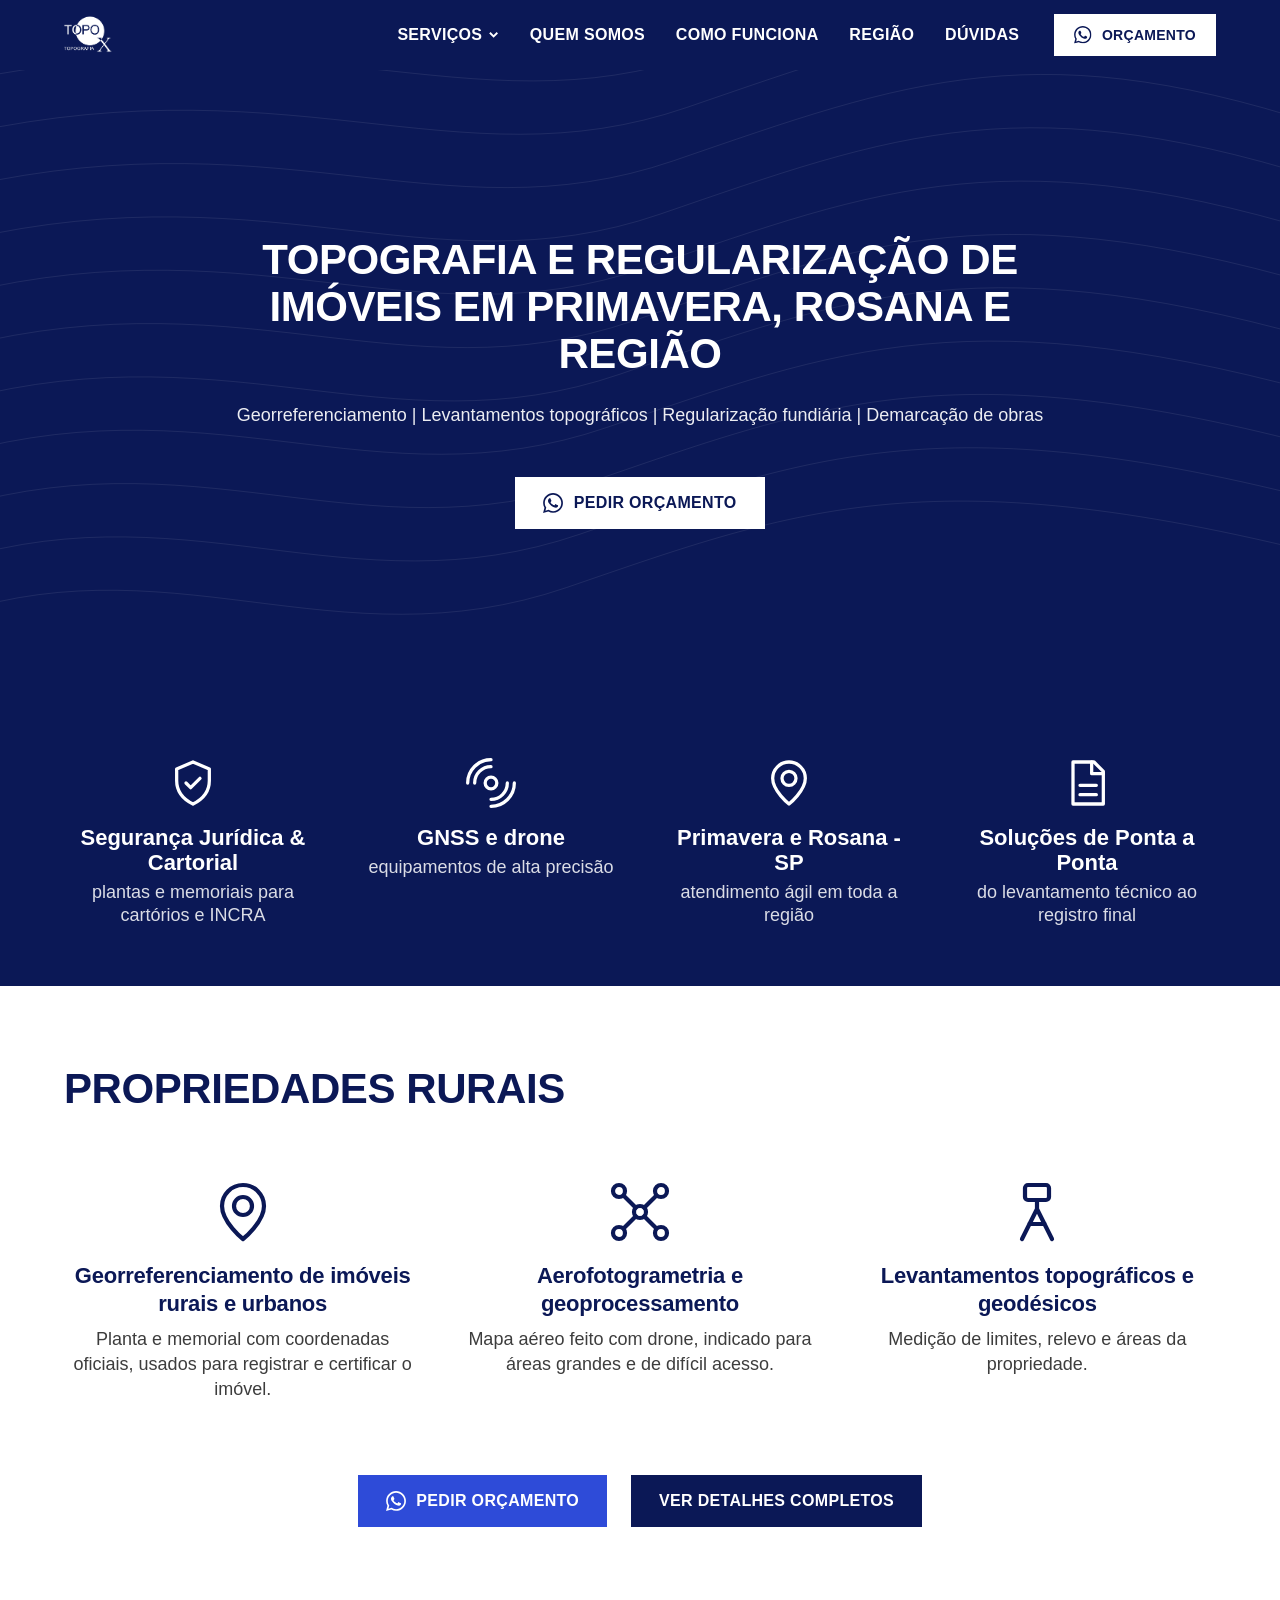
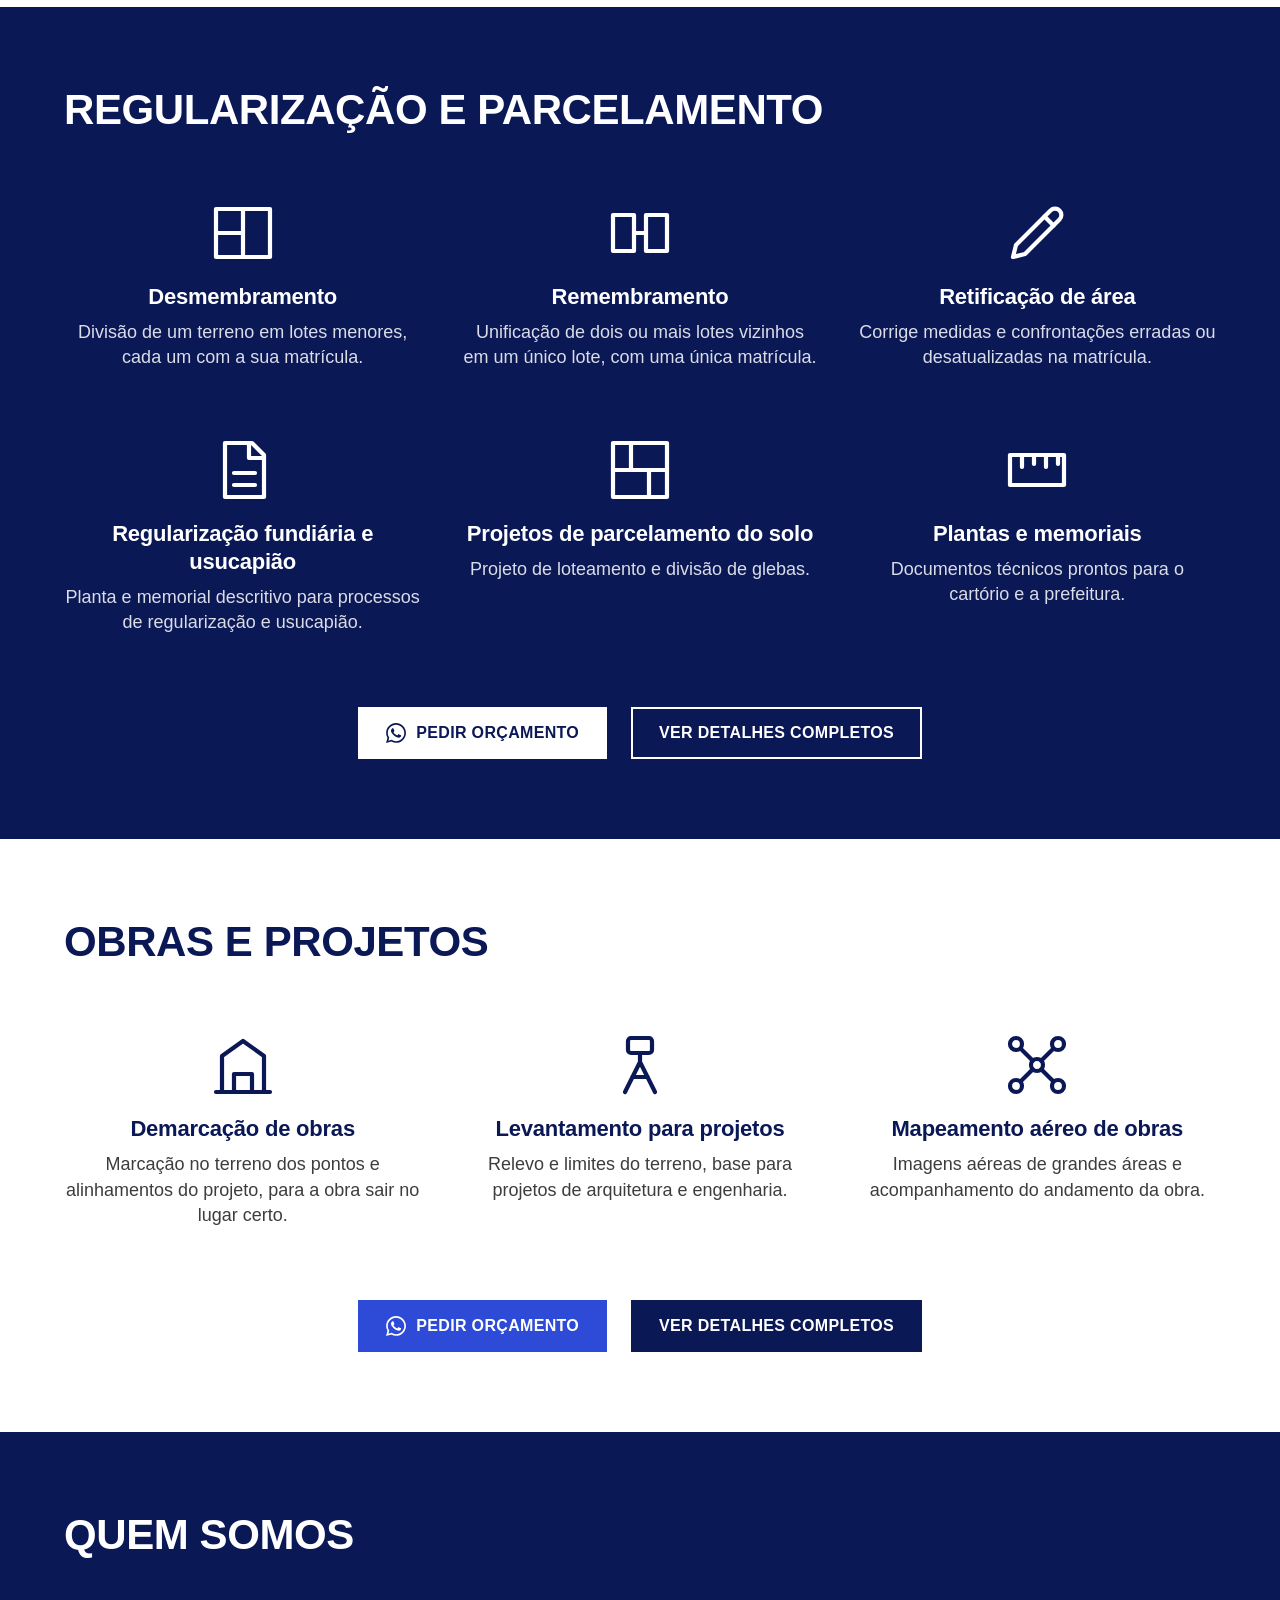
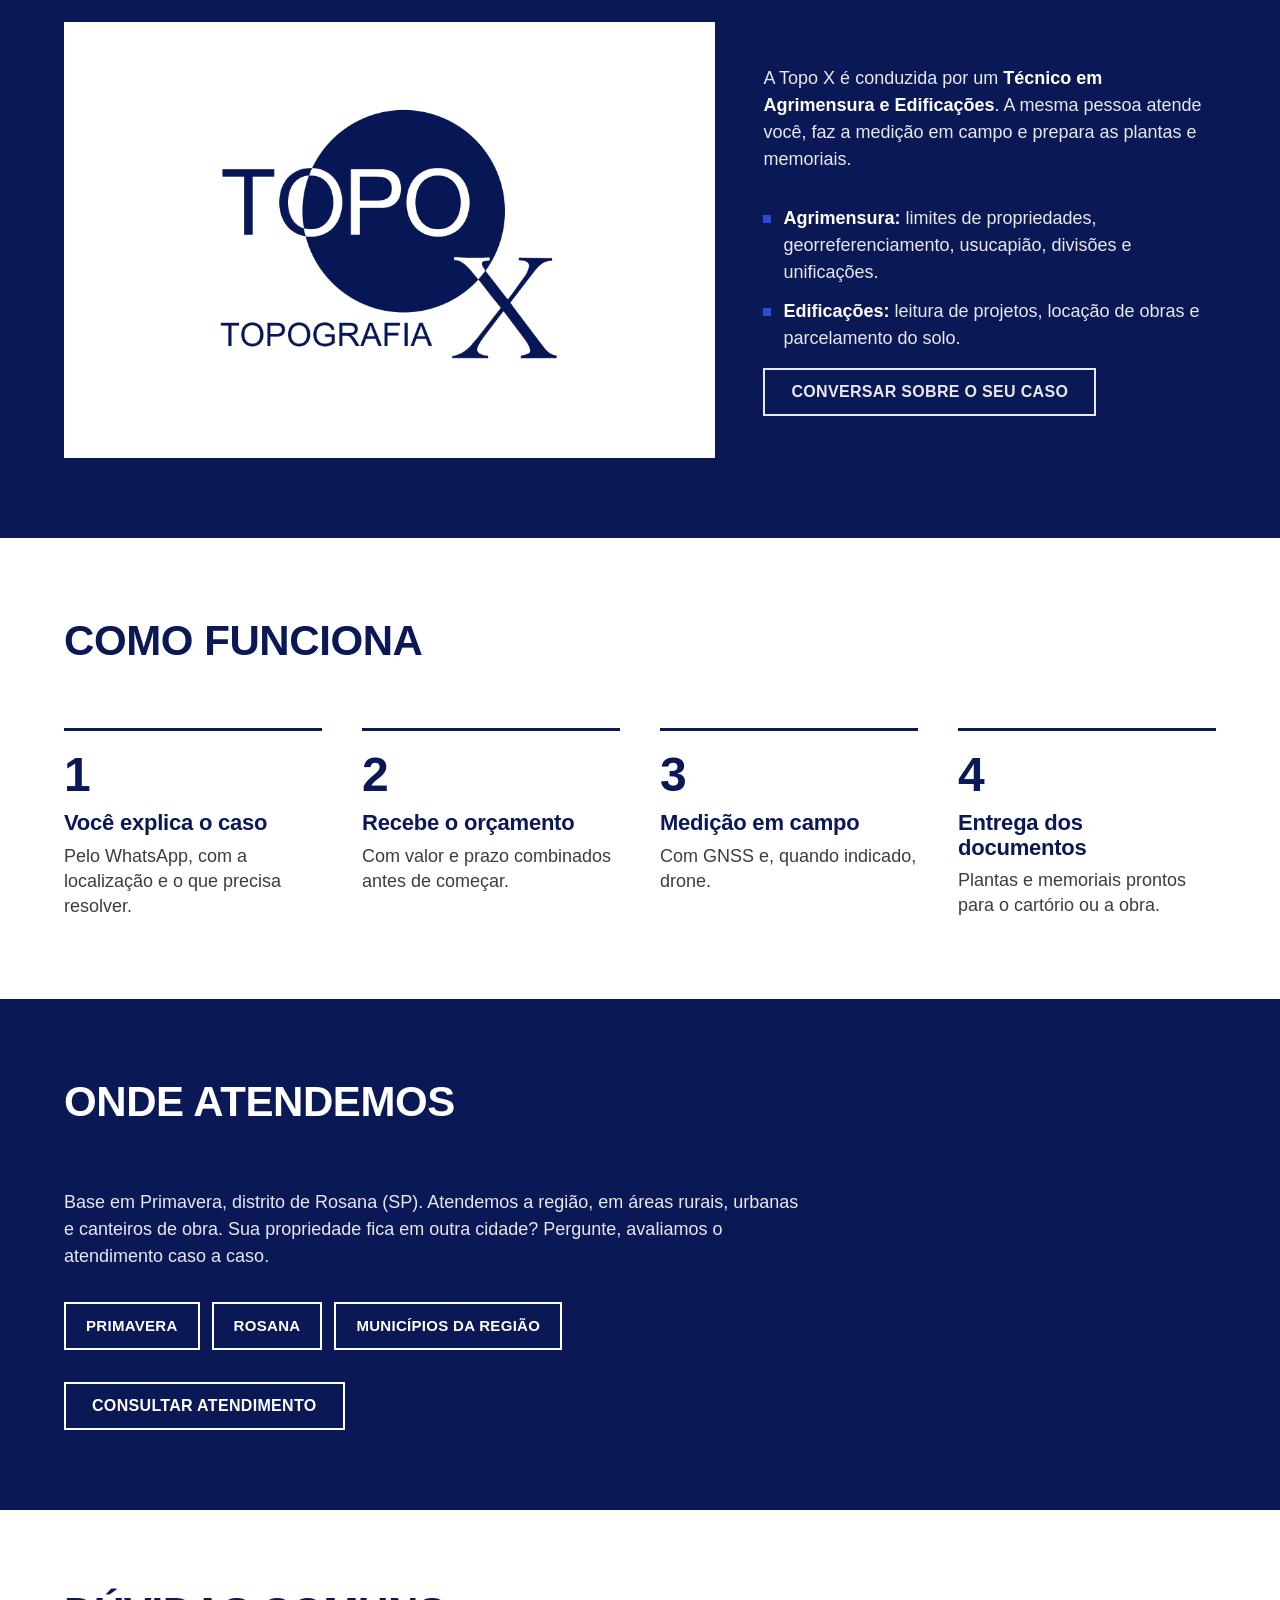
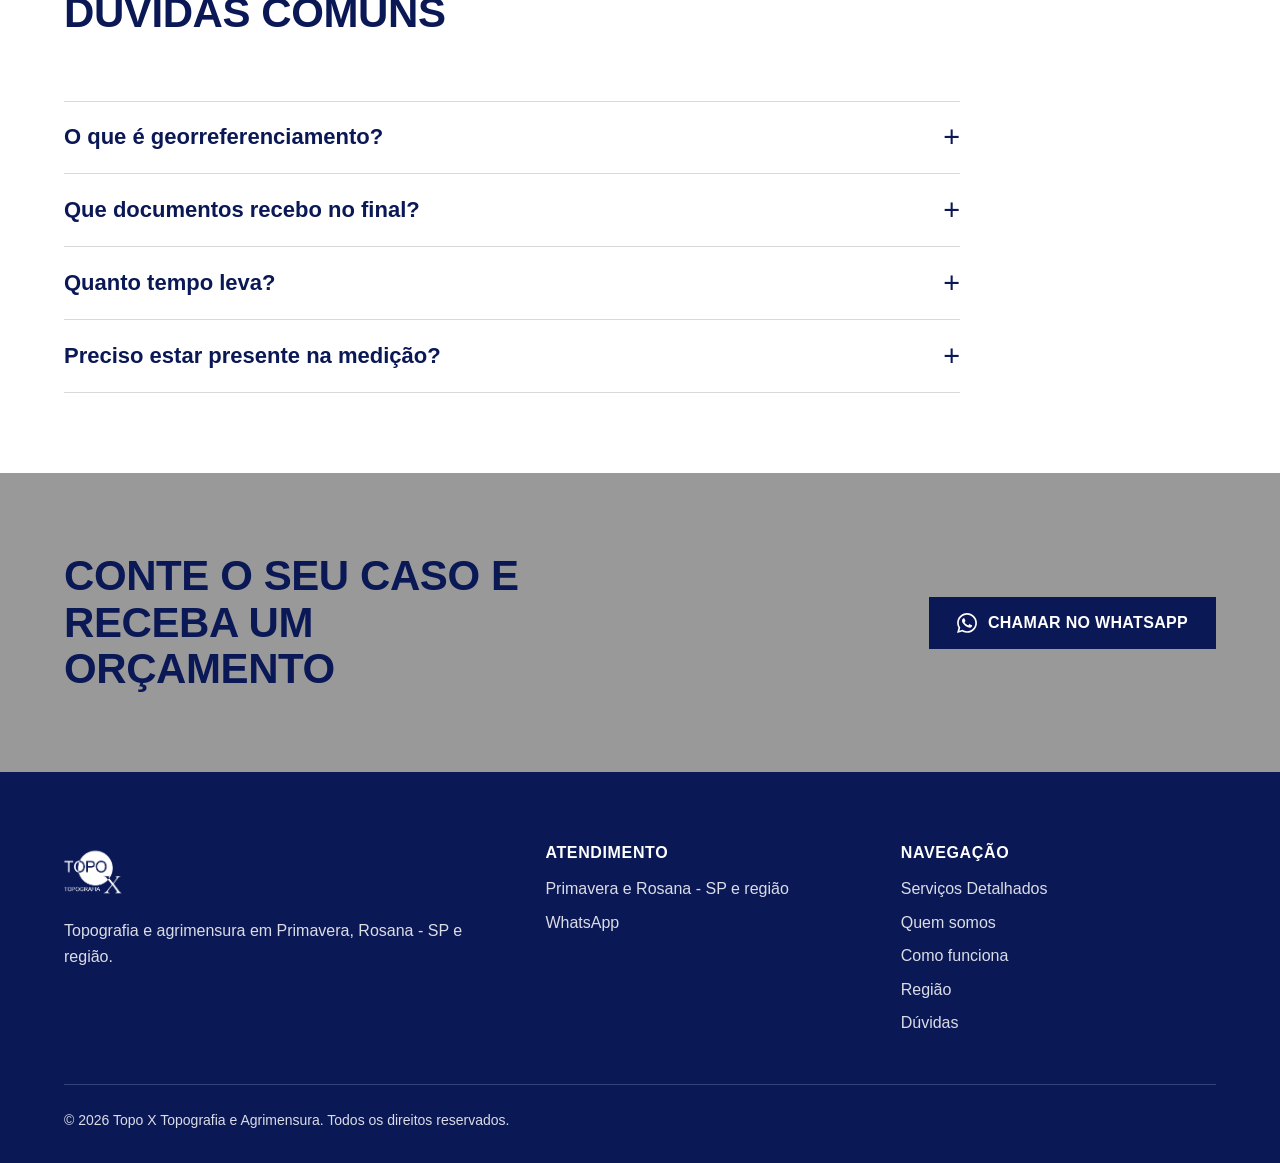
==== index.html @ 90ef22aa "feat: atualiza logo para versao em alta qualidade transparente sem fundo" ====
<!DOCTYPE html>
<html lang="pt-BR">
<head>
  <meta charset="UTF-8">
  <meta name="viewport" content="width=device-width, initial-scale=1">
  <title>Topo X | Topografia e regularização de imóveis em Primavera e Rosana - SP</title>
  <meta name="description" content="Georreferenciamento, levantamentos topográficos, desmembramentos, usucapião, aerofotogrametria e demarcação de obras em Primavera, Rosana e região.">
  <link rel="icon" type="image/png" href="assets/img/logo-topox.png">

  <!-- Satoshi (Fontshare, uso comercial livre) -->
  <link rel="preconnect" href="https://api.fontshare.com">
  <link rel="preconnect" href="https://cdn.fontshare.com" crossorigin>
  <link rel="stylesheet" href="https://api.fontshare.com/v2/css?f[]=satoshi@300,400,500,700,900&display=swap">
  <link rel="stylesheet" href="css/style.css">
</head>
<body>
  <a class="sr-only" href="#conteudo">Pular para o conteúdo</a>

  <!-- Ícones reutilizáveis -->
  <svg width="0" height="0" style="position:absolute" aria-hidden="true">
    <symbol id="ico-whats" viewBox="0 0 24 24">
      <path d="M.057 24l1.687-6.163c-1.041-1.804-1.588-3.849-1.587-5.946.003-6.556 5.338-11.891 11.893-11.891 3.181.001 6.167 1.24 8.413 3.488 2.245 2.248 3.481 5.236 3.48 8.414-.003 6.557-5.338 11.892-11.893 11.892-1.99-.001-3.951-.5-5.688-1.448l-6.305 1.654zm6.597-3.807c1.676.995 3.276 1.591 5.392 1.592 5.448 0 9.886-4.434 9.889-9.885.002-5.462-4.415-9.89-9.881-9.892-5.452 0-9.887 4.434-9.889 9.884-.001 2.225.651 3.891 1.746 5.634l-.999 3.648 3.742-.981zm11.387-5.464c-.074-.124-.272-.198-.57-.347-.297-.149-1.758-.868-2.031-.967-.272-.099-.47-.149-.669.149-.198.297-.768.967-.941 1.165-.173.198-.347.223-.644.074-.297-.149-1.255-.462-2.39-1.475-.883-.788-1.48-1.761-1.653-2.059-.173-.297-.018-.458.13-.606.134-.133.297-.347.446-.521.151-.172.2-.296.3-.495.099-.198.05-.372-.025-.521-.075-.148-.669-1.611-.916-2.206-.242-.579-.487-.501-.669-.51l-.57-.01c-.198 0-.52.074-.792.372s-1.04 1.016-1.04 2.479 1.065 2.876 1.213 3.074c.149.198 2.095 3.2 5.076 4.487.709.306 1.263.489 1.694.626.712.226 1.36.194 1.872.118.571-.085 1.758-.719 2.006-1.413.248-.695.248-1.29.173-1.414z"/>
    </symbol>
    <symbol id="i-seta" viewBox="0 0 12 12"><path d="M2 4l4 4 4-4" fill="none" stroke="currentColor" stroke-width="2"/></symbol>
    <symbol id="i-georef" viewBox="0 0 24 24"><path d="M12 21s-7-5.6-7-11a7 7 0 0 1 14 0c0 5.4-7 11-7 11z"/><circle cx="12" cy="10" r="3"/></symbol>
    <symbol id="i-topo" viewBox="0 0 24 24"><rect x="8" y="3" width="8" height="5" rx="1"/><path d="M12 8v3M7 21l5-10 5 10M9.4 16h5.2"/></symbol>
    <symbol id="i-drone" viewBox="0 0 24 24"><circle cx="12" cy="12" r="2"/><path d="M10.6 10.6L6.5 6.5M13.4 10.6l4.1-4.1M10.6 13.4l-4.1 4.1M13.4 13.4l4.1 4.1"/><circle cx="5" cy="5" r="2"/><circle cx="19" cy="5" r="2"/><circle cx="5" cy="19" r="2"/><circle cx="19" cy="19" r="2"/></symbol>
    <symbol id="i-obra" viewBox="0 0 24 24"><path d="M3 21h18M5 21V9l7-5 7 5v12M9 21v-6h6v6"/></symbol>
    <symbol id="i-desmembra" viewBox="0 0 24 24"><rect x="3" y="4" width="18" height="16"/><path d="M12 4v16M3 12h9"/></symbol>
    <symbol id="i-remembra" viewBox="0 0 24 24"><rect x="3" y="6" width="7" height="12"/><rect x="14" y="6" width="7" height="12"/><path d="M10 12h4"/></symbol>
    <symbol id="i-retifica" viewBox="0 0 24 24"><path d="M4 20l4-1L19.500 7.500a2.100 2.100 0 0 0-3-3L5 16l-1 4z"/><path d="M14.500 6.500l3 3"/></symbol>
    <symbol id="i-doc" viewBox="0 0 24 24"><path d="M6 3h9l4 4v14H6z"/><path d="M14 3v5h5M9 13h7M9 17h7"/></symbol>
    <symbol id="i-parcela" viewBox="0 0 24 24"><rect x="3" y="3" width="18" height="18"/><path d="M3 12h18M9 3v9M15 12v9"/></symbol>
    <symbol id="i-planta" viewBox="0 0 24 24"><path d="M3 7h18v10H3z"/><path d="M7 7v4M11 7v3M15 7v4M19 7v3"/></symbol>
    <symbol id="i-gnss" viewBox="0 0 24 24"><circle cx="12" cy="12" r="2.500"/><path d="M5 12a7 7 0 0 1 7-7M2 12A10 10 0 0 1 12 2M19 12a7 7 0 0 1-7 7M22 12a10 10 0 0 1-10 10"/></symbol>
    <symbol id="i-cert" viewBox="0 0 24 24"><path d="M12 3l7 3v5c0 5-3 8-7 10-4-2-7-5-7-10V6z"/><path d="M9 12l2 2 4-4"/></symbol>
    <symbol id="i-pessoa" viewBox="0 0 24 24"><circle cx="12" cy="8" r="4"/><path d="M4 21a8 8 0 0 1 16 0"/></symbol>
  </svg>

  <header class="header">
    <div class="container header__inner">
      <a class="header__logo" href="#inicio" aria-label="Topo X Topografia, início">
        <img src="assets/img/logo-topox-branco.png" alt="Topo X Topografia" width="62" height="48">
      </a>
      <button class="nav__toggle" type="button" aria-expanded="false" aria-controls="nav-principal" aria-label="Abrir menu">
        <span></span><span></span><span></span>
      </button>
      <nav class="nav" id="nav-principal" aria-label="Menu principal">
        <ul class="nav__lista">
          <li class="nav__item nav__item--tem-filho">
            <a class="nav__link" href="servicos.html" aria-haspopup="true" aria-expanded="false">Serviços
              <svg class="nav__seta" aria-hidden="true"><use href="#i-seta"/></svg>
            </a>
            <ul class="nav__sub">
              <li><a href="servicos.html">Ver todos os serviços detalhados</a></li>
              <li><a href="servicos.html#detalhe-georreferenciamento">Propriedades rurais (INCRA)</a></li>
              <li><a href="servicos.html#detalhe-desmembramento">Regularização e parcelamento</a></li>
              <li><a href="servicos.html#detalhe-obras">Obras e projetos</a></li>
            </ul>
          </li>
          <li class="nav__item"><a class="nav__link" href="#quem-somos">Quem somos</a></li>
          <li class="nav__item"><a class="nav__link" href="#como-funciona">Como funciona</a></li>
          <li class="nav__item"><a class="nav__link" href="#regiao">Região</a></li>
          <li class="nav__item"><a class="nav__link" href="#duvidas">Dúvidas</a></li>
          <li class="nav__item nav__cta">
            <a class="btn btn--cheio btn--pequeno" href="https://wa.me/5518981477228" data-wa="Ola! Gostaria de fazer um orçamento.">
              <svg aria-hidden="true"><use href="#ico-whats"/></svg> Orçamento
            </a>
          </li>
        </ul>
      </nav>
    </div>
  </header>

  <main id="conteudo">

    <!-- HERO -->
    <section class="hero" id="inicio">
      <div class="hero__midia" aria-hidden="true"></div>
      <div class="hero__conteudo">
        <h1 class="hero__titulo">Topografia e regularização de imóveis em Primavera, Rosana e região</h1>
        <p class="hero__sub">Georreferenciamento | Levantamentos topográficos | Regularização fundiária | Demarcação de obras</p>
        <a class="btn btn--cheio" href="https://wa.me/5518981477228" data-wa="Ola! Gostaria de fazer um orçamento.">
          <svg aria-hidden="true"><use href="#ico-whats"/></svg> Pedir orçamento
        </a>
      </div>
    </section>

    <!-- DESTAQUES -->
    <section class="secao--preto secao--stats" aria-label="Destaques">
      <div class="container"><div class="grade">
        <div class="stats">
          <div class="stat">
            <div class="stat__icone"><svg class="ico" aria-hidden="true"><use href="#i-cert"/></svg></div>
            <p class="stat__numero">Segurança Jurídica & Cartorial</p>
            <p class="stat__label">plantas e memoriais para cartórios e INCRA</p>
          </div>
          <div class="stat">
            <div class="stat__icone"><svg class="ico" aria-hidden="true"><use href="#i-gnss"/></svg></div>
            <p class="stat__numero">GNSS e drone</p>
            <p class="stat__label">equipamentos de alta precisão</p>
          </div>
          <div class="stat">
            <div class="stat__icone"><svg class="ico" aria-hidden="true"><use href="#i-georef"/></svg></div>
            <p class="stat__numero">Primavera e Rosana - SP</p>
            <p class="stat__label">atendimento ágil em toda a região</p>
          </div>
          <div class="stat">
            <div class="stat__icone"><svg class="ico" aria-hidden="true"><use href="#i-doc"/></svg></div>
            <p class="stat__numero">Soluções de Ponta a Ponta</p>
            <p class="stat__label">do levantamento técnico ao registro final</p>
          </div>
        </div>
      </div></div>
    </section>

    <!-- SERVIÇOS: PROPRIEDADES RURAIS (branco) -->
    <section class="secao--branco faixa" id="propriedades-rurais">
      <span id="servicos"></span>
      <div class="container"><div class="grade">
        <h2 class="titulo-secao">Propriedades rurais</h2>
        <div class="servicos servicos--3">
          <article class="servico">
            <div class="servico__icone"><svg class="ico" aria-hidden="true"><use href="#i-georef"/></svg></div>
            <h3 class="servico__titulo">Georreferenciamento de imóveis rurais e urbanos</h3>
            <p class="servico__texto">Planta e memorial com coordenadas oficiais, usados para registrar e certificar o imóvel.</p>
          </article>
          <article class="servico">
            <div class="servico__icone"><svg class="ico" aria-hidden="true"><use href="#i-drone"/></svg></div>
            <h3 class="servico__titulo">Aerofotogrametria e geoprocessamento</h3>
            <p class="servico__texto">Mapa aéreo feito com drone, indicado para áreas grandes e de difícil acesso.</p>
          </article>
          <article class="servico">
            <div class="servico__icone"><svg class="ico" aria-hidden="true"><use href="#i-topo"/></svg></div>
            <h3 class="servico__titulo">Levantamentos topográficos e geodésicos</h3>
            <p class="servico__texto">Medição de limites, relevo e áreas da propriedade.</p>
          </article>
        </div>
        <div class="servicos__rodape">
          <a class="btn btn--cheio" href="https://wa.me/5518981477228" data-wa="Olá! Tenho uma propriedade rural e gostaria de um orçamento.">
            <svg aria-hidden="true"><use href="#ico-whats"/></svg> Pedir orçamento
          </a>
          <a class="btn btn--preto" href="servicos.html#detalhe-georreferenciamento">
            Ver detalhes completos
          </a>
        </div>
      </div></div>
    </section>

    <!-- SERVIÇOS: REGULARIZAÇÃO (preto) -->
    <section class="secao--preto faixa" id="regularizacao">
      <div class="container"><div class="grade">
        <h2 class="titulo-secao">Regularização e parcelamento</h2>
        <div class="servicos servicos--3">
          <article class="servico">
            <div class="servico__icone"><svg class="ico" aria-hidden="true"><use href="#i-desmembra"/></svg></div>
            <h3 class="servico__titulo">Desmembramento</h3>
            <p class="servico__texto">Divisão de um terreno em lotes menores, cada um com a sua matrícula.</p>
          </article>
          <article class="servico">
            <div class="servico__icone"><svg class="ico" aria-hidden="true"><use href="#i-remembra"/></svg></div>
            <h3 class="servico__titulo">Remembramento</h3>
            <p class="servico__texto">Unificação de dois ou mais lotes vizinhos em um único lote, com uma única matrícula.</p>
          </article>
          <article class="servico">
            <div class="servico__icone"><svg class="ico" aria-hidden="true"><use href="#i-retifica"/></svg></div>
            <h3 class="servico__titulo">Retificação de área</h3>
            <p class="servico__texto">Corrige medidas e confrontações erradas ou desatualizadas na matrícula.</p>
          </article>
          <article class="servico">
            <div class="servico__icone"><svg class="ico" aria-hidden="true"><use href="#i-doc"/></svg></div>
            <h3 class="servico__titulo">Regularização fundiária e usucapião</h3>
            <p class="servico__texto">Planta e memorial descritivo para processos de regularização e usucapião.</p>
          </article>
          <article class="servico">
            <div class="servico__icone"><svg class="ico" aria-hidden="true"><use href="#i-parcela"/></svg></div>
            <h3 class="servico__titulo">Projetos de parcelamento do solo</h3>
            <p class="servico__texto">Projeto de loteamento e divisão de glebas.</p>
          </article>
          <article class="servico">
            <div class="servico__icone"><svg class="ico" aria-hidden="true"><use href="#i-planta"/></svg></div>
            <h3 class="servico__titulo">Plantas e memoriais</h3>
            <p class="servico__texto">Documentos técnicos prontos para o cartório e a prefeitura.</p>
          </article>
        </div>
        <div class="servicos__rodape">
          <a class="btn btn--cheio" href="https://wa.me/5518981477228" data-wa="Olá! Preciso regularizar ou dividir um terreno e gostaria de um orçamento.">
            <svg aria-hidden="true"><use href="#ico-whats"/></svg> Pedir orçamento
          </a>
          <a class="btn btn--claro" href="servicos.html#detalhe-desmembramento">
            Ver detalhes completos
          </a>
        </div>
      </div></div>
    </section>

    <!-- SERVIÇOS: OBRAS (branco) -->
    <section class="secao--branco faixa" id="obras">
      <div class="container"><div class="grade">
        <h2 class="titulo-secao">Obras e projetos</h2>
        <div class="servicos servicos--3">
          <article class="servico">
            <div class="servico__icone"><svg class="ico" aria-hidden="true"><use href="#i-obra"/></svg></div>
            <h3 class="servico__titulo">Demarcação de obras</h3>
            <p class="servico__texto">Marcação no terreno dos pontos e alinhamentos do projeto, para a obra sair no lugar certo.</p>
          </article>
          <article class="servico">
            <div class="servico__icone"><svg class="ico" aria-hidden="true"><use href="#i-topo"/></svg></div>
            <h3 class="servico__titulo">Levantamento para projetos</h3>
            <p class="servico__texto">Relevo e limites do terreno, base para projetos de arquitetura e engenharia.</p>
          </article>
          <article class="servico">
            <div class="servico__icone"><svg class="ico" aria-hidden="true"><use href="#i-drone"/></svg></div>
            <h3 class="servico__titulo">Mapeamento aéreo de obras</h3>
            <p class="servico__texto">Imagens aéreas de grandes áreas e acompanhamento do andamento da obra.</p>
          </article>
        </div>
        <div class="servicos__rodape">
          <a class="btn btn--cheio" href="https://wa.me/5518981477228" data-wa="Olá! Tenho uma obra e gostaria de um orçamento de topografia.">
            <svg aria-hidden="true"><use href="#ico-whats"/></svg> Pedir orçamento
          </a>
          <a class="btn btn--preto" href="servicos.html#detalhe-obras">
            Ver detalhes completos
          </a>
        </div>
      </div></div>
    </section>

    <!-- QUEM SOMOS (preto, dividido) -->
    <section class="secao--preto faixa" id="quem-somos">
      <div class="container"><div class="grade">
        <h2 class="titulo-secao">Quem somos</h2>
        <div class="split">
          <div class="split__midia">
            <img src="assets/img/logo-topox.png" alt="Logotipo Topo X Topografia" width="400" height="400" loading="lazy">
          </div>
          <div class="split__texto">
            <p>A Topo X é conduzida por um <strong>Técnico em Agrimensura e Edificações</strong>. A mesma pessoa atende você, faz a medição em campo e prepara as plantas e memoriais.</p>
            <ul class="formacao">
              <li><strong>Agrimensura:</strong> limites de propriedades, georreferenciamento, usucapião, divisões e unificações.</li>
              <li><strong>Edificações:</strong> leitura de projetos, locação de obras e parcelamento do solo.</li>
            </ul>
            <a class="btn btn--claro" href="https://wa.me/5518981477228" data-wa="Olá! Gostaria de conversar sobre o meu projeto.">Conversar sobre o seu caso</a>
          </div>
        </div>
      </div></div>
    </section>

    <!-- COMO FUNCIONA (branco) -->
    <section class="secao--branco faixa" id="como-funciona">
      <div class="container"><div class="grade">
        <h2 class="titulo-secao">Como funciona</h2>
        <ol class="etapas">
          <li><h3>Você explica o caso</h3><p>Pelo WhatsApp, com a localização e o que precisa resolver.</p></li>
          <li><h3>Recebe o orçamento</h3><p>Com valor e prazo combinados antes de começar.</p></li>
          <li><h3>Medição em campo</h3><p>Com GNSS e, quando indicado, drone.</p></li>
          <li><h3>Entrega dos documentos</h3><p>Plantas e memoriais prontos para o cartório ou a obra.</p></li>
        </ol>
      </div></div>
    </section>

    <!-- REGIÃO (preto) -->
    <section class="secao--preto faixa" id="regiao">
      <div class="container"><div class="grade">
        <h2 class="titulo-secao">Onde atendemos</h2>
        <p class="regiao__texto">Base em Primavera, distrito de Rosana (SP). Atendemos a região, em áreas rurais, urbanas e canteiros de obra. Sua propriedade fica em outra cidade? Pergunte, avaliamos o atendimento caso a caso.</p>
        <ul class="regiao__lista">
          <li>Primavera</li>
          <li>Rosana</li>
          <li>Municípios da região</li>
        </ul>
        <a class="btn btn--claro" href="https://wa.me/5518981477228" data-wa="Olá! Gostaria de saber se vocês atendem a minha cidade.">Consultar atendimento</a>
      </div></div>
    </section>

    <!-- DÚVIDAS (branco) -->
    <section class="secao--branco faixa" id="duvidas">
      <div class="container"><div class="grade">
        <h2 class="titulo-secao">Dúvidas comuns</h2>
        <div class="faq">
          <details>
            <summary>O que é georreferenciamento?</summary>
            <p>É a medição dos limites do imóvel com coordenadas oficiais. O resultado é uma planta e um memorial descritivo usados para registrar e certificar a propriedade.</p>
          </details>
          <details>
            <summary>Que documentos recebo no final?</summary>
            <p>Depende do serviço. Em geral, planta, memorial descritivo e arquivos digitais, com a responsabilidade técnica do profissional. Combinamos tudo no orçamento.</p>
          </details>
          <details>
            <summary>Quanto tempo leva?</summary>
            <p>Varia com o tamanho da área, o relevo e o serviço. Informamos o prazo junto com o orçamento.</p>
          </details>
          <details>
            <summary>Preciso estar presente na medição?</summary>
            <p>Na maioria dos casos, basta alguém indicar os limites do imóvel e liberar o acesso. Explicamos o que for necessário ao combinar o serviço.</p>
          </details>
        </div>
      </div></div>
    </section>

    <!-- CHAMADA FINAL (faixa cinza) -->
    <section class="final" id="contato">
      <div class="container"><div class="grade final__in">
        <h2>Conte o seu caso e receba um orçamento</h2>
        <a class="btn btn--preto" href="https://wa.me/5518981477228" data-wa="Ola! Gostaria de fazer um orçamento.">
          <svg aria-hidden="true"><use href="#ico-whats"/></svg> Chamar no WhatsApp
        </a>
      </div></div>
    </section>
  </main>

  <footer class="rodape">
    <div class="container"><div class="grade">
      <div class="rodape__in">
        <div class="rodape__logo">
          <img src="assets/img/logo-topox-branco.png" alt="Topo X Topografia" width="75" height="58" loading="lazy">
          <p>Topografia e agrimensura em Primavera, Rosana - SP e região.</p>
        </div>
        <div>
          <h2>Atendimento</h2>
          <ul>
            <li>Primavera e Rosana - SP e região</li>
            <li><a href="https://wa.me/5518981477228" data-wa="Ola! Gostaria de fazer um orçamento.">WhatsApp</a></li>
          </ul>
        </div>
        <div>
          <h2>Navegação</h2>
          <ul>
            <li><a href="servicos.html">Serviços Detalhados</a></li>
            <li><a href="#quem-somos">Quem somos</a></li>
            <li><a href="#como-funciona">Como funciona</a></li>
            <li><a href="#regiao">Região</a></li>
            <li><a href="#duvidas">Dúvidas</a></li>
          </ul>
        </div>
      </div>
      <small>&copy; <span id="ano"></span> Topo X Topografia e Agrimensura. Todos os direitos reservados.</small>
    </div></div>
  </footer>

  <!-- Barra de contato fixa no celular -->
  <div class="barra-whats">
    <a class="btn btn--cheio" href="https://wa.me/5518981477228" data-wa="Ola! Gostaria de fazer um orçamento.">
      <svg aria-hidden="true"><use href="#ico-whats"/></svg> Pedir orçamento no WhatsApp
    </a>
  </div>

  <script src="js/main.js" defer></script>
</body>
</html>
---- css/style.css ----
/* ==========================================================
   Topo X - Topografia & Agrimensura
   Estrutura visual baseada em pettraengenharia.com:
   cabeçalho preto, hero em tela cheia, faixas alternadas
   preto/branco, tipografia Satoshi em caixa-alta nos títulos.
   ========================================================== */

/* ---------- Tokens ---------- */
:root {
  --preto: #0b1856;          /* azul da logo (substitui o preto) */
  --branco: #fff;
  --accent: #2e4bd8;         /* azul derivado da logo, legível em preto e branco */
  --accent-escuro: #1f35a8;
  --linha: #eaeaea;
  --cinza: #515151;
  --cinza-texto: #3d3d3d;
  --cinza-divisor: #999;     /* faixa acima do rodapé */
  --menu-ativo: #d9d9d9;

  --fonte: "Satoshi", -apple-system, BlinkMacSystemFont, "Segoe UI", Roboto, Arial, sans-serif;

  --container: 1600px;
  --grade: 1192px;
  --gutter: clamp(1.25rem, 5vw, 4rem);
  --header-h: 70px;

  --faixa: 80px;
  --titulo-gap: 64px;
  --gap-col: 40px;

  --fs-display: 42px;
  --fs-h3: 22px;
  --fs-base: 18px;
  --fs-btn: 16px;

  --t: .3s ease;
  --t-fast: .2s ease;
}
@media (max-width: 900px) {
  :root { --faixa: 60px; --titulo-gap: 40px; --fs-display: 32px; --fs-h3: 20px; --gap-col: 32px; }
}
@media (max-width: 480px) {
  :root { --fs-display: 27px; --fs-base: 16px; }
}

/* ---------- Reset ---------- */
*, *::before, *::after { box-sizing: border-box; }
html { -webkit-text-size-adjust: 100%; scroll-behavior: smooth; }
body {
  margin: 0; font-family: var(--fonte); font-weight: 400; font-size: 1.125rem; line-height: 1.6;
  color: var(--preto); background: var(--branco); -webkit-font-smoothing: antialiased;
  padding-bottom: 4.75rem;
}
@media (min-width: 961px) { body { padding-bottom: 0; } }
img, svg { max-width: 100%; display: block; }
a { color: inherit; text-decoration: none; }
button { font: inherit; }
h1, h2, h3 { margin: 0; font-weight: 900; line-height: 1.1; letter-spacing: -.01em; }
p { margin: 0 0 1rem; }
p:last-child { margin-bottom: 0; }
ul, ol { margin: 0; padding: 0; list-style: none; }
:focus-visible { outline: 2px solid var(--accent); outline-offset: 3px; }
.secao--preto :focus-visible, .header :focus-visible, .rodape :focus-visible { outline-color: #fff; }
.sr-only { position: absolute; width: 1px; height: 1px; margin: -1px; padding: 0; overflow: hidden; clip: rect(0 0 0 0); white-space: nowrap; border: 0; }
.sr-only:focus { position: fixed; left: 8px; top: 8px; width: auto; height: auto; margin: 0; padding: 10px 16px; clip: auto; background: #fff; color: #000; z-index: 200; }

/* ---------- Layout ---------- */
.container { width: 100%; max-width: var(--container); margin-inline: auto; padding-inline: var(--gutter); }
.grade { width: 100%; max-width: var(--grade); margin-inline: auto; }
.secao--preto { background: var(--preto); color: var(--branco); }
.secao--branco { background: var(--branco); color: var(--preto); }
.faixa { padding-block: var(--faixa); }
[id] { scroll-margin-top: var(--header-h); }

.titulo-secao { font-size: var(--fs-display); line-height: 1.1; text-transform: uppercase; margin-bottom: var(--titulo-gap); }
.titulo-secao__sub { display: block; margin-top: 14px; font-size: var(--fs-h3); line-height: 1.3; font-weight: 700; letter-spacing: .02em; text-transform: none; }

/* ---------- Botões ---------- */
.btn {
  display: inline-flex; align-items: center; justify-content: center; gap: .65rem;
  padding: 14px 26px; min-height: 48px; border: 2px solid currentColor; cursor: pointer; background: transparent;
  font-weight: 700; font-size: var(--fs-btn); line-height: 1; letter-spacing: .02em; text-transform: uppercase;
  transition: background var(--t), color var(--t), border-color var(--t);
}
.btn svg { width: 1.25em; height: 1.25em; fill: currentColor; flex: none; }
.btn:hover { background: var(--preto); color: var(--branco); }
.secao--preto .btn:hover, .btn--claro:hover { background: var(--branco); color: var(--preto); }
.btn--cheio { background: var(--accent); border-color: var(--accent); color: var(--branco); }
.btn--cheio:hover { background: var(--preto); border-color: var(--preto); color: var(--branco); }
.secao--preto .btn--cheio:hover, .hero .btn--cheio:hover { background: var(--branco); border-color: var(--branco); color: var(--preto); }
/* Botões de destaque sobre fundo azul: brancos, para contrastar com a cor da logo */
.header .btn--cheio, .hero .btn--cheio, .secao--preto .btn--cheio, .barra-whats .btn--cheio { background: var(--branco); border-color: var(--branco); color: var(--preto); }
.header .btn--cheio:hover, .hero .btn--cheio:hover, .secao--preto .btn--cheio:hover, .barra-whats .btn--cheio:hover { background: transparent; border-color: var(--branco); color: var(--branco); }
.btn--preto { background: var(--preto); border-color: var(--preto); color: var(--branco); }
.btn--preto:hover { background: var(--branco); color: var(--preto); }
.btn--pequeno { padding: 10px 18px; min-height: 42px; font-size: 14px; }

/* ---------- Cabeçalho ---------- */
.header { position: fixed; inset: 0 0 auto 0; z-index: 100; background: var(--preto); color: var(--branco); }
.header__inner { display: flex; align-items: center; justify-content: space-between; gap: 2rem; min-height: var(--header-h); }
.header__logo img { height: 48px; width: auto; display: block; }
.nav__lista { display: flex; align-items: center; gap: clamp(1rem, 2.4vw, 2.25rem); }
.nav__link {
  display: inline-flex; align-items: center; gap: .35rem; padding: .5rem 0;
  font-weight: 700; font-size: 16px; line-height: 1; text-transform: uppercase; letter-spacing: .02em;
  transition: color var(--t-fast); background: none; border: 0; color: inherit; cursor: pointer;
}
.nav__link:hover { color: var(--menu-ativo); }
.nav__seta { width: .7em; height: .7em; fill: currentColor; transition: transform var(--t-fast); }

.nav__item--tem-filho { position: relative; }
.nav__sub {
  position: absolute; top: 100%; left: 0; min-width: 260px; background: var(--branco);
  box-shadow: 1px 1px 4px rgba(11, 24, 86, .2); padding: .5rem 0;
  opacity: 0; visibility: hidden; transform: translateY(8px); transition: all var(--t);
}
.nav__item--tem-filho:hover > .nav__sub, .nav__item--tem-filho:focus-within > .nav__sub { opacity: 1; visibility: visible; transform: none; }
.nav__item--tem-filho:hover .nav__seta { transform: rotate(180deg); }
.nav__sub a { display: block; padding: 9px 28px; font-size: 14px; font-weight: 700; line-height: 1.2; color: var(--preto); transition: color var(--t-fast); }
.nav__sub a:hover { color: var(--cinza); }
.nav__cta { margin-left: .25rem; }

.nav__toggle { display: none; background: none; border: 0; color: inherit; padding: .5rem; cursor: pointer; }
.nav__toggle span { display: block; width: 24px; height: 2px; background: currentColor; transition: transform var(--t), opacity var(--t); }
.nav__toggle span + span { margin-top: 5px; }
.nav__toggle[aria-expanded="true"] span:nth-child(1) { transform: translateY(7px) rotate(45deg); }
.nav__toggle[aria-expanded="true"] span:nth-child(2) { opacity: 0; }
.nav__toggle[aria-expanded="true"] span:nth-child(3) { transform: translateY(-7px) rotate(-45deg); }

@media (max-width: 960px) {
  .nav__toggle { display: block; }
  .nav { position: fixed; inset: var(--header-h) 0 auto 0; background: var(--preto); max-height: 0; overflow: hidden; transition: max-height var(--t); }
  .nav[data-aberto="true"] { max-height: calc(100vh - var(--header-h)); overflow-y: auto; }
  .nav__lista { flex-direction: column; align-items: stretch; gap: 0; padding: 1rem var(--gutter) 2rem; }
  .nav__link { width: 100%; padding: .95rem 0; border-bottom: 1px solid rgba(255, 255, 255, .12); justify-content: space-between; }
  .nav__sub { position: static; opacity: 1; visibility: visible; transform: none; background: transparent; box-shadow: none; padding: 0 0 .5rem 1rem; display: none; }
  .nav__item--tem-filho[data-aberto="true"] .nav__sub { display: block; }
  .nav__item--tem-filho[data-aberto="true"] .nav__seta { transform: rotate(180deg); }
  .nav__sub a { color: var(--branco); padding: .75rem 0; font-size: 15px; }
  .nav__sub a:hover { color: var(--menu-ativo); }
  .nav__cta { margin: 1.25rem 0 0; }
  .nav__cta .btn { width: 100%; }
}

/* ---------- Hero ---------- */
.hero { position: relative; min-height: 695px; display: grid; place-items: center; text-align: center; color: var(--branco); overflow: hidden; background: var(--preto); padding-top: var(--header-h); }
@media (max-width: 900px) { .hero { min-height: 480px; } }
.hero__midia { position: absolute; inset: 0; background-color: var(--preto); }
.hero__midia::before {
  /* curvas de nível contínuas (sem emendas) */
  content: ""; position: absolute; inset: 0;
  background-image: url("data:image/svg+xml,%3Csvg xmlns='http://www.w3.org/2000/svg' viewBox='0 0 1920 1080' fill='none' stroke='white' stroke-opacity='.18' stroke-width='1.5'%3E%3Cpath d='M-100 950C250 820 500 1020 850 900S1400 700 2020 860'/%3E%3Cpath d='M-100 870C270 740 520 940 870 820S1420 620 2020 780'/%3E%3Cpath d='M-100 790C290 660 540 860 890 740S1440 540 2020 700'/%3E%3Cpath d='M-100 710C310 580 560 780 910 660S1460 460 2020 620'/%3E%3Cpath d='M-100 630C330 500 580 700 930 580S1480 380 2020 540'/%3E%3Cpath d='M-100 550C350 420 600 620 950 500S1500 300 2020 460'/%3E%3Cpath d='M-100 470C370 340 620 540 970 420S1520 220 2020 380'/%3E%3Cpath d='M-100 390C390 260 640 460 990 340S1540 140 2020 300'/%3E%3Cpath d='M-100 310C410 180 660 380 1010 260S1560 60 2020 220'/%3E%3Cpath d='M-100 230C430 100 680 300 1030 180S1580 -20 2020 140'/%3E%3Cpath d='M-100 150C450 20 700 220 1050 100S1600 -100 2020 60'/%3E%3C/svg%3E");
  background-size: cover;
  background-position: center;
  background-repeat: no-repeat;
}
.hero__midia::after { content: ""; position: absolute; inset: 0; background: rgba(11, 24, 86, .55); }
.hero__conteudo { position: relative; z-index: 1; padding: var(--gutter); max-width: 62rem; display: grid; justify-items: center; gap: 1.5rem; }
.hero__titulo { font-size: var(--fs-display); text-transform: uppercase; line-height: 1.12; }
.hero__sub { font-size: var(--fs-base); font-weight: 500; color: rgba(255, 255, 255, .92); }
.hero__conteudo .btn { margin-top: .5rem; }

/* ---------- Faixa de destaques ---------- */
.secao--stats { padding-block: 60px; }
.stats { display: grid; grid-template-columns: repeat(4, 1fr); gap: 2.5rem var(--gap-col); text-align: center; }
@media (max-width: 900px) { .stats { grid-template-columns: repeat(2, 1fr); } }
@media (max-width: 480px) { .stats { grid-template-columns: 1fr; } }
.stat__icone { height: 56px; margin: 0 auto 14px; display: grid; place-items: center; }
.stat__icone svg { width: 56px; height: 56px; }
.stat__numero { font-size: var(--fs-h3); line-height: 1.15; font-weight: 900; margin-bottom: .35rem; }
.stat__label { font-size: var(--fs-base); line-height: 1.25; font-weight: 400; color: rgba(255, 255, 255, .85); }

/* ---------- Ícones (traço) ---------- */
.ico { fill: none; stroke: currentColor; stroke-width: 1.4; stroke-linecap: round; stroke-linejoin: round; }

/* ---------- Grade de serviços ---------- */
.servicos { display: flex; flex-wrap: wrap; justify-content: center; column-gap: var(--gap-col); row-gap: 64px; }
.servico { flex: 0 0 calc((100% - 3 * var(--gap-col)) / 4); min-width: 0; text-align: center; }
.servicos--3 .servico { flex-basis: calc((100% - 2 * var(--gap-col)) / 3); }
@media (max-width: 900px) { .servico, .servicos--3 .servico { flex-basis: calc((100% - var(--gap-col)) / 2); } }
@media (max-width: 640px) { .servico, .servicos--3 .servico { flex-basis: 100%; } }
.servico__icone { height: 72px; margin: 0 auto 14px; display: grid; place-items: center; }
.servico__icone svg { width: 72px; height: 72px; }
.servico__titulo { font-size: var(--fs-h3); line-height: 1.25; font-weight: 900; margin-bottom: .6rem; }
.servico__texto { font-size: var(--fs-base); line-height: 1.4; }
.secao--branco .servico__texto { color: var(--cinza-texto); }
.secao--preto .servico__texto { color: rgba(255, 255, 255, .85); }
.servicos__rodape { display: flex; flex-wrap: wrap; justify-content: center; gap: 16px 24px; margin-top: 72px; }
@media (max-width: 480px) { .servicos__rodape .btn { width: 100%; } }

/* ---------- Seção dividida (Quem somos) ---------- */
.split { display: grid; gap: 48px; align-items: center; }
@media (min-width: 900px) { .split { grid-template-columns: 675fr 469fr; } }
.split__midia { background: #fff; display: grid; place-items: center; padding: clamp(1.5rem, 4vw, 3rem); min-height: 320px; }
.split__midia img { max-height: 340px; width: auto; }
.split__texto { font-size: var(--fs-base); line-height: 1.5; display: grid; gap: 1rem; justify-items: start; color: rgba(255, 255, 255, .9); }
.split__texto strong { color: #fff; }
.formacao { display: grid; gap: .75rem; }
.formacao li { padding-left: 1.25rem; position: relative; }
.formacao li::before { content: ""; position: absolute; left: 0; top: .6em; width: 8px; height: 8px; background: var(--accent); }

/* ---------- Como funciona ---------- */
.etapas { display: grid; grid-template-columns: repeat(4, 1fr); gap: 2.5rem var(--gap-col); counter-reset: etapa; }
@media (max-width: 900px) { .etapas { grid-template-columns: repeat(2, 1fr); } }
@media (max-width: 480px) { .etapas { grid-template-columns: 1fr; } }
.etapas li { counter-increment: etapa; border-top: 3px solid var(--preto); padding-top: 1.25rem; }
.etapas li::before { content: counter(etapa); display: block; font-size: 48px; line-height: 1; font-weight: 900; margin-bottom: .75rem; }
.etapas h3 { font-size: var(--fs-h3); margin-bottom: .5rem; }
.etapas p { color: var(--cinza-texto); font-size: var(--fs-base); line-height: 1.4; }

/* ---------- Região ---------- */
.regiao__texto { max-width: 46rem; font-size: var(--fs-base); line-height: 1.5; color: rgba(255, 255, 255, .9); margin-bottom: 2rem; }
.regiao__lista { display: flex; flex-wrap: wrap; gap: 12px; margin-bottom: 2rem; }
.regiao__lista li { border: 2px solid #fff; padding: 10px 20px; font-weight: 700; text-transform: uppercase; font-size: 15px; letter-spacing: .02em; }

/* ---------- FAQ ---------- */
.faq { max-width: 56rem; }
.faq details { border-top: 1px solid #d9d9d9; }
.faq details:last-child { border-bottom: 1px solid #d9d9d9; }
.faq summary { list-style: none; cursor: pointer; display: flex; justify-content: space-between; gap: 1rem; padding: 1.35rem 0; font-weight: 900; font-size: var(--fs-h3); line-height: 1.25; }
.faq summary::-webkit-details-marker { display: none; }
.faq summary::after { content: "+"; font-size: 1.8rem; line-height: 1; font-weight: 400; flex: none; }
.faq details[open] summary::after { content: "\2212"; }
.faq details p { padding-bottom: 1.5rem; color: var(--cinza-texto); font-size: var(--fs-base); line-height: 1.5; max-width: 46rem; }

/* ---------- Chamada final (faixa cinza) ---------- */
.final { background: var(--cinza-divisor); color: var(--preto); padding-block: var(--faixa); }
.final__in { display: flex; flex-wrap: wrap; align-items: center; justify-content: space-between; gap: 2rem; }
.final h2 { font-size: var(--fs-display); text-transform: uppercase; max-width: 22ch; }

/* ---------- Rodapé ---------- */
.rodape { background: var(--preto); color: rgba(255, 255, 255, .85); padding-block: 72px 32px; font-size: 16px; }
.rodape__in { display: grid; gap: 40px; }
@media (min-width: 900px) { .rodape__in { grid-template-columns: 1.4fr 1fr 1fr; } }
.rodape__logo img { height: 58px; width: auto; display: block; margin-bottom: 1rem; }
.rodape h2 { font-size: 16px; text-transform: uppercase; letter-spacing: .04em; color: #fff; margin-bottom: .9rem; }
.rodape ul { display: grid; gap: .5rem; }
.rodape a:hover { color: #fff; text-decoration: underline; }
.rodape small { display: block; margin-top: 3rem; padding-top: 1.5rem; border-top: 1px solid rgba(255, 255, 255, .18); font-size: 14px; }

/* ---------- Barra de contato fixa no celular ---------- */
.barra-whats { position: fixed; inset: auto 0 0 0; z-index: 90; padding: .6rem var(--gutter) calc(.6rem + env(safe-area-inset-bottom)); background: var(--preto); border-top: 1px solid rgba(255, 255, 255, .15); }
.barra-whats .btn { width: 100%; }
@media (min-width: 961px) { .barra-whats { display: none; } }

/* ---------- Página interna de serviços detalhados ---------- */
.hero--interna { min-height: 440px; padding-top: calc(var(--header-h) + 20px); }
.pills { display: flex; flex-wrap: wrap; justify-content: center; gap: 10px; margin-top: 1.5rem; }
.pill {
  padding: 8px 18px; border: 1px solid rgba(255, 255, 255, .3); color: #fff;
  font-size: 14px; font-weight: 700; text-transform: uppercase; letter-spacing: .02em;
  transition: all var(--t-fast);
}
.pill:hover { background: #fff; color: var(--preto); border-color: #fff; }

.servicos-detalhados { display: grid; gap: 48px; }
.card-detalhe {
  border: 1px solid var(--linha); background: var(--branco); padding: clamp(1.5rem, 4vw, 3rem);
  display: grid; gap: 28px;
}
.secao--preto .card-detalhe {
  border-color: rgba(255, 255, 255, .15); background: rgba(255, 255, 255, .03);
}

.card-detalhe__topo { display: flex; align-items: flex-start; gap: 20px; flex-wrap: wrap; }
.card-detalhe__icone {
  width: 54px; height: 54px; flex: none; display: grid; place-items: center;
  border: 1px solid currentColor;
}
.card-detalhe__icone svg { width: 32px; height: 32px; }
.card-detalhe__titulos { flex: 1; min-width: 260px; }
.card-detalhe__cat {
  display: inline-block; font-size: 12px; font-weight: 900; text-transform: uppercase;
  letter-spacing: .08em; color: var(--accent); margin-bottom: 6px;
}
.secao--preto .card-detalhe__cat { color: #8ba2ff; }
.card-detalhe__titulo { font-size: clamp(22px, 3vw, 28px); line-height: 1.2; text-transform: uppercase; }

.card-detalhe__descricao { font-size: var(--fs-base); line-height: 1.6; }
.secao--branco .card-detalhe__descricao { color: var(--cinza-texto); }
.secao--preto .card-detalhe__descricao { color: rgba(255, 255, 255, .9); }

.meta-grid { display: grid; grid-template-columns: repeat(3, 1fr); gap: 24px; border-top: 1px solid var(--linha); padding-top: 24px; }
.secao--preto .meta-grid { border-top-color: rgba(255, 255, 255, .15); }
@media (max-width: 900px) { .meta-grid { grid-template-columns: 1fr; gap: 18px; } }

.meta-box h4 { font-size: 14px; text-transform: uppercase; letter-spacing: .04em; margin-bottom: 8px; font-weight: 900; color: inherit; }
.meta-box ul { display: grid; gap: 6px; font-size: 15px; line-height: 1.4; }
.secao--branco .meta-box ul { color: var(--cinza-texto); }
.secao--preto .meta-box ul { color: rgba(255, 255, 255, .85); }
.meta-box li { position: relative; padding-left: 14px; }
.meta-box li::before { content: "•"; position: absolute; left: 0; font-weight: bold; color: var(--accent); }
.secao--preto .meta-box li::before { color: #fff; }

.card-detalhe__acoes { display: flex; flex-wrap: wrap; align-items: center; gap: 16px; }

/* ---------- Animações de Scroll nos Ícones ---------- */
@media (prefers-reduced-motion: no-preference) {
  /* Animação com CSS nativo (Scroll-driven animations) */
  @supports ((animation-timeline: view()) and (animation-range: entry)) {
    @keyframes scroll-revelar-icone {
      from {
        opacity: 0;
        transform: translateY(28px) scale(0.82);
      }
      to {
        opacity: 1;
        transform: translateY(0) scale(1);
      }
    }

    .stat__icone,
    .servico__icone,
    .card-detalhe__icone {
      animation: scroll-revelar-icone linear backwards;
      animation-timeline: view();
      animation-range: entry 10% contain 40%;
    }
  }

  /* Fallback progressivo com IntersectionObserver (para navegadores sem suporte nativo a view-timeline) */
  .animar-scroll-fallback {
    opacity: 0;
    transform: translateY(24px) scale(0.85);
    transition: opacity 0.6s cubic-bezier(0.16, 1, 0.3, 1), transform 0.6s cubic-bezier(0.16, 1, 0.3, 1);
    will-change: opacity, transform;
  }
  .animar-scroll-fallback.visivel {
    opacity: 1;
    transform: translateY(0) scale(1);
  }
}

@media (prefers-reduced-motion: reduce) {
  html { scroll-behavior: auto; }
  * { transition: none !important; }
}
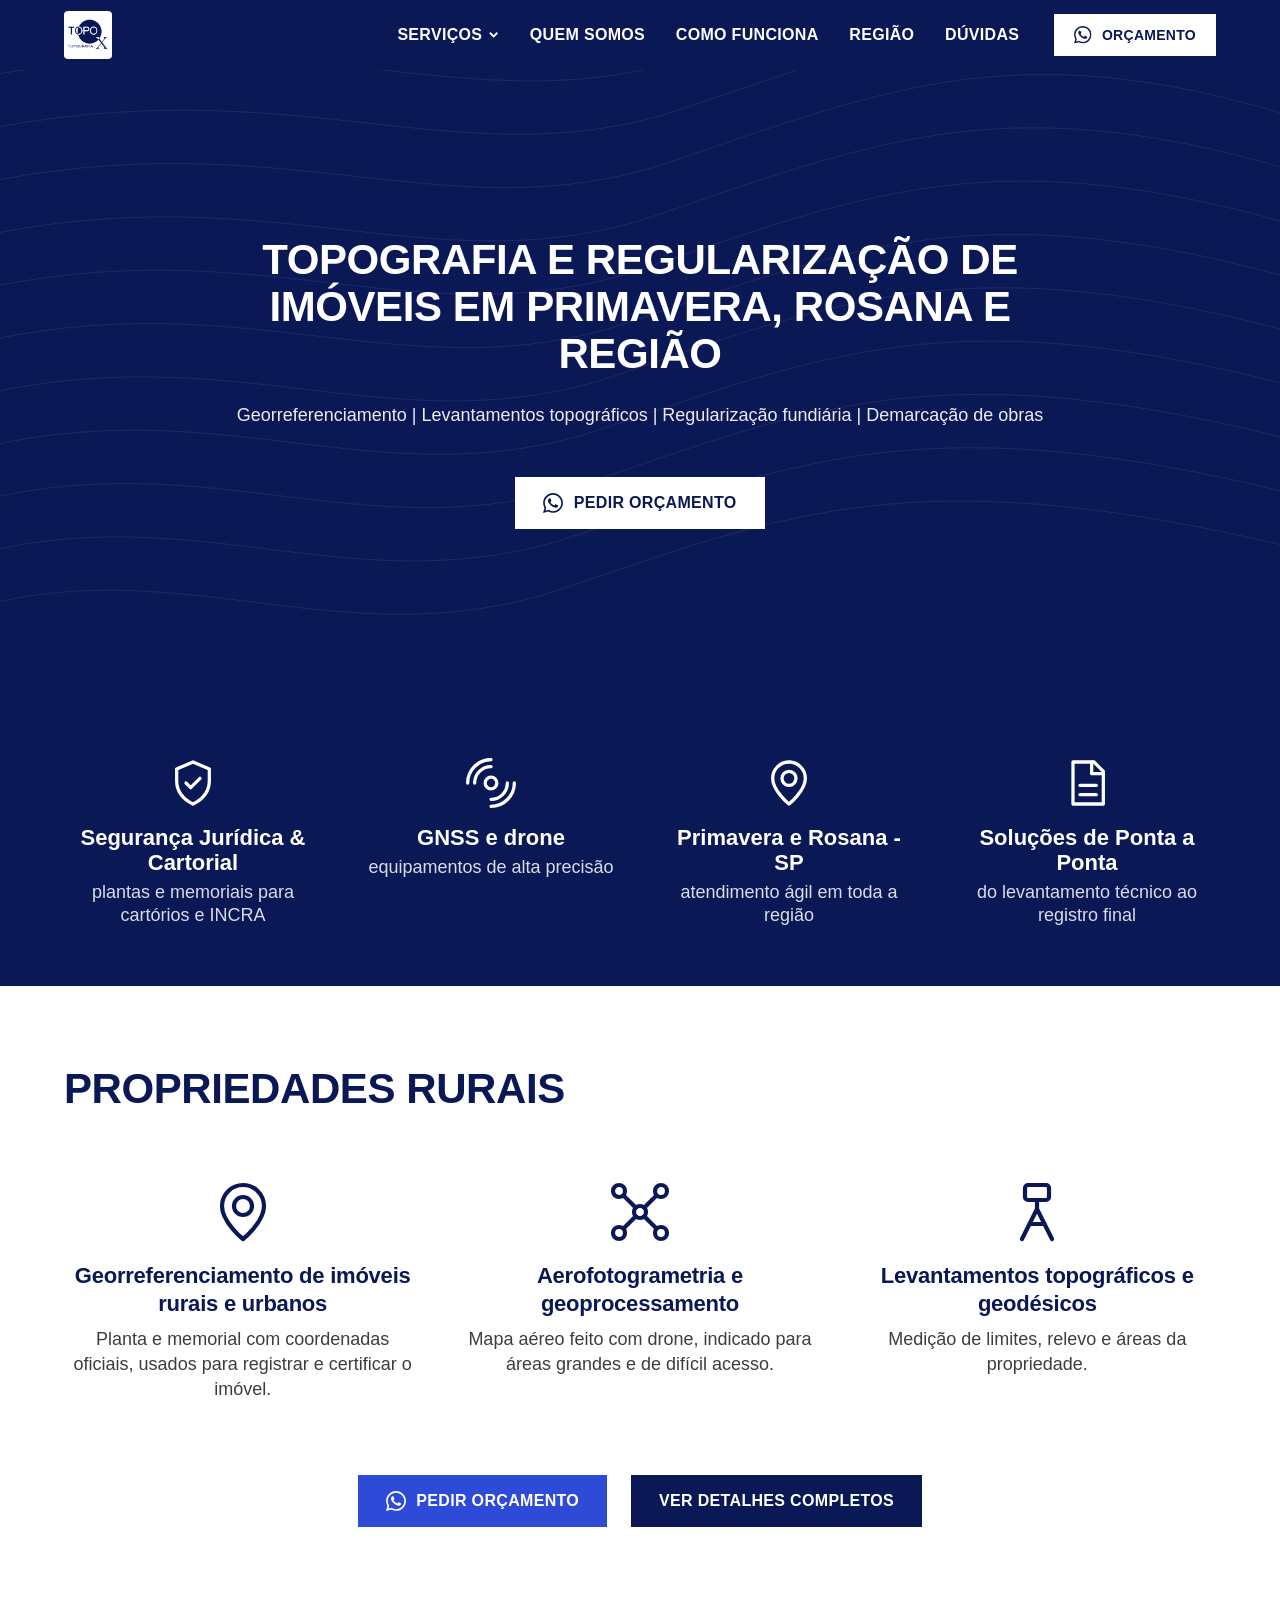
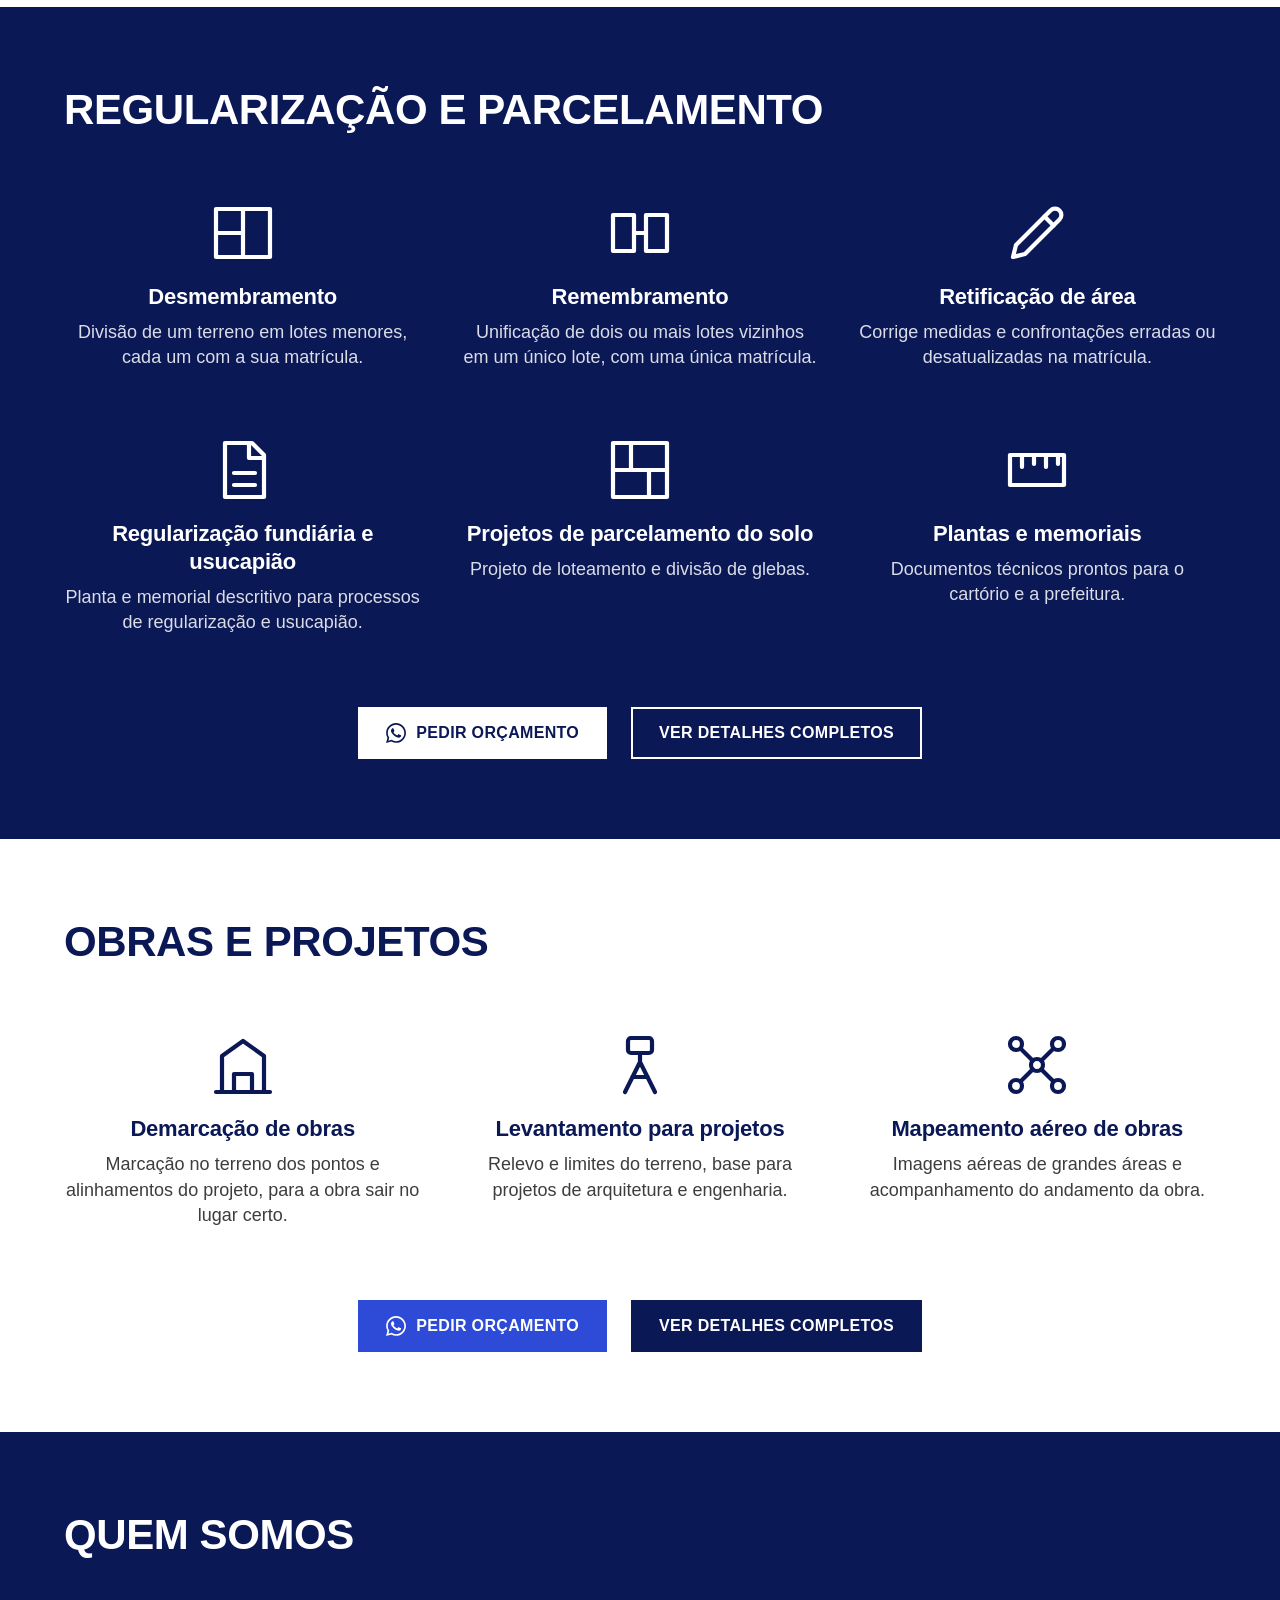
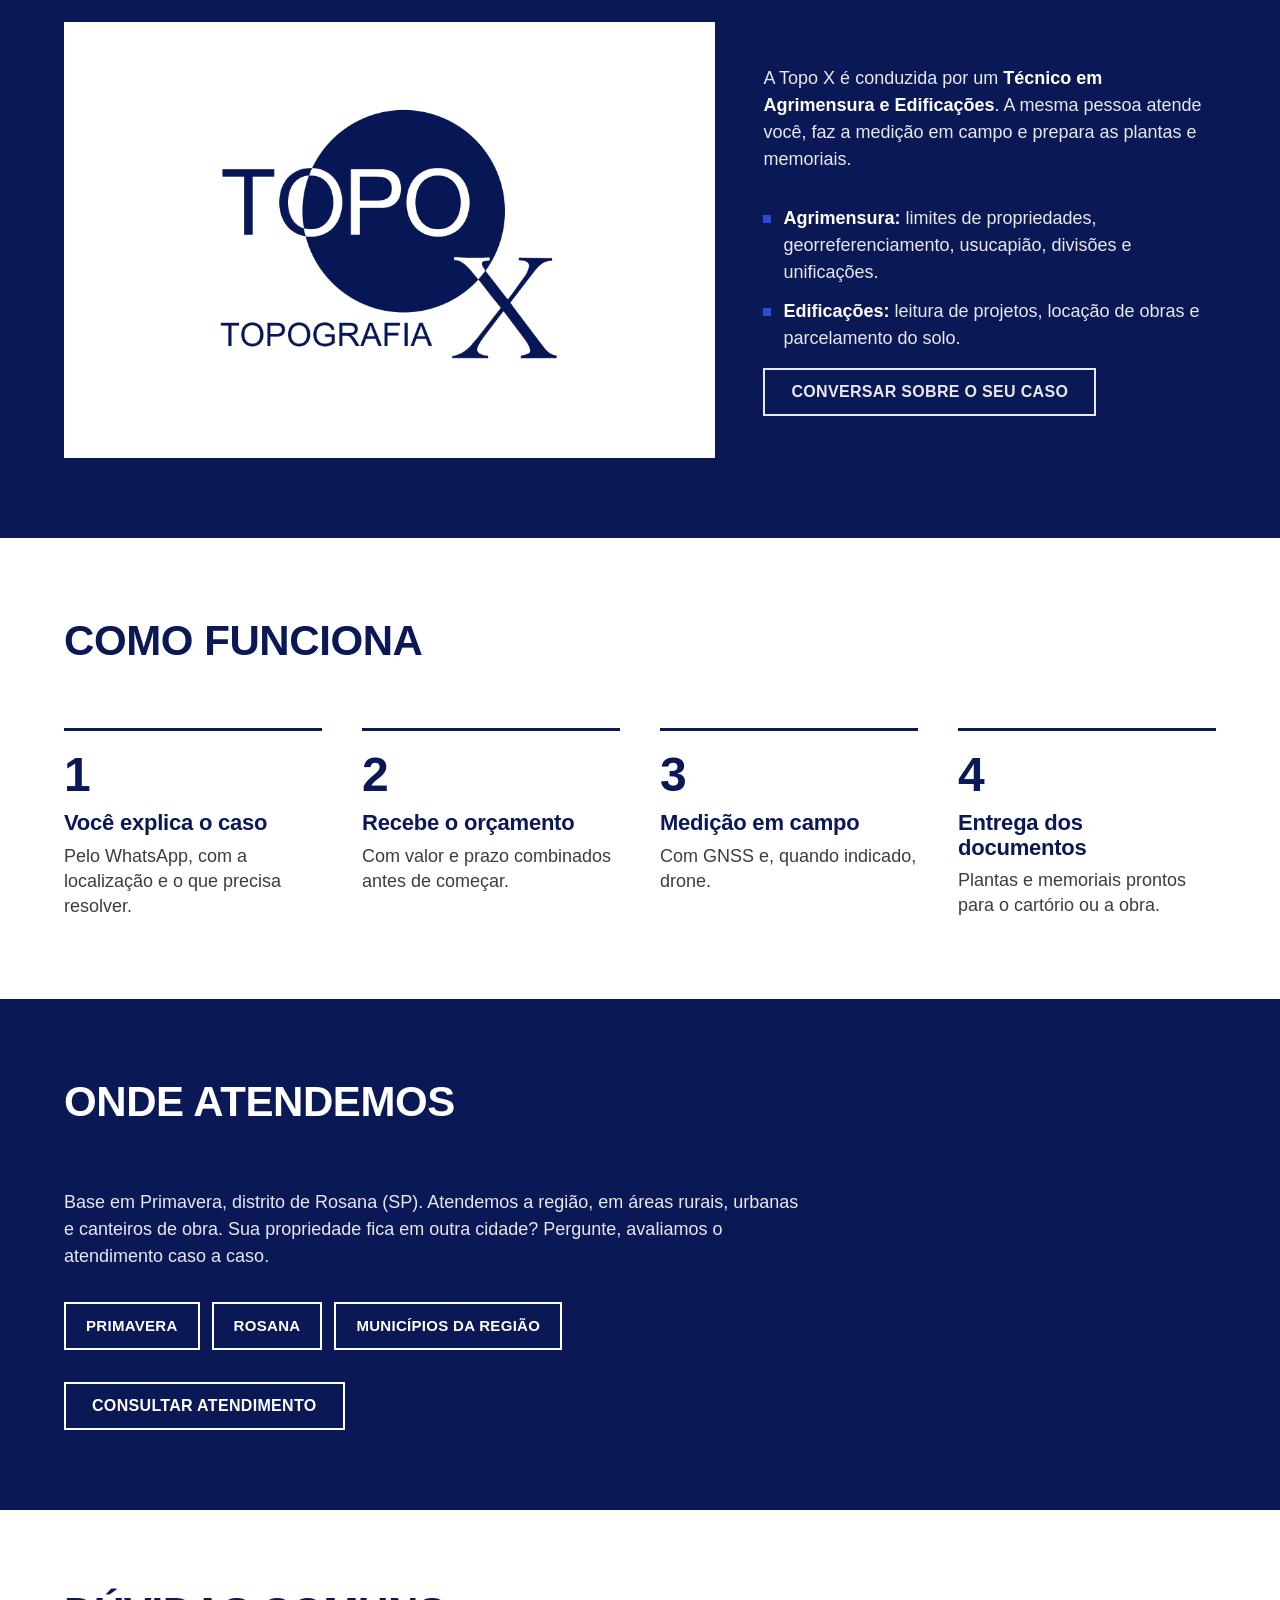
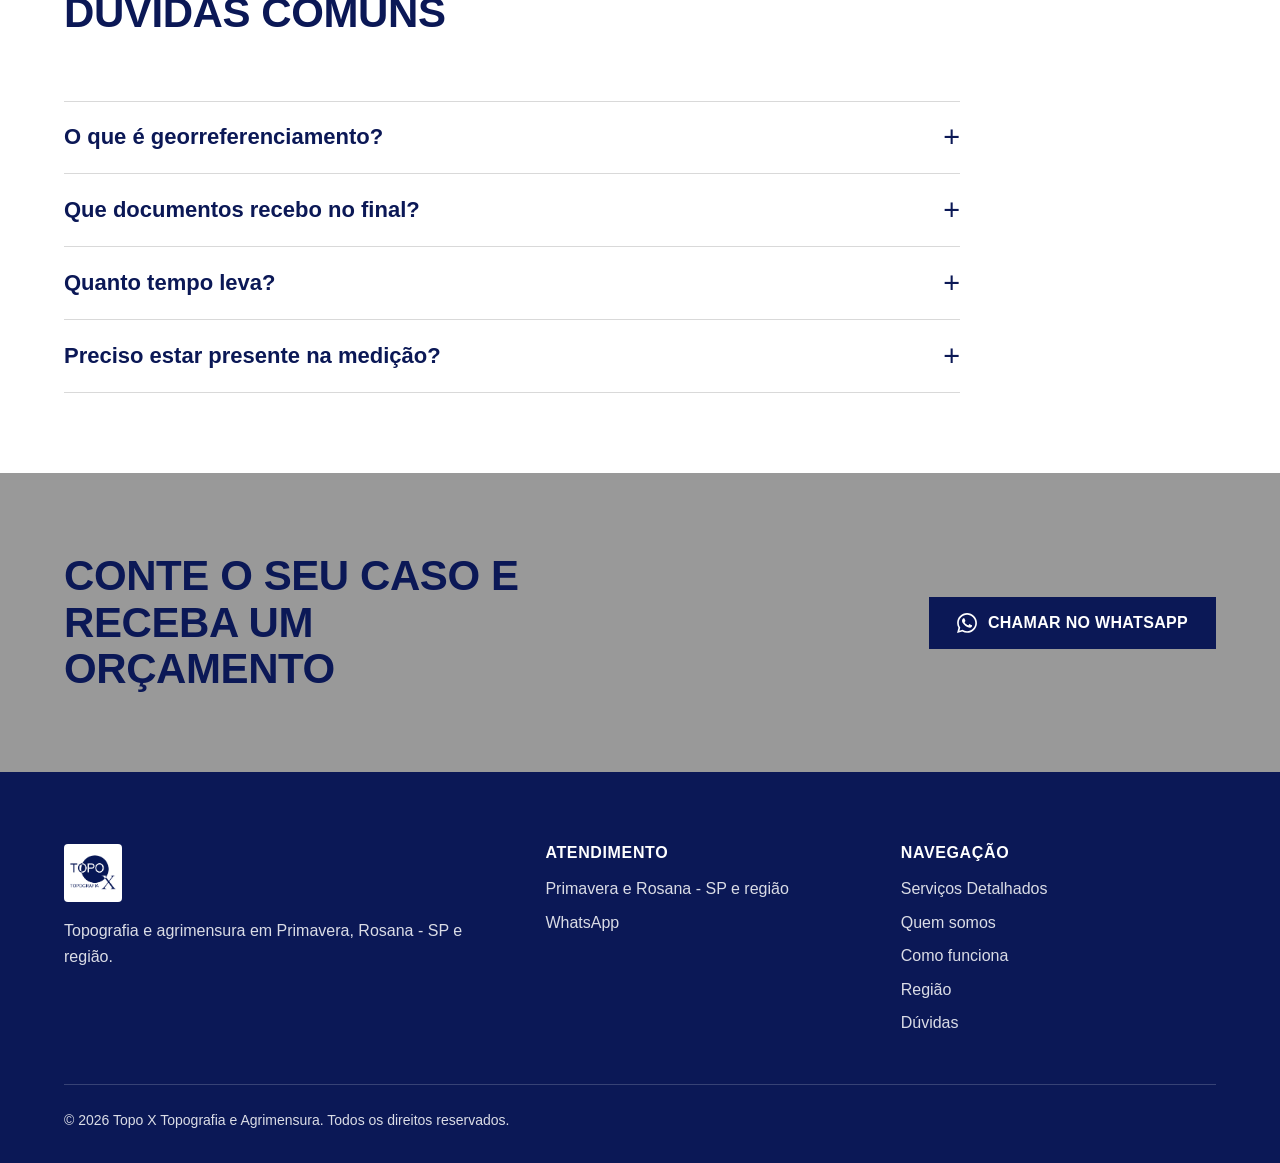
==== commit 5210909e: "fix: restaura logo original com todas as cores da fonte intactas no header, footer e favicon" ====
--- a/index.html
+++ b/index.html
@@ -40,7 +40,7 @@
   <header class="header">
     <div class="container header__inner">
       <a class="header__logo" href="#inicio" aria-label="Topo X Topografia, início">
-        <img src="assets/img/logo-topox-branco.png" alt="Topo X Topografia" width="62" height="48">
+        <img src="assets/img/logo-topox.png" alt="Topo X Topografia" width="62" height="48">
       </a>
       <button class="nav__toggle" type="button" aria-expanded="false" aria-controls="nav-principal" aria-label="Abrir menu">
         <span></span><span></span><span></span>
@@ -313,7 +313,7 @@
     <div class="container"><div class="grade">
       <div class="rodape__in">
         <div class="rodape__logo">
-          <img src="assets/img/logo-topox-branco.png" alt="Topo X Topografia" width="75" height="58" loading="lazy">
+          <img src="assets/img/logo-topox.png" alt="Topo X Topografia" width="75" height="58" loading="lazy">
           <p>Topografia e agrimensura em Primavera, Rosana - SP e região.</p>
         </div>
         <div>
--- a/css/style.css
+++ b/css/style.css
@@ -98,7 +98,7 @@
 /* ---------- Cabeçalho ---------- */
 .header { position: fixed; inset: 0 0 auto 0; z-index: 100; background: var(--preto); color: var(--branco); }
 .header__inner { display: flex; align-items: center; justify-content: space-between; gap: 2rem; min-height: var(--header-h); }
-.header__logo img { height: 48px; width: auto; display: block; }
+.header__logo img { height: 48px; width: auto; background: #fff; padding: 4px; border-radius: 4px; display: block; }
 .nav__lista { display: flex; align-items: center; gap: clamp(1rem, 2.4vw, 2.25rem); }
 .nav__link {
   display: inline-flex; align-items: center; gap: .35rem; padding: .5rem 0;
@@ -232,7 +232,7 @@
 .rodape { background: var(--preto); color: rgba(255, 255, 255, .85); padding-block: 72px 32px; font-size: 16px; }
 .rodape__in { display: grid; gap: 40px; }
 @media (min-width: 900px) { .rodape__in { grid-template-columns: 1.4fr 1fr 1fr; } }
-.rodape__logo img { height: 58px; width: auto; display: block; margin-bottom: 1rem; }
+.rodape__logo img { height: 58px; width: auto; background: #fff; padding: 6px; border-radius: 4px; display: block; margin-bottom: 1rem; }
 .rodape h2 { font-size: 16px; text-transform: uppercase; letter-spacing: .04em; color: #fff; margin-bottom: .9rem; }
 .rodape ul { display: grid; gap: .5rem; }
 .rodape a:hover { color: #fff; text-decoration: underline; }
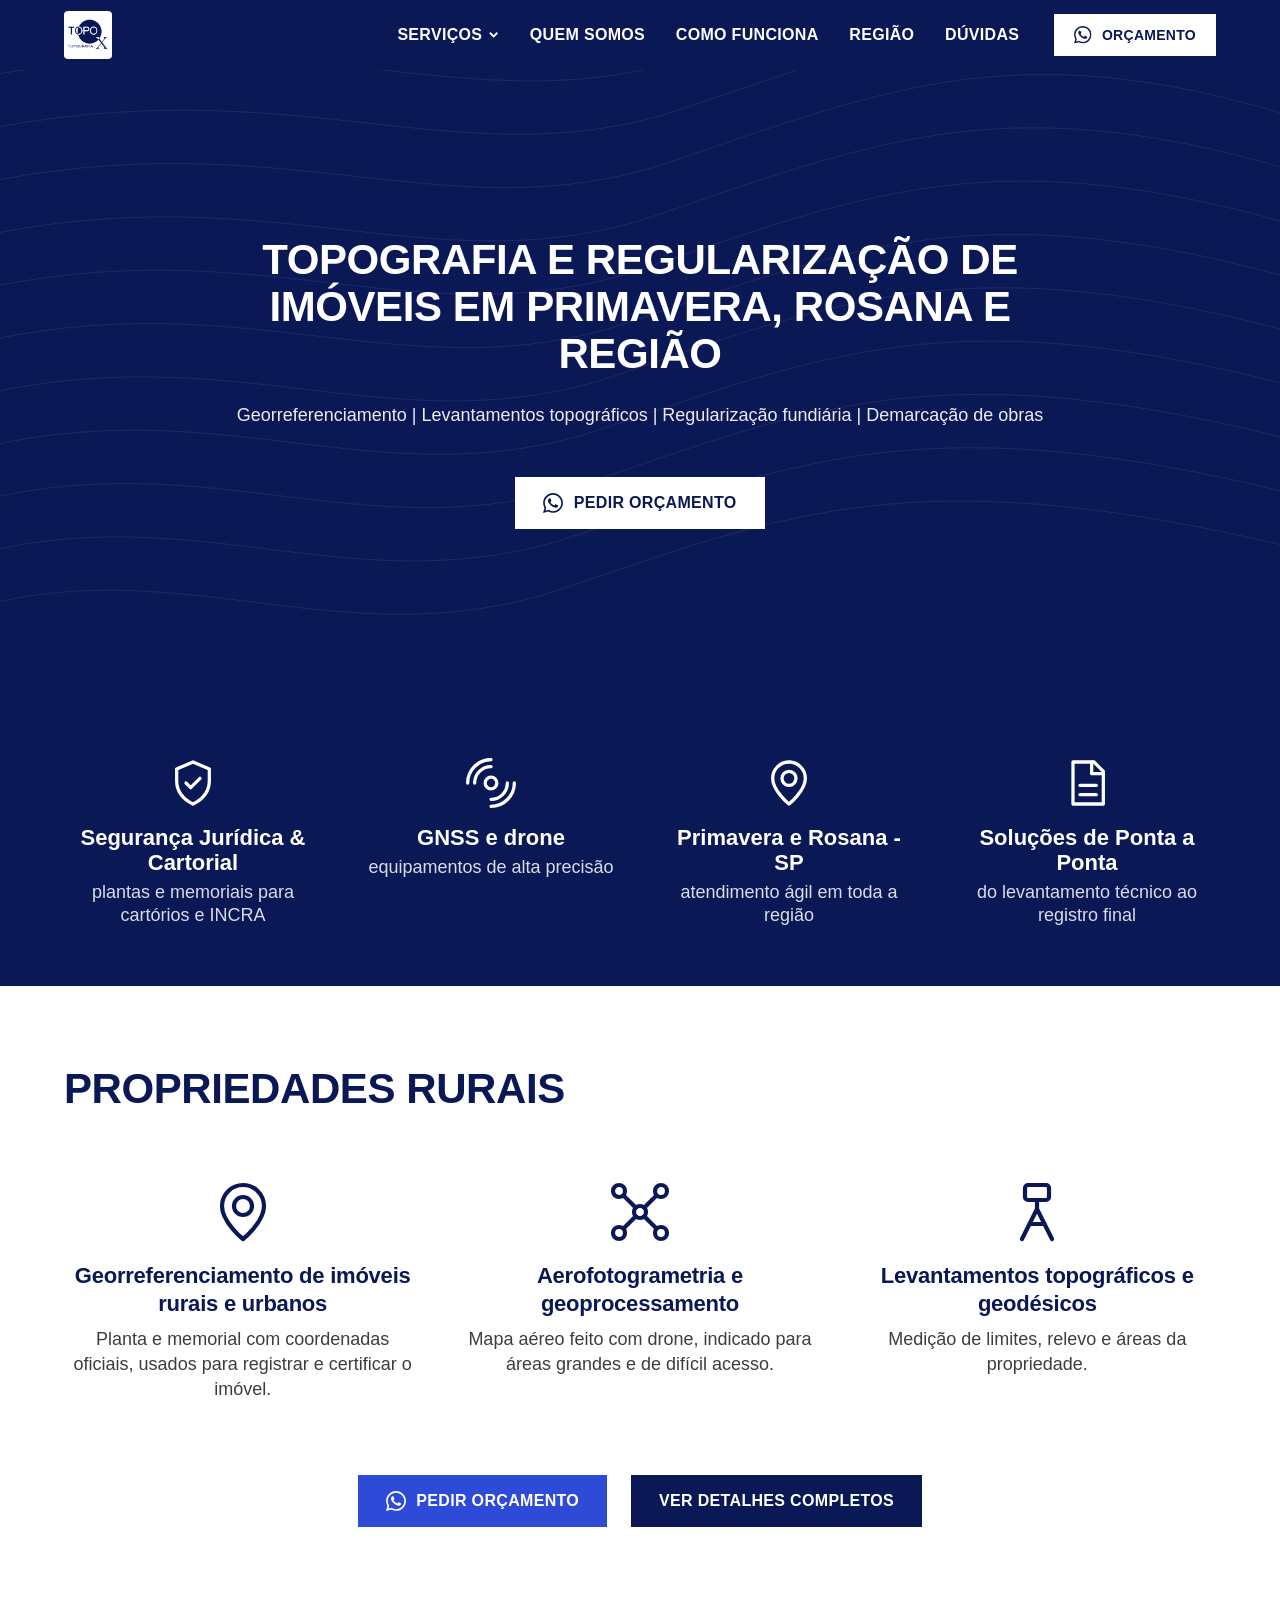
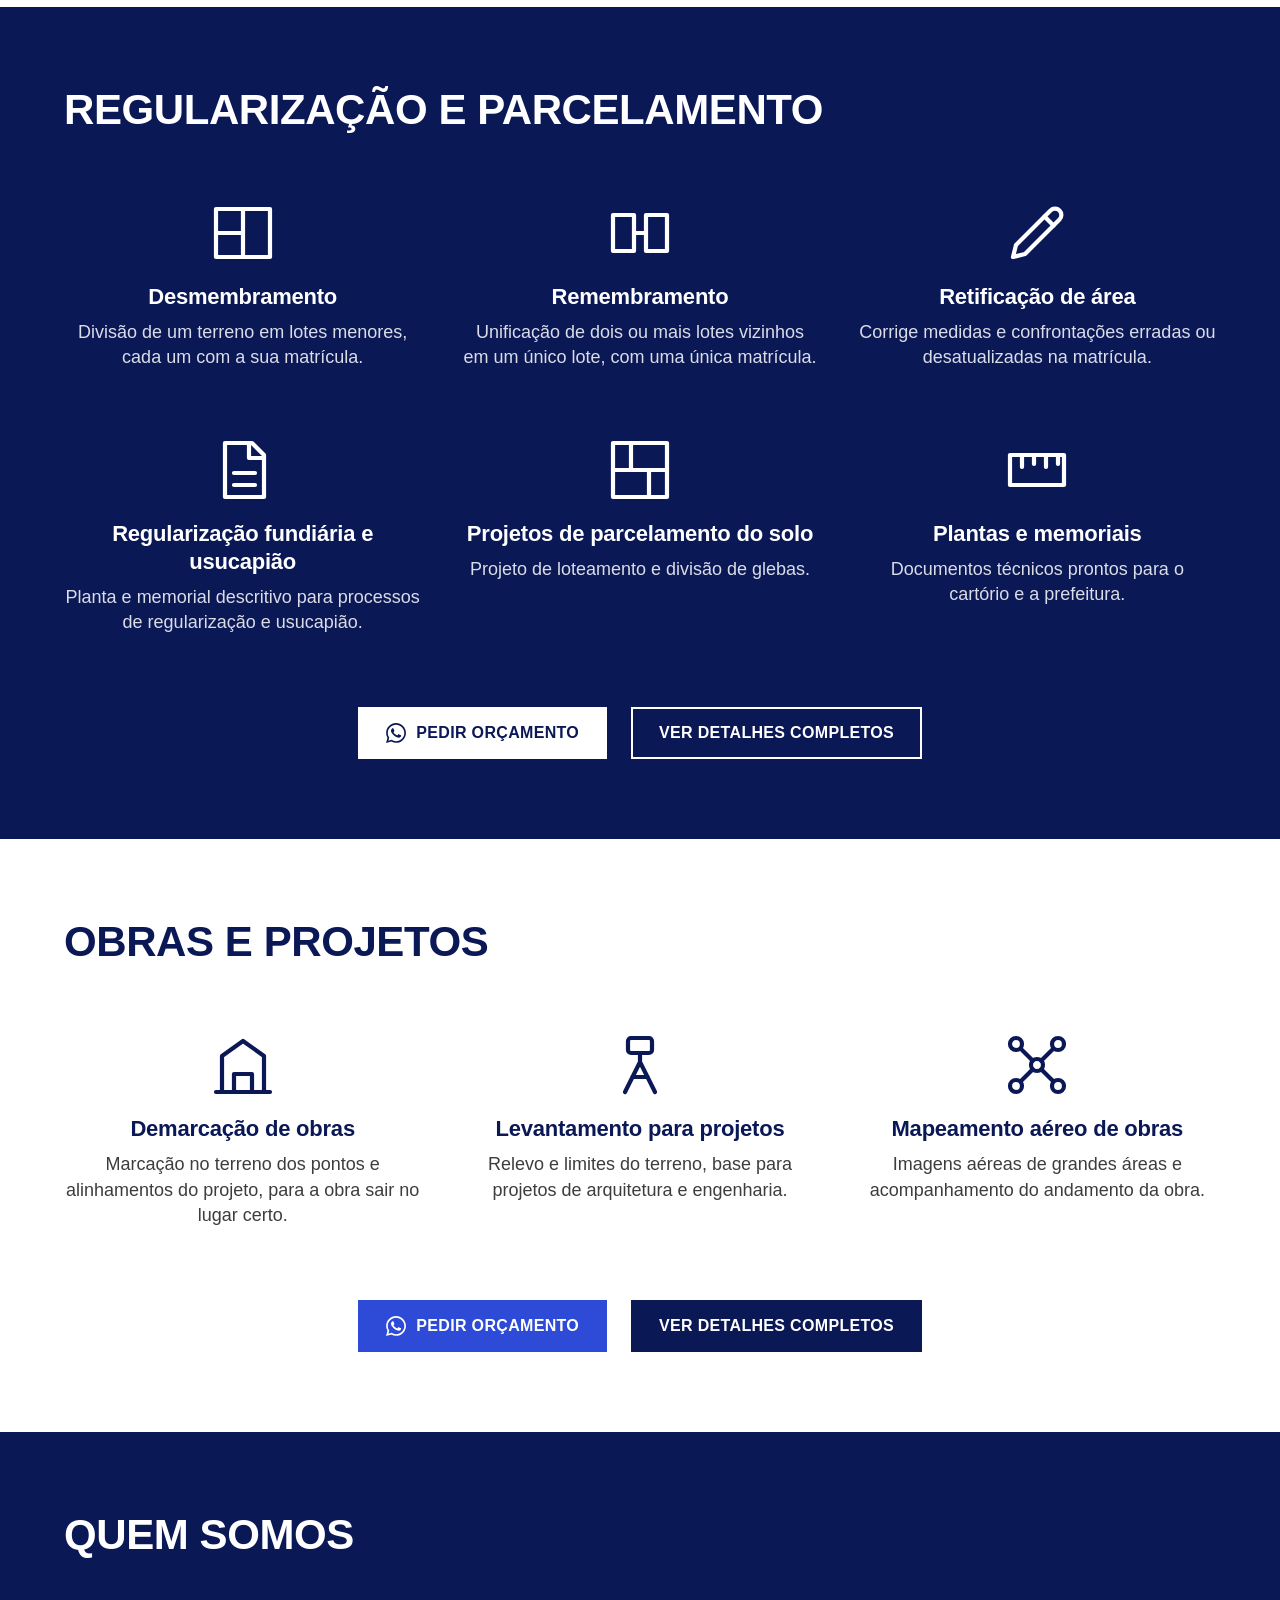
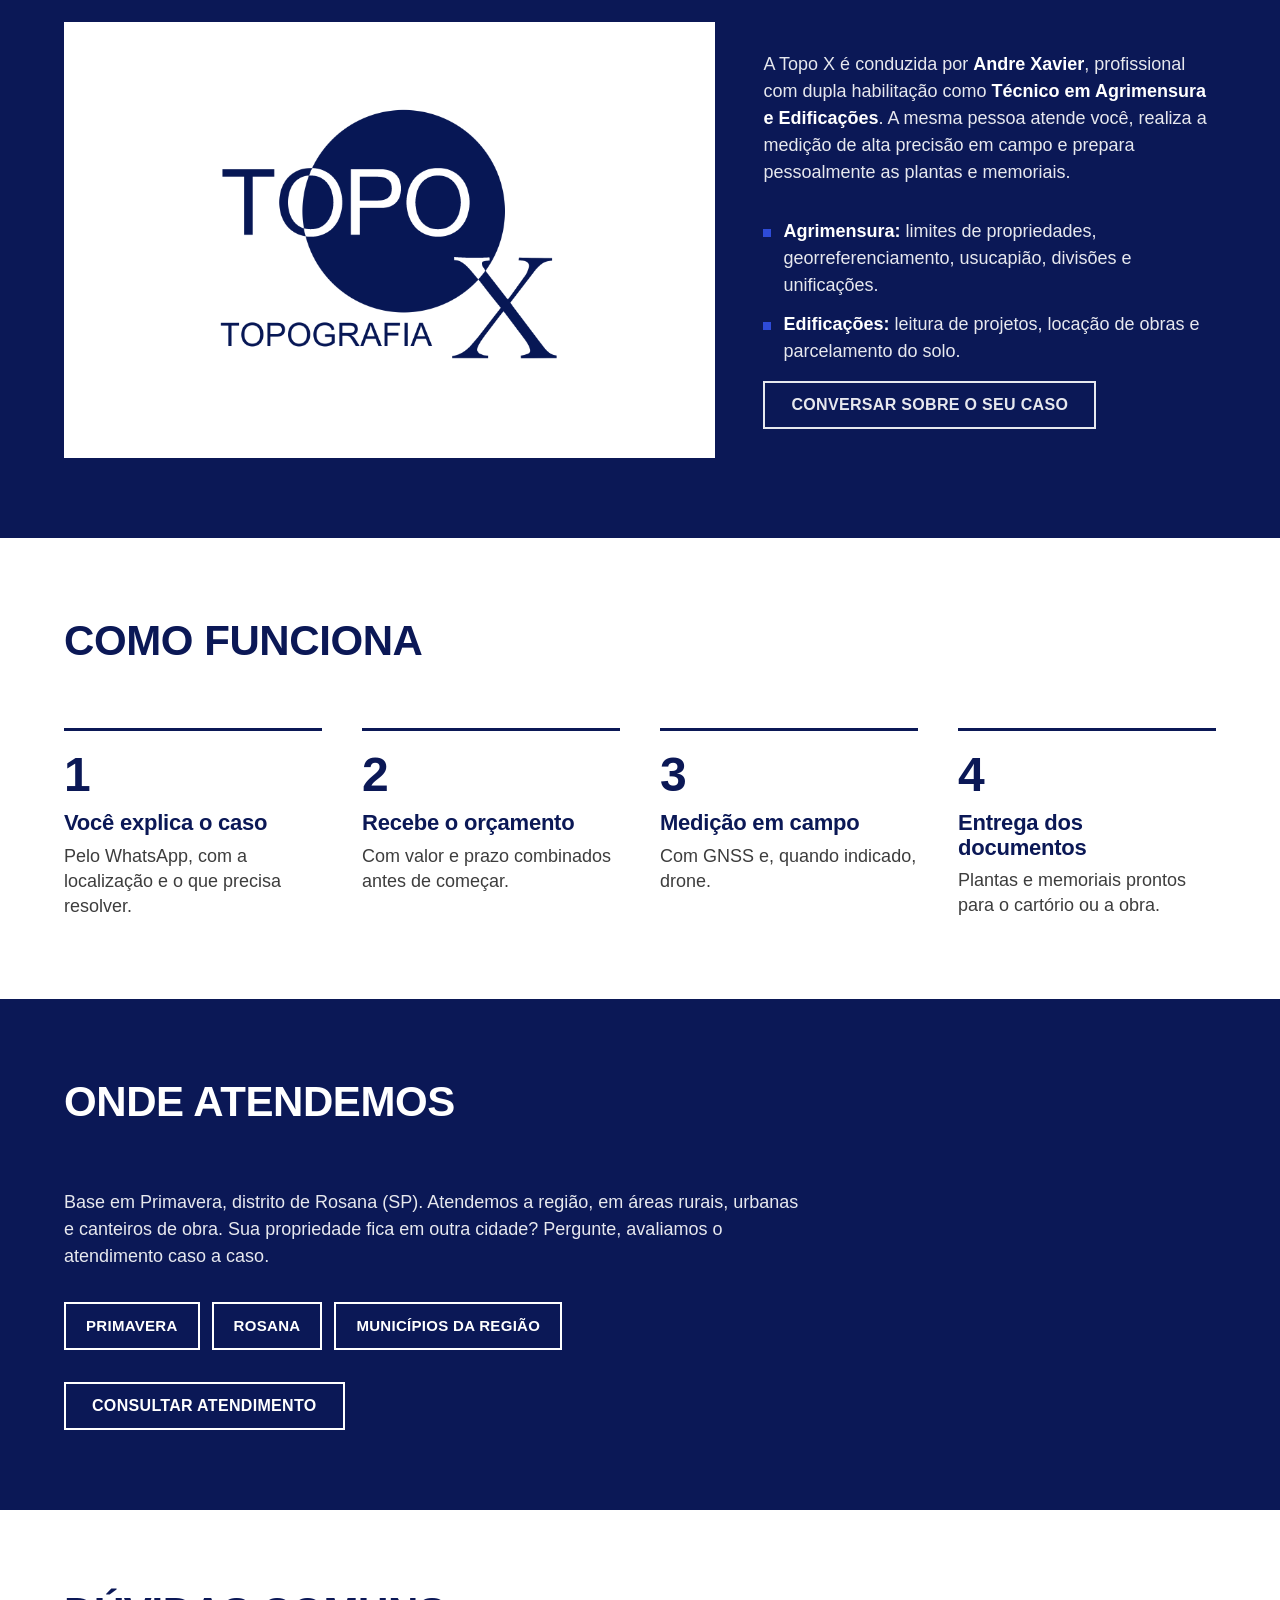
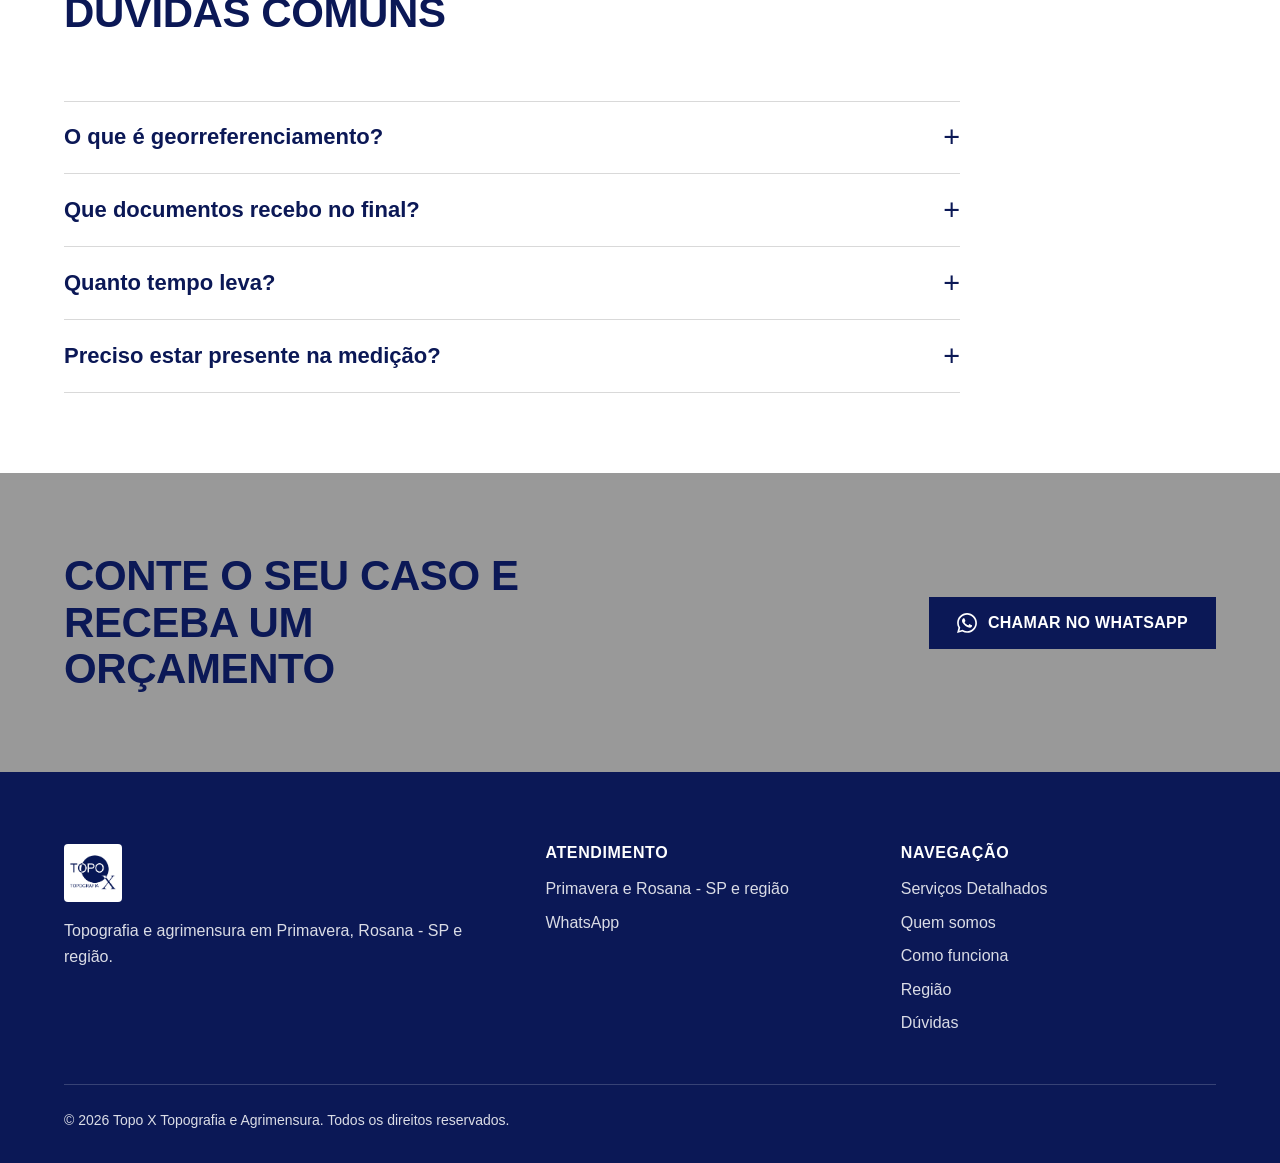
==== commit f83dc3e9: "feat: adiciona o nome do profissional Andre Xavier na secao Quem Somos" ====
--- a/index.html
+++ b/index.html
@@ -235,7 +235,7 @@
             <img src="assets/img/logo-topox.png" alt="Logotipo Topo X Topografia" width="400" height="400" loading="lazy">
           </div>
           <div class="split__texto">
-            <p>A Topo X é conduzida por um <strong>Técnico em Agrimensura e Edificações</strong>. A mesma pessoa atende você, faz a medição em campo e prepara as plantas e memoriais.</p>
+            <p>A Topo X é conduzida por <strong>Andre Xavier</strong>, profissional com dupla habilitação como <strong>Técnico em Agrimensura e Edificações</strong>. A mesma pessoa atende você, realiza a medição de alta precisão em campo e prepara pessoalmente as plantas e memoriais.</p>
             <ul class="formacao">
               <li><strong>Agrimensura:</strong> limites de propriedades, georreferenciamento, usucapião, divisões e unificações.</li>
               <li><strong>Edificações:</strong> leitura de projetos, locação de obras e parcelamento do solo.</li>
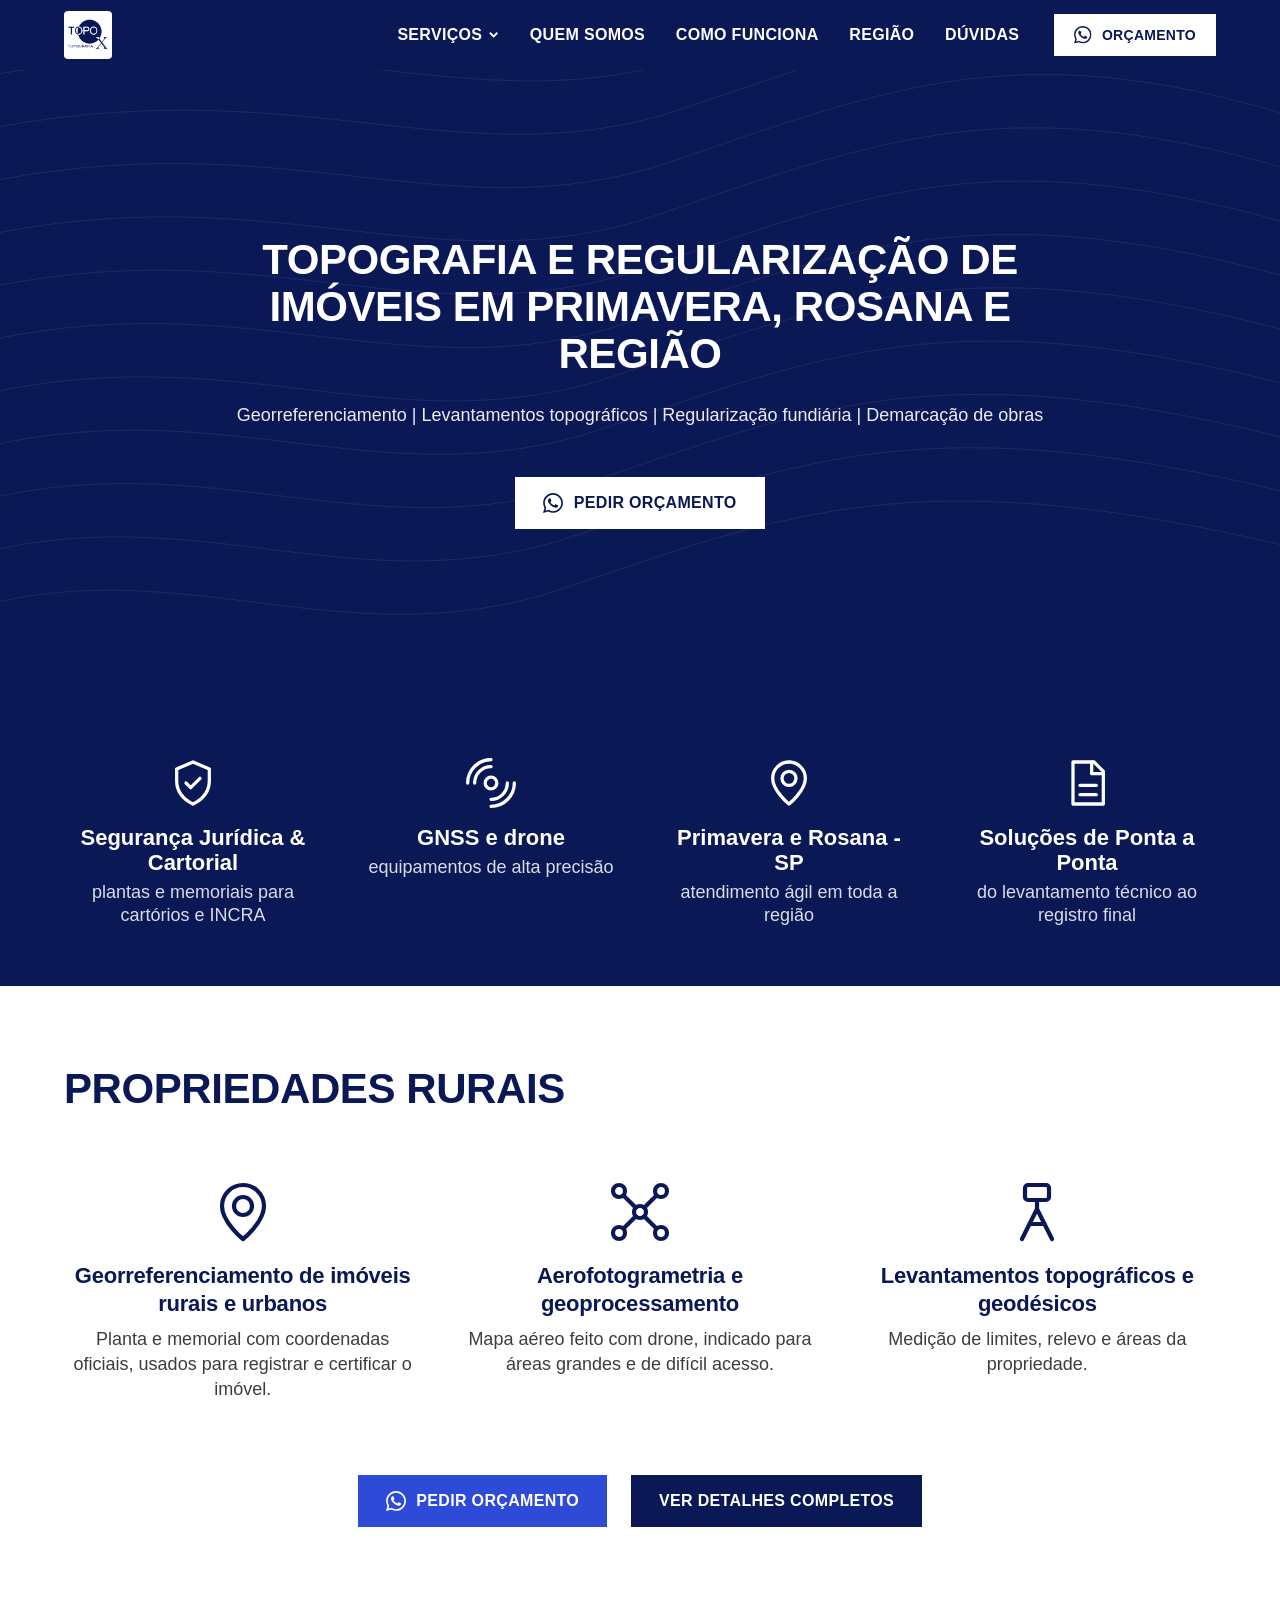
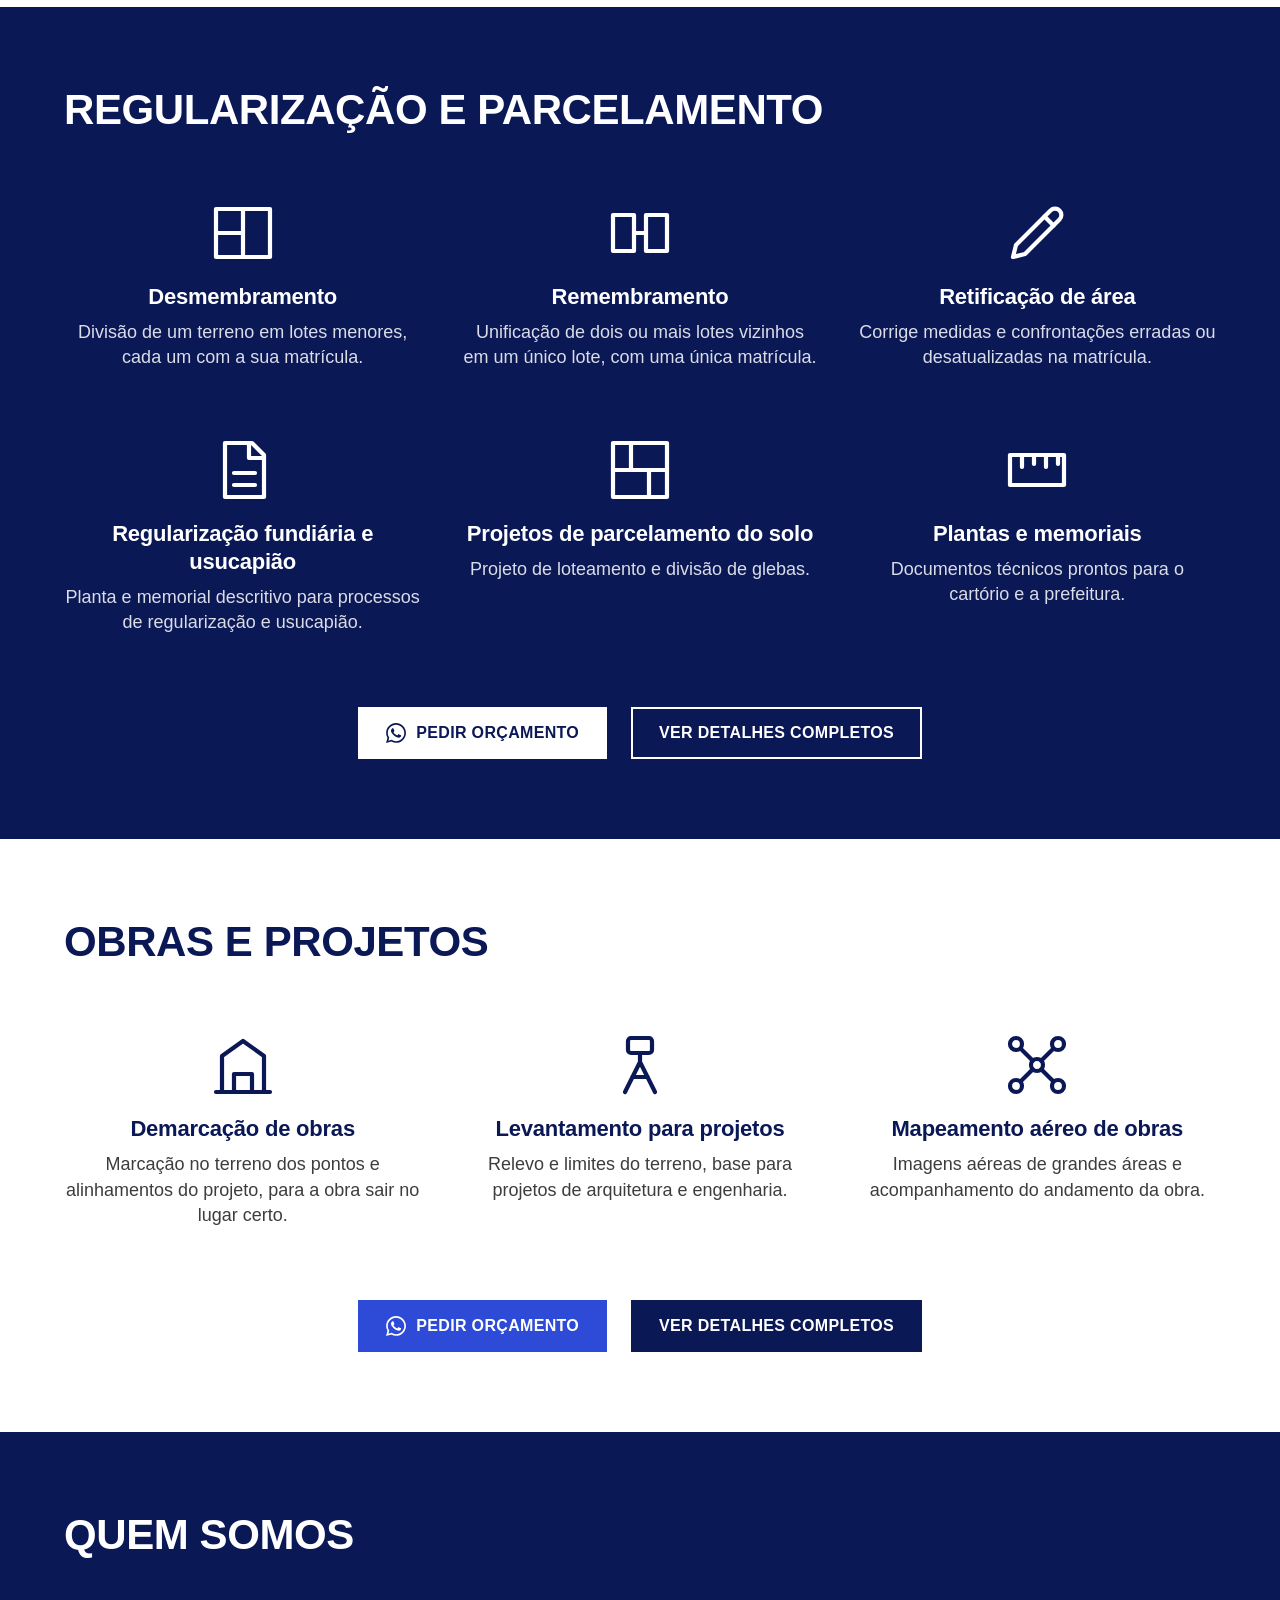
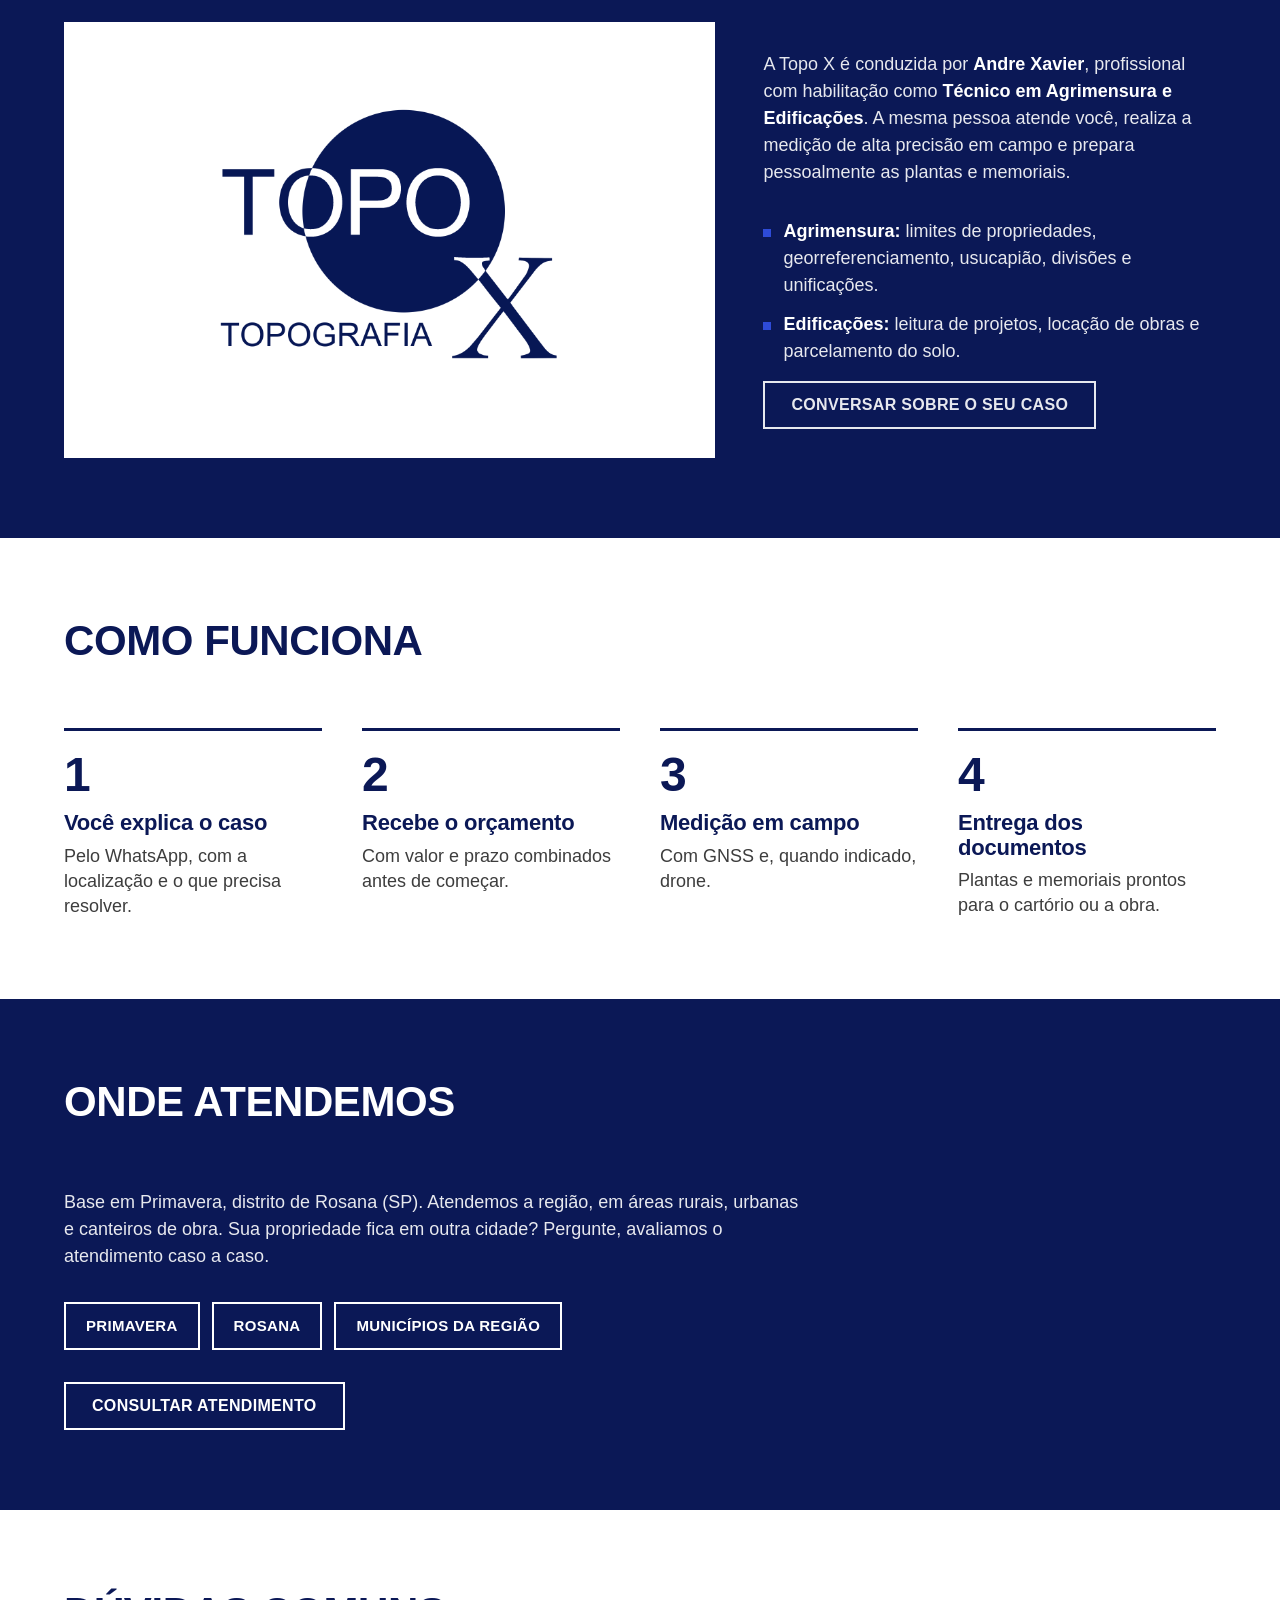
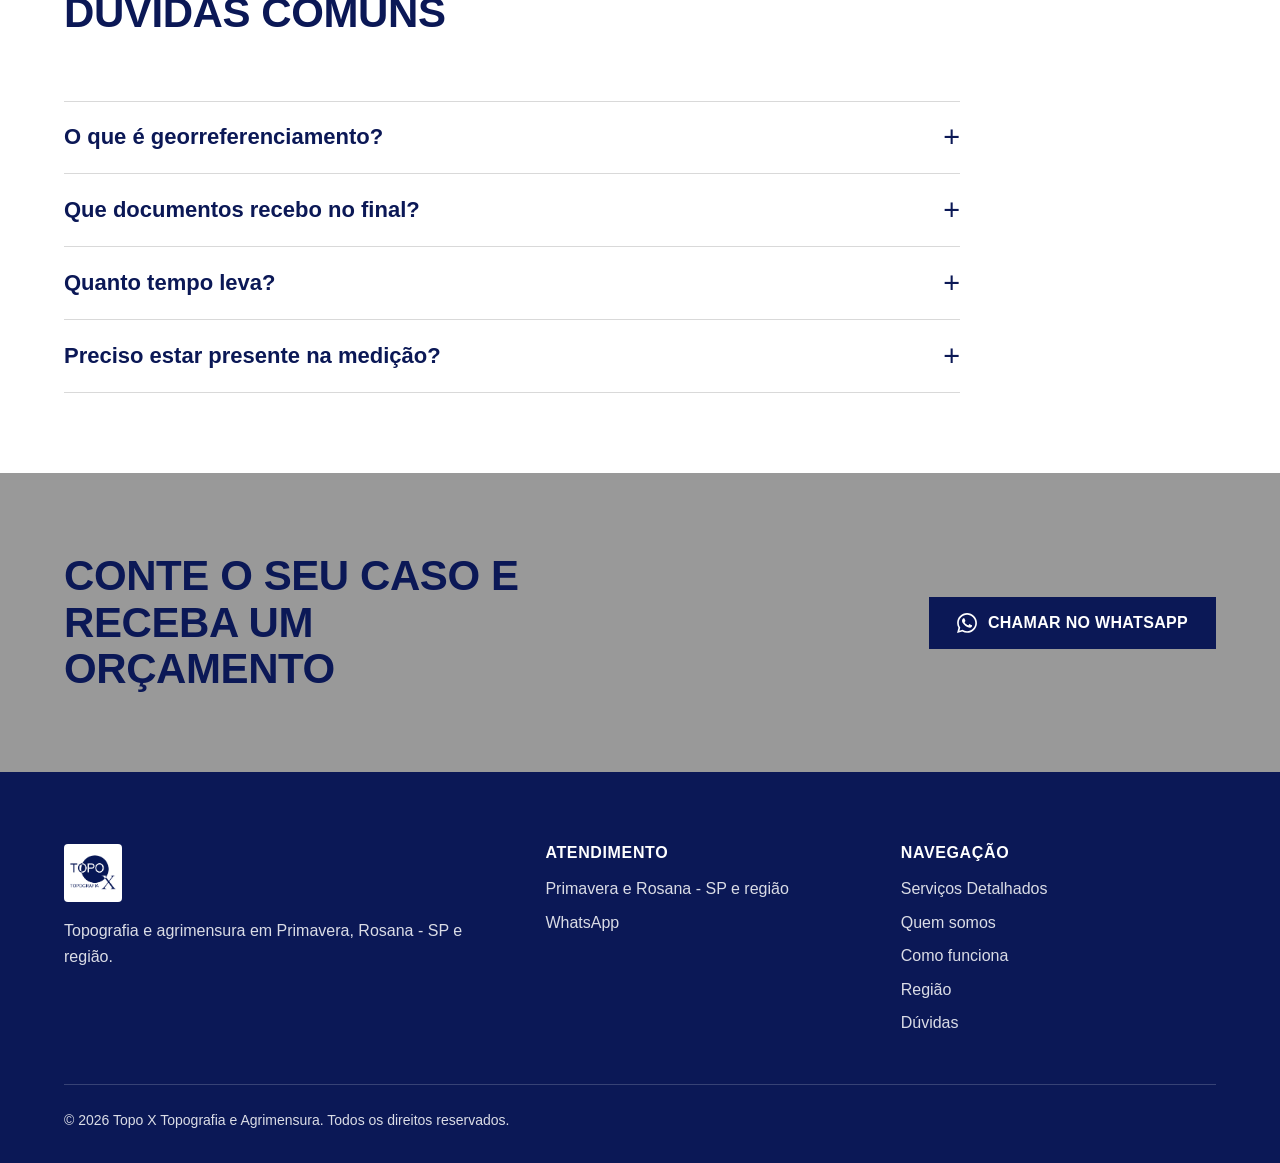
==== commit cfca569b: "Bugs" ====
--- a/index.html
+++ b/index.html
@@ -1,10 +1,12 @@
 <!DOCTYPE html>
 <html lang="pt-BR">
+
 <head>
   <meta charset="UTF-8">
   <meta name="viewport" content="width=device-width, initial-scale=1">
   <title>Topo X | Topografia e regularização de imóveis em Primavera e Rosana - SP</title>
-  <meta name="description" content="Georreferenciamento, levantamentos topográficos, desmembramentos, usucapião, aerofotogrametria e demarcação de obras em Primavera, Rosana e região.">
+  <meta name="description"
+    content="Georreferenciamento, levantamentos topográficos, desmembramentos, usucapião, aerofotogrametria e demarcação de obras em Primavera, Rosana e região.">
   <link rel="icon" type="image/png" href="assets/img/logo-topox.png">
 
   <!-- Satoshi (Fontshare, uso comercial livre) -->
@@ -13,28 +15,75 @@
   <link rel="stylesheet" href="https://api.fontshare.com/v2/css?f[]=satoshi@300,400,500,700,900&display=swap">
   <link rel="stylesheet" href="css/style.css">
 </head>
+
 <body>
   <a class="sr-only" href="#conteudo">Pular para o conteúdo</a>
 
   <!-- Ícones reutilizáveis -->
   <svg width="0" height="0" style="position:absolute" aria-hidden="true">
     <symbol id="ico-whats" viewBox="0 0 24 24">
-      <path d="M.057 24l1.687-6.163c-1.041-1.804-1.588-3.849-1.587-5.946.003-6.556 5.338-11.891 11.893-11.891 3.181.001 6.167 1.24 8.413 3.488 2.245 2.248 3.481 5.236 3.48 8.414-.003 6.557-5.338 11.892-11.893 11.892-1.99-.001-3.951-.5-5.688-1.448l-6.305 1.654zm6.597-3.807c1.676.995 3.276 1.591 5.392 1.592 5.448 0 9.886-4.434 9.889-9.885.002-5.462-4.415-9.89-9.881-9.892-5.452 0-9.887 4.434-9.889 9.884-.001 2.225.651 3.891 1.746 5.634l-.999 3.648 3.742-.981zm11.387-5.464c-.074-.124-.272-.198-.57-.347-.297-.149-1.758-.868-2.031-.967-.272-.099-.47-.149-.669.149-.198.297-.768.967-.941 1.165-.173.198-.347.223-.644.074-.297-.149-1.255-.462-2.39-1.475-.883-.788-1.48-1.761-1.653-2.059-.173-.297-.018-.458.13-.606.134-.133.297-.347.446-.521.151-.172.2-.296.3-.495.099-.198.05-.372-.025-.521-.075-.148-.669-1.611-.916-2.206-.242-.579-.487-.501-.669-.51l-.57-.01c-.198 0-.52.074-.792.372s-1.04 1.016-1.04 2.479 1.065 2.876 1.213 3.074c.149.198 2.095 3.2 5.076 4.487.709.306 1.263.489 1.694.626.712.226 1.36.194 1.872.118.571-.085 1.758-.719 2.006-1.413.248-.695.248-1.29.173-1.414z"/>
-    </symbol>
-    <symbol id="i-seta" viewBox="0 0 12 12"><path d="M2 4l4 4 4-4" fill="none" stroke="currentColor" stroke-width="2"/></symbol>
-    <symbol id="i-georef" viewBox="0 0 24 24"><path d="M12 21s-7-5.6-7-11a7 7 0 0 1 14 0c0 5.4-7 11-7 11z"/><circle cx="12" cy="10" r="3"/></symbol>
-    <symbol id="i-topo" viewBox="0 0 24 24"><rect x="8" y="3" width="8" height="5" rx="1"/><path d="M12 8v3M7 21l5-10 5 10M9.4 16h5.2"/></symbol>
-    <symbol id="i-drone" viewBox="0 0 24 24"><circle cx="12" cy="12" r="2"/><path d="M10.6 10.6L6.5 6.5M13.4 10.6l4.1-4.1M10.6 13.4l-4.1 4.1M13.4 13.4l4.1 4.1"/><circle cx="5" cy="5" r="2"/><circle cx="19" cy="5" r="2"/><circle cx="5" cy="19" r="2"/><circle cx="19" cy="19" r="2"/></symbol>
-    <symbol id="i-obra" viewBox="0 0 24 24"><path d="M3 21h18M5 21V9l7-5 7 5v12M9 21v-6h6v6"/></symbol>
-    <symbol id="i-desmembra" viewBox="0 0 24 24"><rect x="3" y="4" width="18" height="16"/><path d="M12 4v16M3 12h9"/></symbol>
-    <symbol id="i-remembra" viewBox="0 0 24 24"><rect x="3" y="6" width="7" height="12"/><rect x="14" y="6" width="7" height="12"/><path d="M10 12h4"/></symbol>
-    <symbol id="i-retifica" viewBox="0 0 24 24"><path d="M4 20l4-1L19.500 7.500a2.100 2.100 0 0 0-3-3L5 16l-1 4z"/><path d="M14.500 6.500l3 3"/></symbol>
-    <symbol id="i-doc" viewBox="0 0 24 24"><path d="M6 3h9l4 4v14H6z"/><path d="M14 3v5h5M9 13h7M9 17h7"/></symbol>
-    <symbol id="i-parcela" viewBox="0 0 24 24"><rect x="3" y="3" width="18" height="18"/><path d="M3 12h18M9 3v9M15 12v9"/></symbol>
-    <symbol id="i-planta" viewBox="0 0 24 24"><path d="M3 7h18v10H3z"/><path d="M7 7v4M11 7v3M15 7v4M19 7v3"/></symbol>
-    <symbol id="i-gnss" viewBox="0 0 24 24"><circle cx="12" cy="12" r="2.500"/><path d="M5 12a7 7 0 0 1 7-7M2 12A10 10 0 0 1 12 2M19 12a7 7 0 0 1-7 7M22 12a10 10 0 0 1-10 10"/></symbol>
-    <symbol id="i-cert" viewBox="0 0 24 24"><path d="M12 3l7 3v5c0 5-3 8-7 10-4-2-7-5-7-10V6z"/><path d="M9 12l2 2 4-4"/></symbol>
-    <symbol id="i-pessoa" viewBox="0 0 24 24"><circle cx="12" cy="8" r="4"/><path d="M4 21a8 8 0 0 1 16 0"/></symbol>
+      <path
+        d="M.057 24l1.687-6.163c-1.041-1.804-1.588-3.849-1.587-5.946.003-6.556 5.338-11.891 11.893-11.891 3.181.001 6.167 1.24 8.413 3.488 2.245 2.248 3.481 5.236 3.48 8.414-.003 6.557-5.338 11.892-11.893 11.892-1.99-.001-3.951-.5-5.688-1.448l-6.305 1.654zm6.597-3.807c1.676.995 3.276 1.591 5.392 1.592 5.448 0 9.886-4.434 9.889-9.885.002-5.462-4.415-9.89-9.881-9.892-5.452 0-9.887 4.434-9.889 9.884-.001 2.225.651 3.891 1.746 5.634l-.999 3.648 3.742-.981zm11.387-5.464c-.074-.124-.272-.198-.57-.347-.297-.149-1.758-.868-2.031-.967-.272-.099-.47-.149-.669.149-.198.297-.768.967-.941 1.165-.173.198-.347.223-.644.074-.297-.149-1.255-.462-2.39-1.475-.883-.788-1.48-1.761-1.653-2.059-.173-.297-.018-.458.13-.606.134-.133.297-.347.446-.521.151-.172.2-.296.3-.495.099-.198.05-.372-.025-.521-.075-.148-.669-1.611-.916-2.206-.242-.579-.487-.501-.669-.51l-.57-.01c-.198 0-.52.074-.792.372s-1.04 1.016-1.04 2.479 1.065 2.876 1.213 3.074c.149.198 2.095 3.2 5.076 4.487.709.306 1.263.489 1.694.626.712.226 1.36.194 1.872.118.571-.085 1.758-.719 2.006-1.413.248-.695.248-1.29.173-1.414z" />
+    </symbol>
+    <symbol id="i-seta" viewBox="0 0 12 12">
+      <path d="M2 4l4 4 4-4" fill="none" stroke="currentColor" stroke-width="2" />
+    </symbol>
+    <symbol id="i-georef" viewBox="0 0 24 24">
+      <path d="M12 21s-7-5.6-7-11a7 7 0 0 1 14 0c0 5.4-7 11-7 11z" />
+      <circle cx="12" cy="10" r="3" />
+    </symbol>
+    <symbol id="i-topo" viewBox="0 0 24 24">
+      <rect x="8" y="3" width="8" height="5" rx="1" />
+      <path d="M12 8v3M7 21l5-10 5 10M9.4 16h5.2" />
+    </symbol>
+    <symbol id="i-drone" viewBox="0 0 24 24">
+      <circle cx="12" cy="12" r="2" />
+      <path d="M10.6 10.6L6.5 6.5M13.4 10.6l4.1-4.1M10.6 13.4l-4.1 4.1M13.4 13.4l4.1 4.1" />
+      <circle cx="5" cy="5" r="2" />
+      <circle cx="19" cy="5" r="2" />
+      <circle cx="5" cy="19" r="2" />
+      <circle cx="19" cy="19" r="2" />
+    </symbol>
+    <symbol id="i-obra" viewBox="0 0 24 24">
+      <path d="M3 21h18M5 21V9l7-5 7 5v12M9 21v-6h6v6" />
+    </symbol>
+    <symbol id="i-desmembra" viewBox="0 0 24 24">
+      <rect x="3" y="4" width="18" height="16" />
+      <path d="M12 4v16M3 12h9" />
+    </symbol>
+    <symbol id="i-remembra" viewBox="0 0 24 24">
+      <rect x="3" y="6" width="7" height="12" />
+      <rect x="14" y="6" width="7" height="12" />
+      <path d="M10 12h4" />
+    </symbol>
+    <symbol id="i-retifica" viewBox="0 0 24 24">
+      <path d="M4 20l4-1L19.500 7.500a2.100 2.100 0 0 0-3-3L5 16l-1 4z" />
+      <path d="M14.500 6.500l3 3" />
+    </symbol>
+    <symbol id="i-doc" viewBox="0 0 24 24">
+      <path d="M6 3h9l4 4v14H6z" />
+      <path d="M14 3v5h5M9 13h7M9 17h7" />
+    </symbol>
+    <symbol id="i-parcela" viewBox="0 0 24 24">
+      <rect x="3" y="3" width="18" height="18" />
+      <path d="M3 12h18M9 3v9M15 12v9" />
+    </symbol>
+    <symbol id="i-planta" viewBox="0 0 24 24">
+      <path d="M3 7h18v10H3z" />
+      <path d="M7 7v4M11 7v3M15 7v4M19 7v3" />
+    </symbol>
+    <symbol id="i-gnss" viewBox="0 0 24 24">
+      <circle cx="12" cy="12" r="2.500" />
+      <path d="M5 12a7 7 0 0 1 7-7M2 12A10 10 0 0 1 12 2M19 12a7 7 0 0 1-7 7M22 12a10 10 0 0 1-10 10" />
+    </symbol>
+    <symbol id="i-cert" viewBox="0 0 24 24">
+      <path d="M12 3l7 3v5c0 5-3 8-7 10-4-2-7-5-7-10V6z" />
+      <path d="M9 12l2 2 4-4" />
+    </symbol>
+    <symbol id="i-pessoa" viewBox="0 0 24 24">
+      <circle cx="12" cy="8" r="4" />
+      <path d="M4 21a8 8 0 0 1 16 0" />
+    </symbol>
   </svg>
 
   <header class="header">
@@ -42,14 +91,17 @@
       <a class="header__logo" href="#inicio" aria-label="Topo X Topografia, início">
         <img src="assets/img/logo-topox.png" alt="Topo X Topografia" width="62" height="48">
       </a>
-      <button class="nav__toggle" type="button" aria-expanded="false" aria-controls="nav-principal" aria-label="Abrir menu">
+      <button class="nav__toggle" type="button" aria-expanded="false" aria-controls="nav-principal"
+        aria-label="Abrir menu">
         <span></span><span></span><span></span>
       </button>
       <nav class="nav" id="nav-principal" aria-label="Menu principal">
         <ul class="nav__lista">
           <li class="nav__item nav__item--tem-filho">
             <a class="nav__link" href="servicos.html" aria-haspopup="true" aria-expanded="false">Serviços
-              <svg class="nav__seta" aria-hidden="true"><use href="#i-seta"/></svg>
+              <svg class="nav__seta" aria-hidden="true">
+                <use href="#i-seta" />
+              </svg>
             </a>
             <ul class="nav__sub">
               <li><a href="servicos.html">Ver todos os serviços detalhados</a></li>
@@ -63,8 +115,11 @@
           <li class="nav__item"><a class="nav__link" href="#regiao">Região</a></li>
           <li class="nav__item"><a class="nav__link" href="#duvidas">Dúvidas</a></li>
           <li class="nav__item nav__cta">
-            <a class="btn btn--cheio btn--pequeno" href="https://wa.me/5518981477228" data-wa="Ola! Gostaria de fazer um orçamento.">
-              <svg aria-hidden="true"><use href="#ico-whats"/></svg> Orçamento
+            <a class="btn btn--cheio btn--pequeno" href="https://wa.me/5518981477228"
+              data-wa="Ola! Gostaria de fazer um orçamento.">
+              <svg aria-hidden="true">
+                <use href="#ico-whats" />
+              </svg> Orçamento
             </a>
           </li>
         </ul>
@@ -79,272 +134,367 @@
       <div class="hero__midia" aria-hidden="true"></div>
       <div class="hero__conteudo">
         <h1 class="hero__titulo">Topografia e regularização de imóveis em Primavera, Rosana e região</h1>
-        <p class="hero__sub">Georreferenciamento | Levantamentos topográficos | Regularização fundiária | Demarcação de obras</p>
+        <p class="hero__sub">Georreferenciamento | Levantamentos topográficos | Regularização fundiária | Demarcação de
+          obras</p>
         <a class="btn btn--cheio" href="https://wa.me/5518981477228" data-wa="Ola! Gostaria de fazer um orçamento.">
-          <svg aria-hidden="true"><use href="#ico-whats"/></svg> Pedir orçamento
+          <svg aria-hidden="true">
+            <use href="#ico-whats" />
+          </svg> Pedir orçamento
         </a>
       </div>
     </section>
 
     <!-- DESTAQUES -->
     <section class="secao--preto secao--stats" aria-label="Destaques">
-      <div class="container"><div class="grade">
-        <div class="stats">
-          <div class="stat">
-            <div class="stat__icone"><svg class="ico" aria-hidden="true"><use href="#i-cert"/></svg></div>
-            <p class="stat__numero">Segurança Jurídica & Cartorial</p>
-            <p class="stat__label">plantas e memoriais para cartórios e INCRA</p>
-          </div>
-          <div class="stat">
-            <div class="stat__icone"><svg class="ico" aria-hidden="true"><use href="#i-gnss"/></svg></div>
-            <p class="stat__numero">GNSS e drone</p>
-            <p class="stat__label">equipamentos de alta precisão</p>
-          </div>
-          <div class="stat">
-            <div class="stat__icone"><svg class="ico" aria-hidden="true"><use href="#i-georef"/></svg></div>
-            <p class="stat__numero">Primavera e Rosana - SP</p>
-            <p class="stat__label">atendimento ágil em toda a região</p>
-          </div>
-          <div class="stat">
-            <div class="stat__icone"><svg class="ico" aria-hidden="true"><use href="#i-doc"/></svg></div>
-            <p class="stat__numero">Soluções de Ponta a Ponta</p>
-            <p class="stat__label">do levantamento técnico ao registro final</p>
-          </div>
-        </div>
-      </div></div>
+      <div class="container">
+        <div class="grade">
+          <div class="stats">
+            <div class="stat">
+              <div class="stat__icone"><svg class="ico" aria-hidden="true">
+                  <use href="#i-cert" />
+                </svg></div>
+              <p class="stat__numero">Segurança Jurídica & Cartorial</p>
+              <p class="stat__label">plantas e memoriais para cartórios e INCRA</p>
+            </div>
+            <div class="stat">
+              <div class="stat__icone"><svg class="ico" aria-hidden="true">
+                  <use href="#i-gnss" />
+                </svg></div>
+              <p class="stat__numero">GNSS e drone</p>
+              <p class="stat__label">equipamentos de alta precisão</p>
+            </div>
+            <div class="stat">
+              <div class="stat__icone"><svg class="ico" aria-hidden="true">
+                  <use href="#i-georef" />
+                </svg></div>
+              <p class="stat__numero">Primavera e Rosana - SP</p>
+              <p class="stat__label">atendimento ágil em toda a região</p>
+            </div>
+            <div class="stat">
+              <div class="stat__icone"><svg class="ico" aria-hidden="true">
+                  <use href="#i-doc" />
+                </svg></div>
+              <p class="stat__numero">Soluções de Ponta a Ponta</p>
+              <p class="stat__label">do levantamento técnico ao registro final</p>
+            </div>
+          </div>
+        </div>
+      </div>
     </section>
 
     <!-- SERVIÇOS: PROPRIEDADES RURAIS (branco) -->
     <section class="secao--branco faixa" id="propriedades-rurais">
       <span id="servicos"></span>
-      <div class="container"><div class="grade">
-        <h2 class="titulo-secao">Propriedades rurais</h2>
-        <div class="servicos servicos--3">
-          <article class="servico">
-            <div class="servico__icone"><svg class="ico" aria-hidden="true"><use href="#i-georef"/></svg></div>
-            <h3 class="servico__titulo">Georreferenciamento de imóveis rurais e urbanos</h3>
-            <p class="servico__texto">Planta e memorial com coordenadas oficiais, usados para registrar e certificar o imóvel.</p>
-          </article>
-          <article class="servico">
-            <div class="servico__icone"><svg class="ico" aria-hidden="true"><use href="#i-drone"/></svg></div>
-            <h3 class="servico__titulo">Aerofotogrametria e geoprocessamento</h3>
-            <p class="servico__texto">Mapa aéreo feito com drone, indicado para áreas grandes e de difícil acesso.</p>
-          </article>
-          <article class="servico">
-            <div class="servico__icone"><svg class="ico" aria-hidden="true"><use href="#i-topo"/></svg></div>
-            <h3 class="servico__titulo">Levantamentos topográficos e geodésicos</h3>
-            <p class="servico__texto">Medição de limites, relevo e áreas da propriedade.</p>
-          </article>
-        </div>
-        <div class="servicos__rodape">
-          <a class="btn btn--cheio" href="https://wa.me/5518981477228" data-wa="Olá! Tenho uma propriedade rural e gostaria de um orçamento.">
-            <svg aria-hidden="true"><use href="#ico-whats"/></svg> Pedir orçamento
-          </a>
-          <a class="btn btn--preto" href="servicos.html#detalhe-georreferenciamento">
-            Ver detalhes completos
-          </a>
-        </div>
-      </div></div>
+      <div class="container">
+        <div class="grade">
+          <h2 class="titulo-secao">Propriedades rurais</h2>
+          <div class="servicos servicos--3">
+            <article class="servico">
+              <div class="servico__icone"><svg class="ico" aria-hidden="true">
+                  <use href="#i-georef" />
+                </svg></div>
+              <h3 class="servico__titulo">Georreferenciamento de imóveis rurais e urbanos</h3>
+              <p class="servico__texto">Planta e memorial com coordenadas oficiais, usados para registrar e certificar o
+                imóvel.</p>
+            </article>
+            <article class="servico">
+              <div class="servico__icone"><svg class="ico" aria-hidden="true">
+                  <use href="#i-drone" />
+                </svg></div>
+              <h3 class="servico__titulo">Aerofotogrametria e geoprocessamento</h3>
+              <p class="servico__texto">Mapa aéreo feito com drone, indicado para áreas grandes e de difícil acesso.</p>
+            </article>
+            <article class="servico">
+              <div class="servico__icone"><svg class="ico" aria-hidden="true">
+                  <use href="#i-topo" />
+                </svg></div>
+              <h3 class="servico__titulo">Levantamentos topográficos e geodésicos</h3>
+              <p class="servico__texto">Medição de limites, relevo e áreas da propriedade.</p>
+            </article>
+          </div>
+          <div class="servicos__rodape">
+            <a class="btn btn--cheio" href="https://wa.me/5518981477228"
+              data-wa="Olá! Tenho uma propriedade rural e gostaria de um orçamento.">
+              <svg aria-hidden="true">
+                <use href="#ico-whats" />
+              </svg> Pedir orçamento
+            </a>
+            <a class="btn btn--preto" href="servicos.html#detalhe-georreferenciamento">
+              Ver detalhes completos
+            </a>
+          </div>
+        </div>
+      </div>
     </section>
 
     <!-- SERVIÇOS: REGULARIZAÇÃO (preto) -->
     <section class="secao--preto faixa" id="regularizacao">
-      <div class="container"><div class="grade">
-        <h2 class="titulo-secao">Regularização e parcelamento</h2>
-        <div class="servicos servicos--3">
-          <article class="servico">
-            <div class="servico__icone"><svg class="ico" aria-hidden="true"><use href="#i-desmembra"/></svg></div>
-            <h3 class="servico__titulo">Desmembramento</h3>
-            <p class="servico__texto">Divisão de um terreno em lotes menores, cada um com a sua matrícula.</p>
-          </article>
-          <article class="servico">
-            <div class="servico__icone"><svg class="ico" aria-hidden="true"><use href="#i-remembra"/></svg></div>
-            <h3 class="servico__titulo">Remembramento</h3>
-            <p class="servico__texto">Unificação de dois ou mais lotes vizinhos em um único lote, com uma única matrícula.</p>
-          </article>
-          <article class="servico">
-            <div class="servico__icone"><svg class="ico" aria-hidden="true"><use href="#i-retifica"/></svg></div>
-            <h3 class="servico__titulo">Retificação de área</h3>
-            <p class="servico__texto">Corrige medidas e confrontações erradas ou desatualizadas na matrícula.</p>
-          </article>
-          <article class="servico">
-            <div class="servico__icone"><svg class="ico" aria-hidden="true"><use href="#i-doc"/></svg></div>
-            <h3 class="servico__titulo">Regularização fundiária e usucapião</h3>
-            <p class="servico__texto">Planta e memorial descritivo para processos de regularização e usucapião.</p>
-          </article>
-          <article class="servico">
-            <div class="servico__icone"><svg class="ico" aria-hidden="true"><use href="#i-parcela"/></svg></div>
-            <h3 class="servico__titulo">Projetos de parcelamento do solo</h3>
-            <p class="servico__texto">Projeto de loteamento e divisão de glebas.</p>
-          </article>
-          <article class="servico">
-            <div class="servico__icone"><svg class="ico" aria-hidden="true"><use href="#i-planta"/></svg></div>
-            <h3 class="servico__titulo">Plantas e memoriais</h3>
-            <p class="servico__texto">Documentos técnicos prontos para o cartório e a prefeitura.</p>
-          </article>
-        </div>
-        <div class="servicos__rodape">
-          <a class="btn btn--cheio" href="https://wa.me/5518981477228" data-wa="Olá! Preciso regularizar ou dividir um terreno e gostaria de um orçamento.">
-            <svg aria-hidden="true"><use href="#ico-whats"/></svg> Pedir orçamento
-          </a>
-          <a class="btn btn--claro" href="servicos.html#detalhe-desmembramento">
-            Ver detalhes completos
-          </a>
-        </div>
-      </div></div>
+      <div class="container">
+        <div class="grade">
+          <h2 class="titulo-secao">Regularização e parcelamento</h2>
+          <div class="servicos servicos--3">
+            <article class="servico">
+              <div class="servico__icone"><svg class="ico" aria-hidden="true">
+                  <use href="#i-desmembra" />
+                </svg></div>
+              <h3 class="servico__titulo">Desmembramento</h3>
+              <p class="servico__texto">Divisão de um terreno em lotes menores, cada um com a sua matrícula.</p>
+            </article>
+            <article class="servico">
+              <div class="servico__icone"><svg class="ico" aria-hidden="true">
+                  <use href="#i-remembra" />
+                </svg></div>
+              <h3 class="servico__titulo">Remembramento</h3>
+              <p class="servico__texto">Unificação de dois ou mais lotes vizinhos em um único lote, com uma única
+                matrícula.</p>
+            </article>
+            <article class="servico">
+              <div class="servico__icone"><svg class="ico" aria-hidden="true">
+                  <use href="#i-retifica" />
+                </svg></div>
+              <h3 class="servico__titulo">Retificação de área</h3>
+              <p class="servico__texto">Corrige medidas e confrontações erradas ou desatualizadas na matrícula.</p>
+            </article>
+            <article class="servico">
+              <div class="servico__icone"><svg class="ico" aria-hidden="true">
+                  <use href="#i-doc" />
+                </svg></div>
+              <h3 class="servico__titulo">Regularização fundiária e usucapião</h3>
+              <p class="servico__texto">Planta e memorial descritivo para processos de regularização e usucapião.</p>
+            </article>
+            <article class="servico">
+              <div class="servico__icone"><svg class="ico" aria-hidden="true">
+                  <use href="#i-parcela" />
+                </svg></div>
+              <h3 class="servico__titulo">Projetos de parcelamento do solo</h3>
+              <p class="servico__texto">Projeto de loteamento e divisão de glebas.</p>
+            </article>
+            <article class="servico">
+              <div class="servico__icone"><svg class="ico" aria-hidden="true">
+                  <use href="#i-planta" />
+                </svg></div>
+              <h3 class="servico__titulo">Plantas e memoriais</h3>
+              <p class="servico__texto">Documentos técnicos prontos para o cartório e a prefeitura.</p>
+            </article>
+          </div>
+          <div class="servicos__rodape">
+            <a class="btn btn--cheio" href="https://wa.me/5518981477228"
+              data-wa="Olá! Preciso regularizar ou dividir um terreno e gostaria de um orçamento.">
+              <svg aria-hidden="true">
+                <use href="#ico-whats" />
+              </svg> Pedir orçamento
+            </a>
+            <a class="btn btn--claro" href="servicos.html#detalhe-desmembramento">
+              Ver detalhes completos
+            </a>
+          </div>
+        </div>
+      </div>
     </section>
 
     <!-- SERVIÇOS: OBRAS (branco) -->
     <section class="secao--branco faixa" id="obras">
-      <div class="container"><div class="grade">
-        <h2 class="titulo-secao">Obras e projetos</h2>
-        <div class="servicos servicos--3">
-          <article class="servico">
-            <div class="servico__icone"><svg class="ico" aria-hidden="true"><use href="#i-obra"/></svg></div>
-            <h3 class="servico__titulo">Demarcação de obras</h3>
-            <p class="servico__texto">Marcação no terreno dos pontos e alinhamentos do projeto, para a obra sair no lugar certo.</p>
-          </article>
-          <article class="servico">
-            <div class="servico__icone"><svg class="ico" aria-hidden="true"><use href="#i-topo"/></svg></div>
-            <h3 class="servico__titulo">Levantamento para projetos</h3>
-            <p class="servico__texto">Relevo e limites do terreno, base para projetos de arquitetura e engenharia.</p>
-          </article>
-          <article class="servico">
-            <div class="servico__icone"><svg class="ico" aria-hidden="true"><use href="#i-drone"/></svg></div>
-            <h3 class="servico__titulo">Mapeamento aéreo de obras</h3>
-            <p class="servico__texto">Imagens aéreas de grandes áreas e acompanhamento do andamento da obra.</p>
-          </article>
-        </div>
-        <div class="servicos__rodape">
-          <a class="btn btn--cheio" href="https://wa.me/5518981477228" data-wa="Olá! Tenho uma obra e gostaria de um orçamento de topografia.">
-            <svg aria-hidden="true"><use href="#ico-whats"/></svg> Pedir orçamento
-          </a>
-          <a class="btn btn--preto" href="servicos.html#detalhe-obras">
-            Ver detalhes completos
-          </a>
-        </div>
-      </div></div>
+      <div class="container">
+        <div class="grade">
+          <h2 class="titulo-secao">Obras e projetos</h2>
+          <div class="servicos servicos--3">
+            <article class="servico">
+              <div class="servico__icone"><svg class="ico" aria-hidden="true">
+                  <use href="#i-obra" />
+                </svg></div>
+              <h3 class="servico__titulo">Demarcação de obras</h3>
+              <p class="servico__texto">Marcação no terreno dos pontos e alinhamentos do projeto, para a obra sair no
+                lugar certo.</p>
+            </article>
+            <article class="servico">
+              <div class="servico__icone"><svg class="ico" aria-hidden="true">
+                  <use href="#i-topo" />
+                </svg></div>
+              <h3 class="servico__titulo">Levantamento para projetos</h3>
+              <p class="servico__texto">Relevo e limites do terreno, base para projetos de arquitetura e engenharia.</p>
+            </article>
+            <article class="servico">
+              <div class="servico__icone"><svg class="ico" aria-hidden="true">
+                  <use href="#i-drone" />
+                </svg></div>
+              <h3 class="servico__titulo">Mapeamento aéreo de obras</h3>
+              <p class="servico__texto">Imagens aéreas de grandes áreas e acompanhamento do andamento da obra.</p>
+            </article>
+          </div>
+          <div class="servicos__rodape">
+            <a class="btn btn--cheio" href="https://wa.me/5518981477228"
+              data-wa="Olá! Tenho uma obra e gostaria de um orçamento de topografia.">
+              <svg aria-hidden="true">
+                <use href="#ico-whats" />
+              </svg> Pedir orçamento
+            </a>
+            <a class="btn btn--preto" href="servicos.html#detalhe-obras">
+              Ver detalhes completos
+            </a>
+          </div>
+        </div>
+      </div>
     </section>
 
     <!-- QUEM SOMOS (preto, dividido) -->
     <section class="secao--preto faixa" id="quem-somos">
-      <div class="container"><div class="grade">
-        <h2 class="titulo-secao">Quem somos</h2>
-        <div class="split">
-          <div class="split__midia">
-            <img src="assets/img/logo-topox.png" alt="Logotipo Topo X Topografia" width="400" height="400" loading="lazy">
-          </div>
-          <div class="split__texto">
-            <p>A Topo X é conduzida por <strong>Andre Xavier</strong>, profissional com dupla habilitação como <strong>Técnico em Agrimensura e Edificações</strong>. A mesma pessoa atende você, realiza a medição de alta precisão em campo e prepara pessoalmente as plantas e memoriais.</p>
-            <ul class="formacao">
-              <li><strong>Agrimensura:</strong> limites de propriedades, georreferenciamento, usucapião, divisões e unificações.</li>
-              <li><strong>Edificações:</strong> leitura de projetos, locação de obras e parcelamento do solo.</li>
-            </ul>
-            <a class="btn btn--claro" href="https://wa.me/5518981477228" data-wa="Olá! Gostaria de conversar sobre o meu projeto.">Conversar sobre o seu caso</a>
-          </div>
-        </div>
-      </div></div>
+      <div class="container">
+        <div class="grade">
+          <h2 class="titulo-secao">Quem somos</h2>
+          <div class="split">
+            <div class="split__midia">
+              <img src="assets/img/logo-topox.png" alt="Logotipo Topo X Topografia" width="400" height="400"
+                loading="lazy">
+            </div>
+            <div class="split__texto">
+              <p>A Topo X é conduzida por <strong>Andre Xavier</strong>, profissional com habilitação como
+                <strong>Técnico em Agrimensura e Edificações</strong>. A mesma pessoa atende você, realiza a medição de
+                alta precisão em campo e prepara pessoalmente as plantas e memoriais.</p>
+              <ul class="formacao">
+                <li><strong>Agrimensura:</strong> limites de propriedades, georreferenciamento, usucapião, divisões e
+                  unificações.</li>
+                <li><strong>Edificações:</strong> leitura de projetos, locação de obras e parcelamento do solo.</li>
+              </ul>
+              <a class="btn btn--claro" href="https://wa.me/5518981477228"
+                data-wa="Olá! Gostaria de conversar sobre o meu projeto.">Conversar sobre o seu caso</a>
+            </div>
+          </div>
+        </div>
+      </div>
     </section>
 
     <!-- COMO FUNCIONA (branco) -->
     <section class="secao--branco faixa" id="como-funciona">
-      <div class="container"><div class="grade">
-        <h2 class="titulo-secao">Como funciona</h2>
-        <ol class="etapas">
-          <li><h3>Você explica o caso</h3><p>Pelo WhatsApp, com a localização e o que precisa resolver.</p></li>
-          <li><h3>Recebe o orçamento</h3><p>Com valor e prazo combinados antes de começar.</p></li>
-          <li><h3>Medição em campo</h3><p>Com GNSS e, quando indicado, drone.</p></li>
-          <li><h3>Entrega dos documentos</h3><p>Plantas e memoriais prontos para o cartório ou a obra.</p></li>
-        </ol>
-      </div></div>
+      <div class="container">
+        <div class="grade">
+          <h2 class="titulo-secao">Como funciona</h2>
+          <ol class="etapas">
+            <li>
+              <h3>Você explica o caso</h3>
+              <p>Pelo WhatsApp, com a localização e o que precisa resolver.</p>
+            </li>
+            <li>
+              <h3>Recebe o orçamento</h3>
+              <p>Com valor e prazo combinados antes de começar.</p>
+            </li>
+            <li>
+              <h3>Medição em campo</h3>
+              <p>Com GNSS e, quando indicado, drone.</p>
+            </li>
+            <li>
+              <h3>Entrega dos documentos</h3>
+              <p>Plantas e memoriais prontos para o cartório ou a obra.</p>
+            </li>
+          </ol>
+        </div>
+      </div>
     </section>
 
     <!-- REGIÃO (preto) -->
     <section class="secao--preto faixa" id="regiao">
-      <div class="container"><div class="grade">
-        <h2 class="titulo-secao">Onde atendemos</h2>
-        <p class="regiao__texto">Base em Primavera, distrito de Rosana (SP). Atendemos a região, em áreas rurais, urbanas e canteiros de obra. Sua propriedade fica em outra cidade? Pergunte, avaliamos o atendimento caso a caso.</p>
-        <ul class="regiao__lista">
-          <li>Primavera</li>
-          <li>Rosana</li>
-          <li>Municípios da região</li>
-        </ul>
-        <a class="btn btn--claro" href="https://wa.me/5518981477228" data-wa="Olá! Gostaria de saber se vocês atendem a minha cidade.">Consultar atendimento</a>
-      </div></div>
+      <div class="container">
+        <div class="grade">
+          <h2 class="titulo-secao">Onde atendemos</h2>
+          <p class="regiao__texto">Base em Primavera, distrito de Rosana (SP). Atendemos a região, em áreas rurais,
+            urbanas e canteiros de obra. Sua propriedade fica em outra cidade? Pergunte, avaliamos o atendimento caso a
+            caso.</p>
+          <ul class="regiao__lista">
+            <li>Primavera</li>
+            <li>Rosana</li>
+            <li>Municípios da região</li>
+          </ul>
+          <a class="btn btn--claro" href="https://wa.me/5518981477228"
+            data-wa="Olá! Gostaria de saber se vocês atendem a minha cidade.">Consultar atendimento</a>
+        </div>
+      </div>
     </section>
 
     <!-- DÚVIDAS (branco) -->
     <section class="secao--branco faixa" id="duvidas">
-      <div class="container"><div class="grade">
-        <h2 class="titulo-secao">Dúvidas comuns</h2>
-        <div class="faq">
-          <details>
-            <summary>O que é georreferenciamento?</summary>
-            <p>É a medição dos limites do imóvel com coordenadas oficiais. O resultado é uma planta e um memorial descritivo usados para registrar e certificar a propriedade.</p>
-          </details>
-          <details>
-            <summary>Que documentos recebo no final?</summary>
-            <p>Depende do serviço. Em geral, planta, memorial descritivo e arquivos digitais, com a responsabilidade técnica do profissional. Combinamos tudo no orçamento.</p>
-          </details>
-          <details>
-            <summary>Quanto tempo leva?</summary>
-            <p>Varia com o tamanho da área, o relevo e o serviço. Informamos o prazo junto com o orçamento.</p>
-          </details>
-          <details>
-            <summary>Preciso estar presente na medição?</summary>
-            <p>Na maioria dos casos, basta alguém indicar os limites do imóvel e liberar o acesso. Explicamos o que for necessário ao combinar o serviço.</p>
-          </details>
-        </div>
-      </div></div>
+      <div class="container">
+        <div class="grade">
+          <h2 class="titulo-secao">Dúvidas comuns</h2>
+          <div class="faq">
+            <details>
+              <summary>O que é georreferenciamento?</summary>
+              <p>É a medição dos limites do imóvel com coordenadas oficiais. O resultado é uma planta e um memorial
+                descritivo usados para registrar e certificar a propriedade.</p>
+            </details>
+            <details>
+              <summary>Que documentos recebo no final?</summary>
+              <p>Depende do serviço. Em geral, planta, memorial descritivo e arquivos digitais, com a responsabilidade
+                técnica do profissional. Combinamos tudo no orçamento.</p>
+            </details>
+            <details>
+              <summary>Quanto tempo leva?</summary>
+              <p>Varia com o tamanho da área, o relevo e o serviço. Informamos o prazo junto com o orçamento.</p>
+            </details>
+            <details>
+              <summary>Preciso estar presente na medição?</summary>
+              <p>Na maioria dos casos, basta alguém indicar os limites do imóvel e liberar o acesso. Explicamos o que
+                for necessário ao combinar o serviço.</p>
+            </details>
+          </div>
+        </div>
+      </div>
     </section>
 
     <!-- CHAMADA FINAL (faixa cinza) -->
     <section class="final" id="contato">
-      <div class="container"><div class="grade final__in">
-        <h2>Conte o seu caso e receba um orçamento</h2>
-        <a class="btn btn--preto" href="https://wa.me/5518981477228" data-wa="Ola! Gostaria de fazer um orçamento.">
-          <svg aria-hidden="true"><use href="#ico-whats"/></svg> Chamar no WhatsApp
-        </a>
-      </div></div>
+      <div class="container">
+        <div class="grade final__in">
+          <h2>Conte o seu caso e receba um orçamento</h2>
+          <a class="btn btn--preto" href="https://wa.me/5518981477228" data-wa="Ola! Gostaria de fazer um orçamento.">
+            <svg aria-hidden="true">
+              <use href="#ico-whats" />
+            </svg> Chamar no WhatsApp
+          </a>
+        </div>
+      </div>
     </section>
   </main>
 
   <footer class="rodape">
-    <div class="container"><div class="grade">
-      <div class="rodape__in">
-        <div class="rodape__logo">
-          <img src="assets/img/logo-topox.png" alt="Topo X Topografia" width="75" height="58" loading="lazy">
-          <p>Topografia e agrimensura em Primavera, Rosana - SP e região.</p>
-        </div>
-        <div>
-          <h2>Atendimento</h2>
-          <ul>
-            <li>Primavera e Rosana - SP e região</li>
-            <li><a href="https://wa.me/5518981477228" data-wa="Ola! Gostaria de fazer um orçamento.">WhatsApp</a></li>
-          </ul>
-        </div>
-        <div>
-          <h2>Navegação</h2>
-          <ul>
-            <li><a href="servicos.html">Serviços Detalhados</a></li>
-            <li><a href="#quem-somos">Quem somos</a></li>
-            <li><a href="#como-funciona">Como funciona</a></li>
-            <li><a href="#regiao">Região</a></li>
-            <li><a href="#duvidas">Dúvidas</a></li>
-          </ul>
-        </div>
-      </div>
-      <small>&copy; <span id="ano"></span> Topo X Topografia e Agrimensura. Todos os direitos reservados.</small>
-    </div></div>
+    <div class="container">
+      <div class="grade">
+        <div class="rodape__in">
+          <div class="rodape__logo">
+            <img src="assets/img/logo-topox.png" alt="Topo X Topografia" width="75" height="58" loading="lazy">
+            <p>Topografia e agrimensura em Primavera, Rosana - SP e região.</p>
+          </div>
+          <div>
+            <h2>Atendimento</h2>
+            <ul>
+              <li>Primavera e Rosana - SP e região</li>
+              <li><a href="https://wa.me/5518981477228" data-wa="Ola! Gostaria de fazer um orçamento.">WhatsApp</a></li>
+            </ul>
+          </div>
+          <div>
+            <h2>Navegação</h2>
+            <ul>
+              <li><a href="servicos.html">Serviços Detalhados</a></li>
+              <li><a href="#quem-somos">Quem somos</a></li>
+              <li><a href="#como-funciona">Como funciona</a></li>
+              <li><a href="#regiao">Região</a></li>
+              <li><a href="#duvidas">Dúvidas</a></li>
+            </ul>
+          </div>
+        </div>
+        <small>&copy; <span id="ano"></span> Topo X Topografia e Agrimensura. Todos os direitos reservados.</small>
+      </div>
+    </div>
   </footer>
 
   <!-- Barra de contato fixa no celular -->
   <div class="barra-whats">
     <a class="btn btn--cheio" href="https://wa.me/5518981477228" data-wa="Ola! Gostaria de fazer um orçamento.">
-      <svg aria-hidden="true"><use href="#ico-whats"/></svg> Pedir orçamento no WhatsApp
+      <svg aria-hidden="true">
+        <use href="#ico-whats" />
+      </svg> Pedir orçamento no WhatsApp
     </a>
   </div>
 
   <script src="js/main.js" defer></script>
 </body>
-</html>
+
+</html>
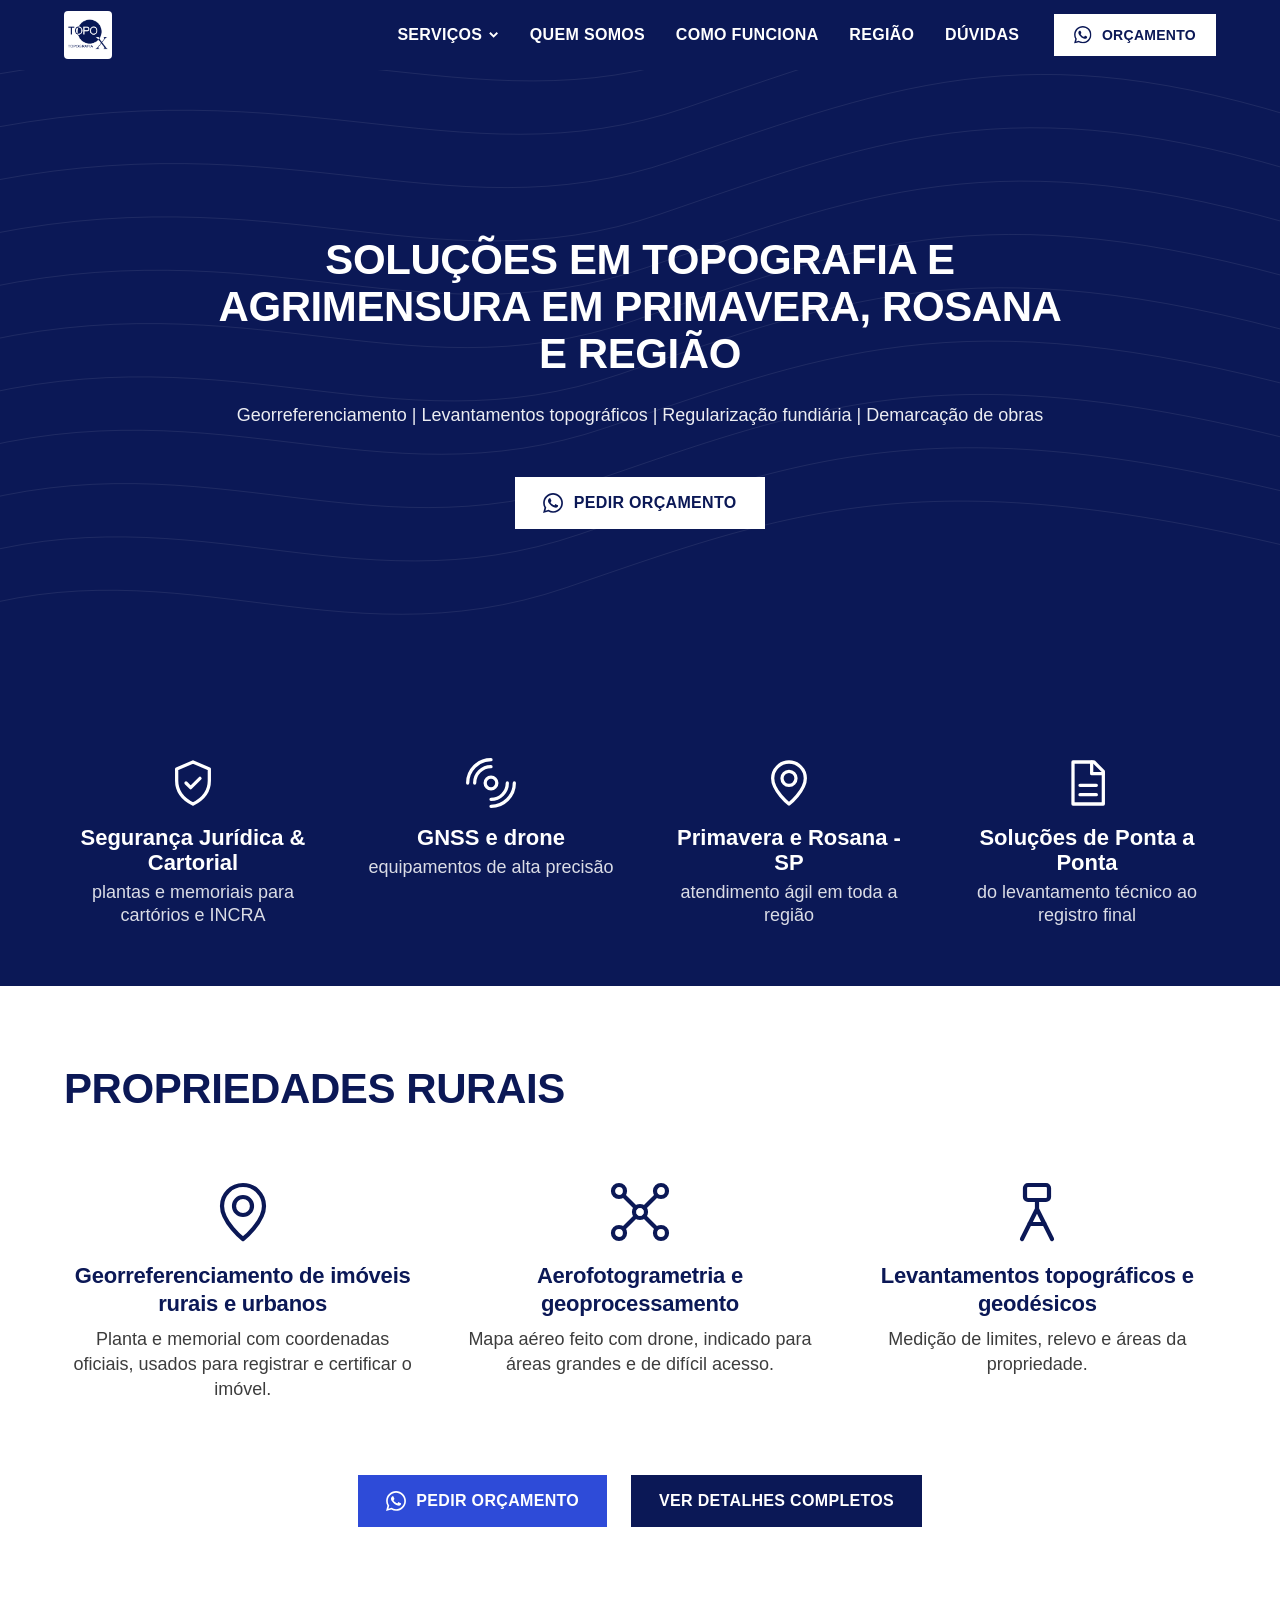
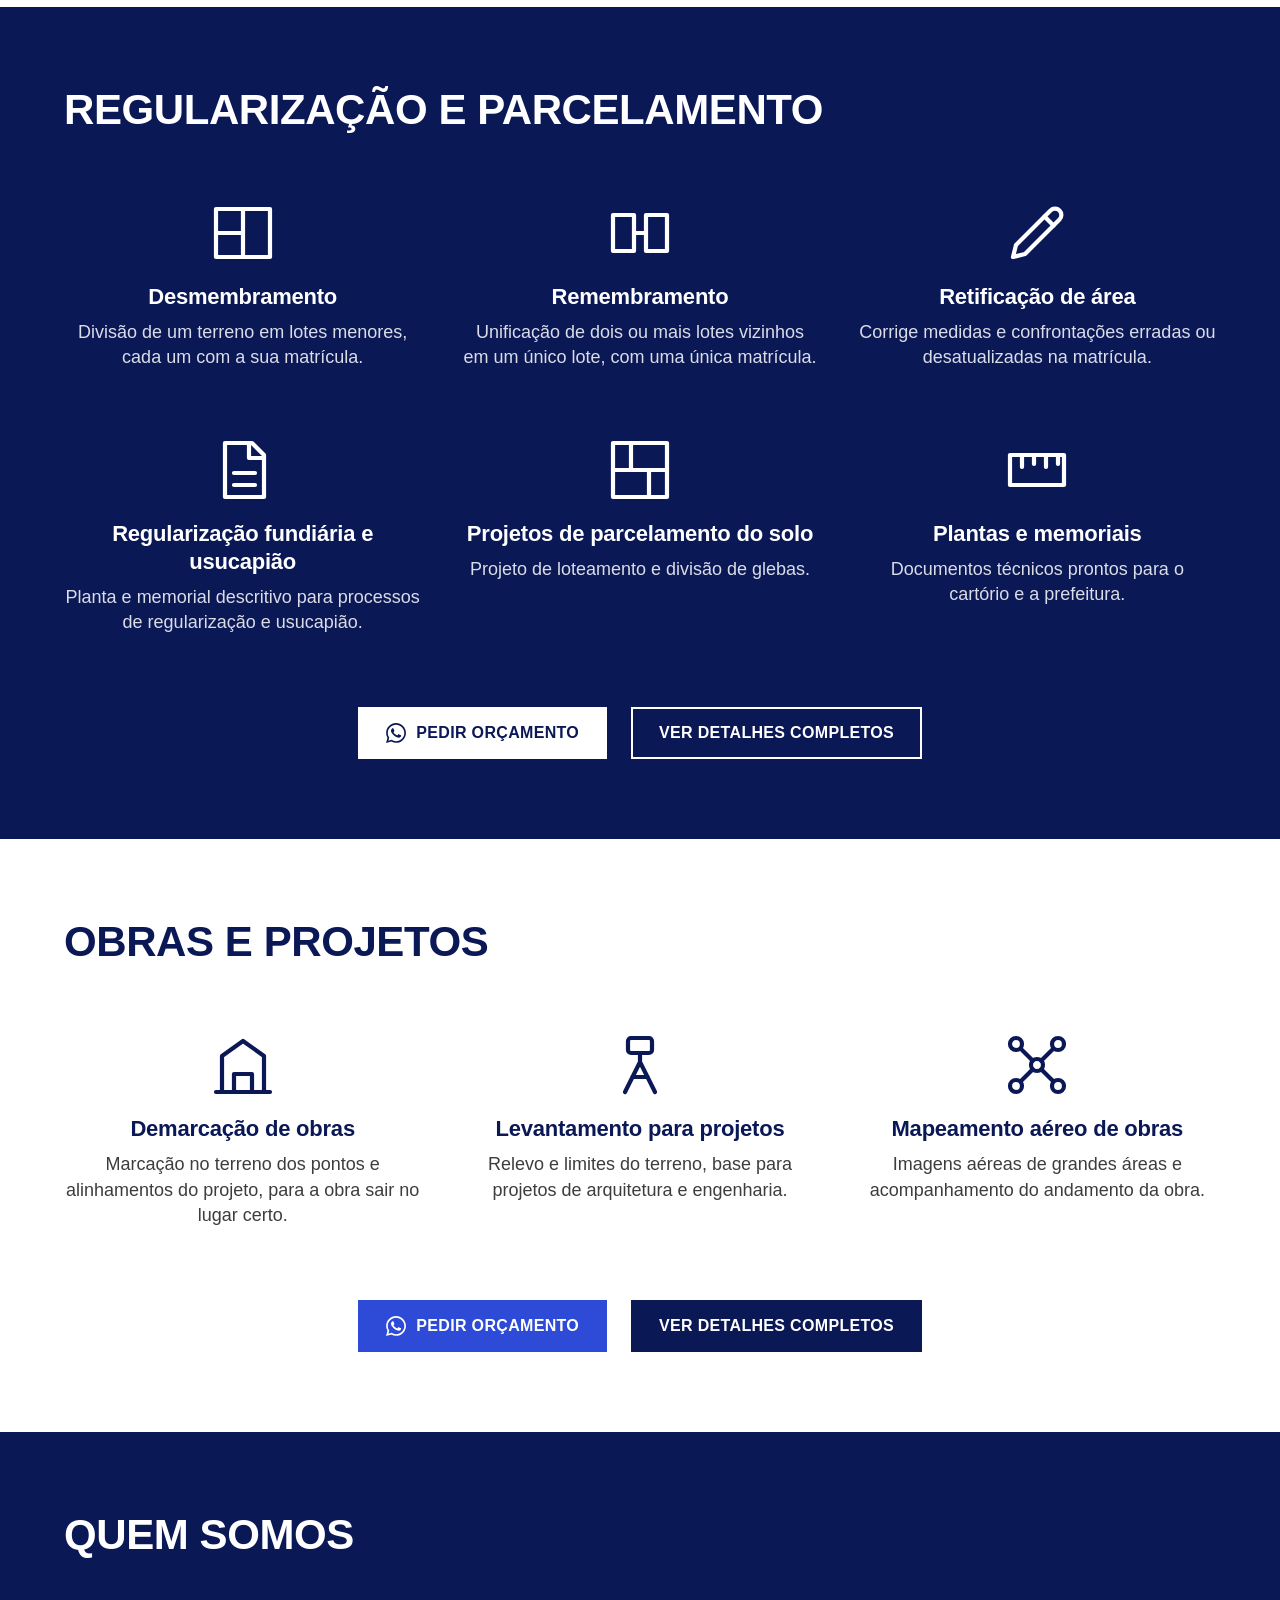
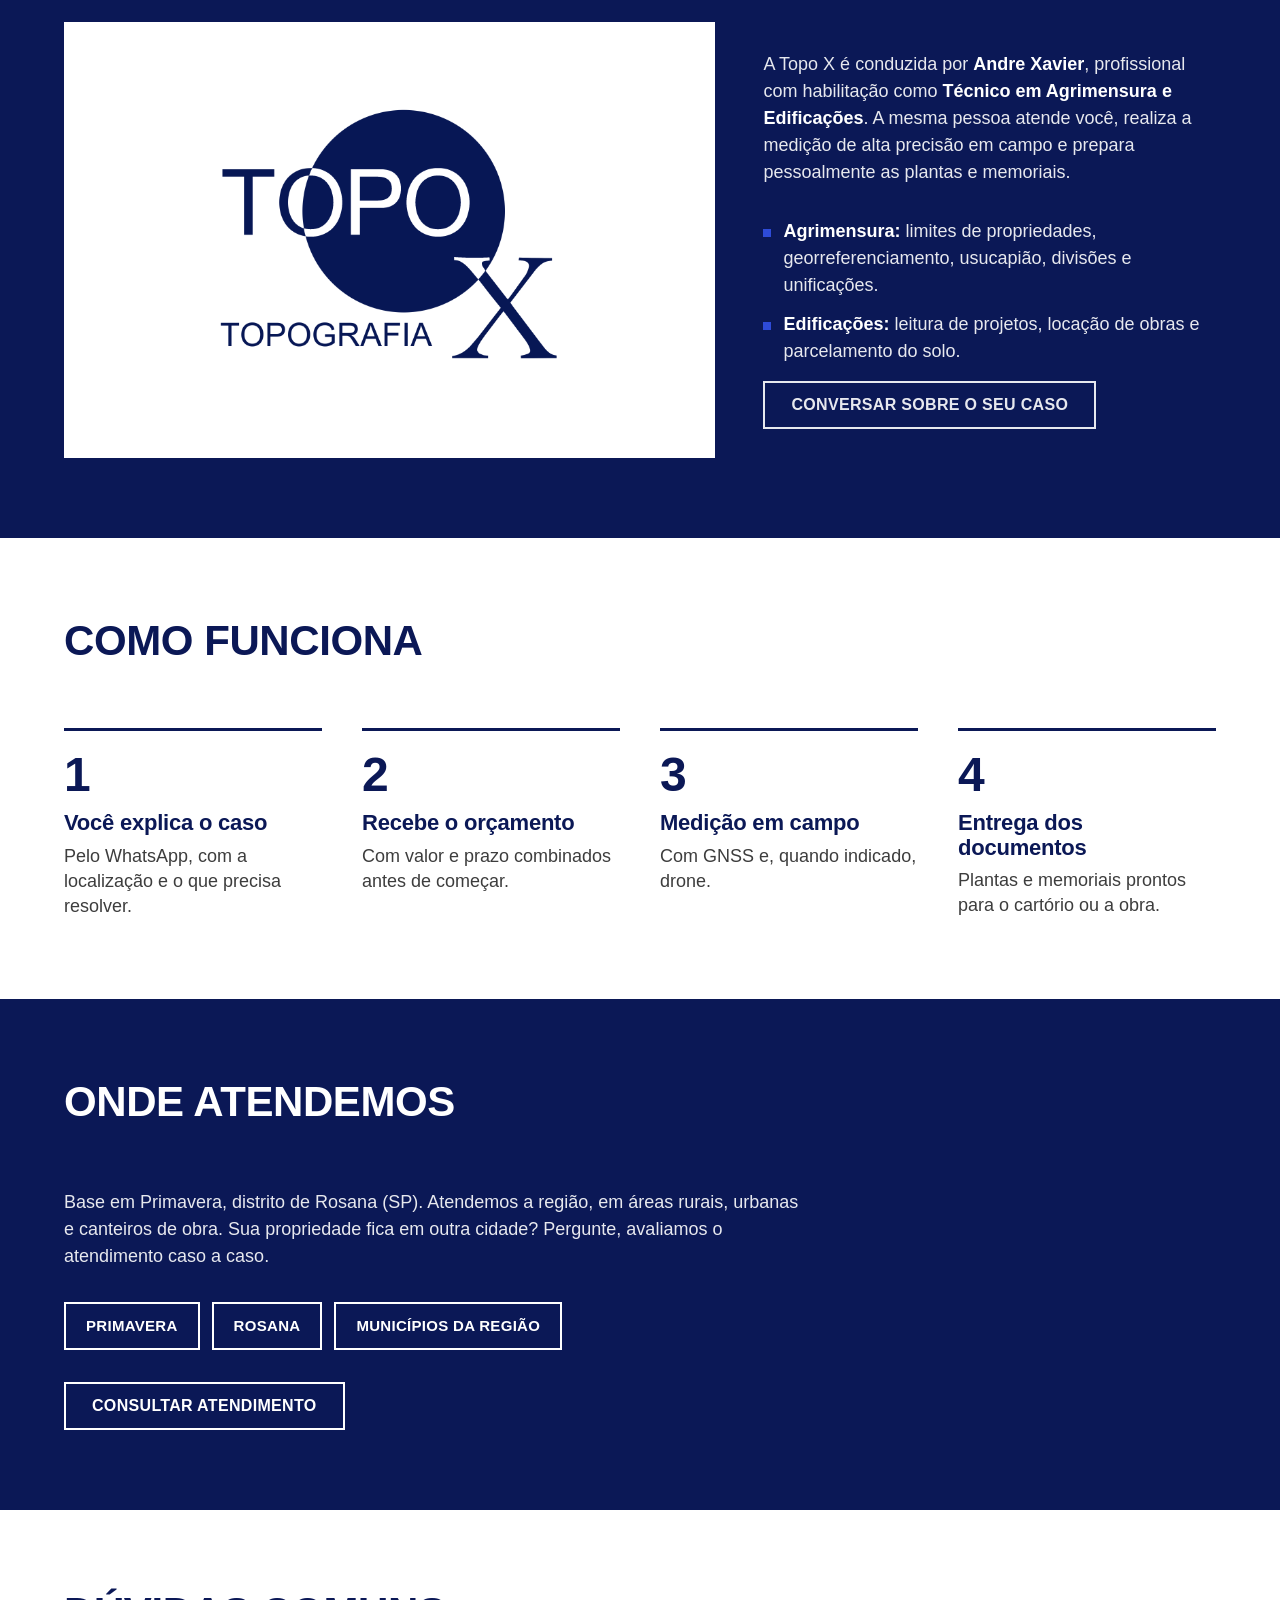
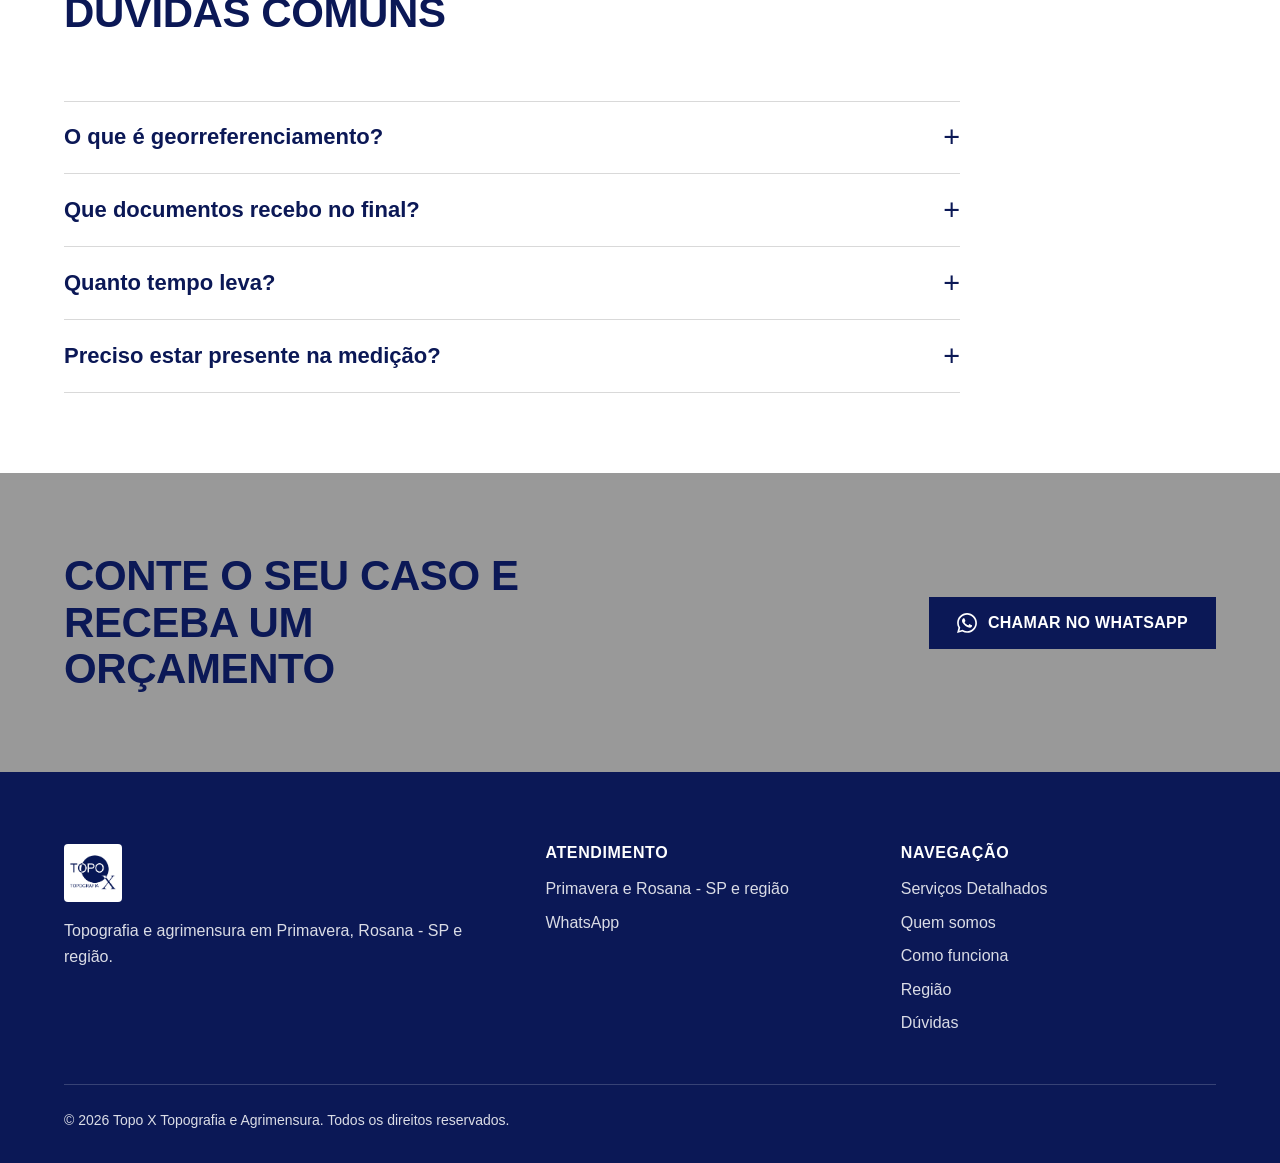
==== commit 9c79bdc6: "refactor: torna a chamada principal mais abrangente com Solucoes em Topografia e Agrimensura" ====
--- a/index.html
+++ b/index.html
@@ -4,7 +4,7 @@
 <head>
   <meta charset="UTF-8">
   <meta name="viewport" content="width=device-width, initial-scale=1">
-  <title>Topo X | Topografia e regularização de imóveis em Primavera e Rosana - SP</title>
+  <title>Topo X | Soluções em Topografia e Agrimensura em Primavera, Rosana e região</title>
   <meta name="description"
     content="Georreferenciamento, levantamentos topográficos, desmembramentos, usucapião, aerofotogrametria e demarcação de obras em Primavera, Rosana e região.">
   <link rel="icon" type="image/png" href="assets/img/logo-topox.png">
@@ -133,7 +133,7 @@
     <section class="hero" id="inicio">
       <div class="hero__midia" aria-hidden="true"></div>
       <div class="hero__conteudo">
-        <h1 class="hero__titulo">Topografia e regularização de imóveis em Primavera, Rosana e região</h1>
+        <h1 class="hero__titulo">Soluções em Topografia e Agrimensura em Primavera, Rosana e região</h1>
         <p class="hero__sub">Georreferenciamento | Levantamentos topográficos | Regularização fundiária | Demarcação de
           obras</p>
         <a class="btn btn--cheio" href="https://wa.me/5518981477228" data-wa="Ola! Gostaria de fazer um orçamento.">
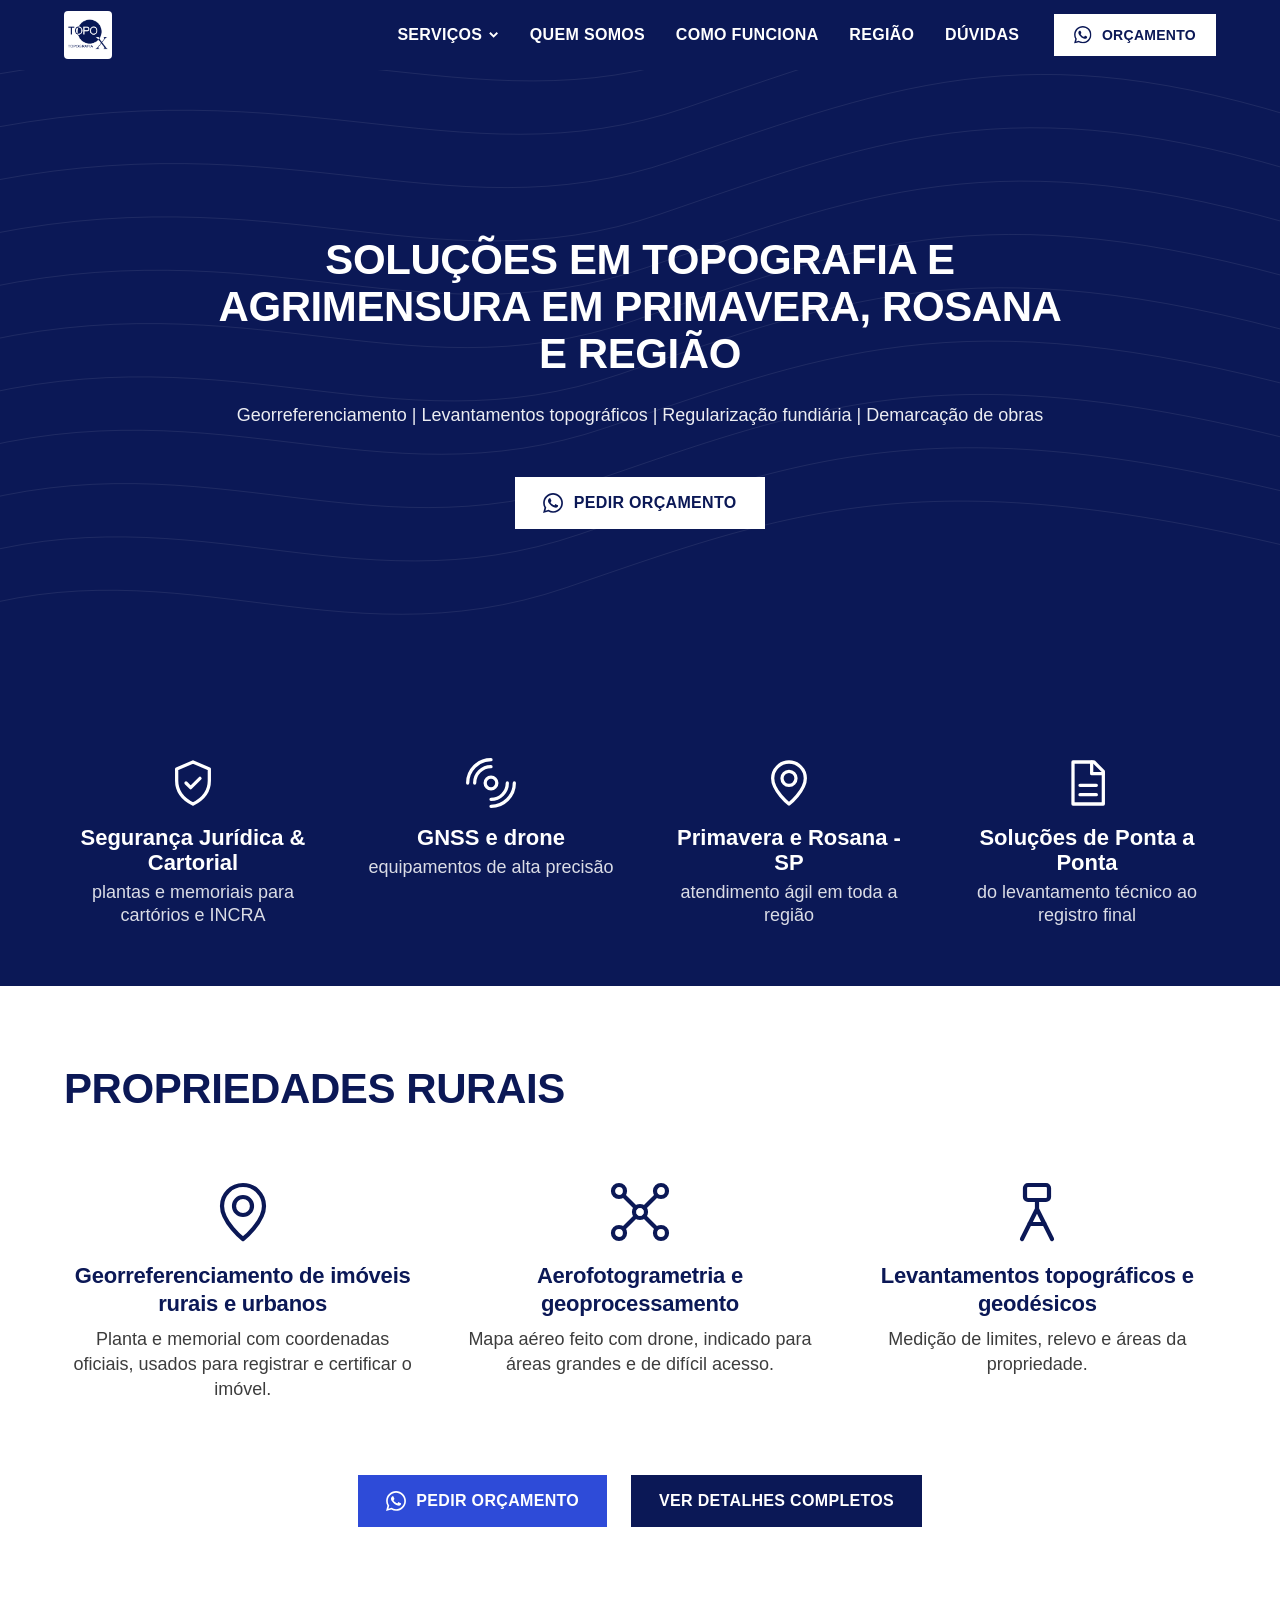
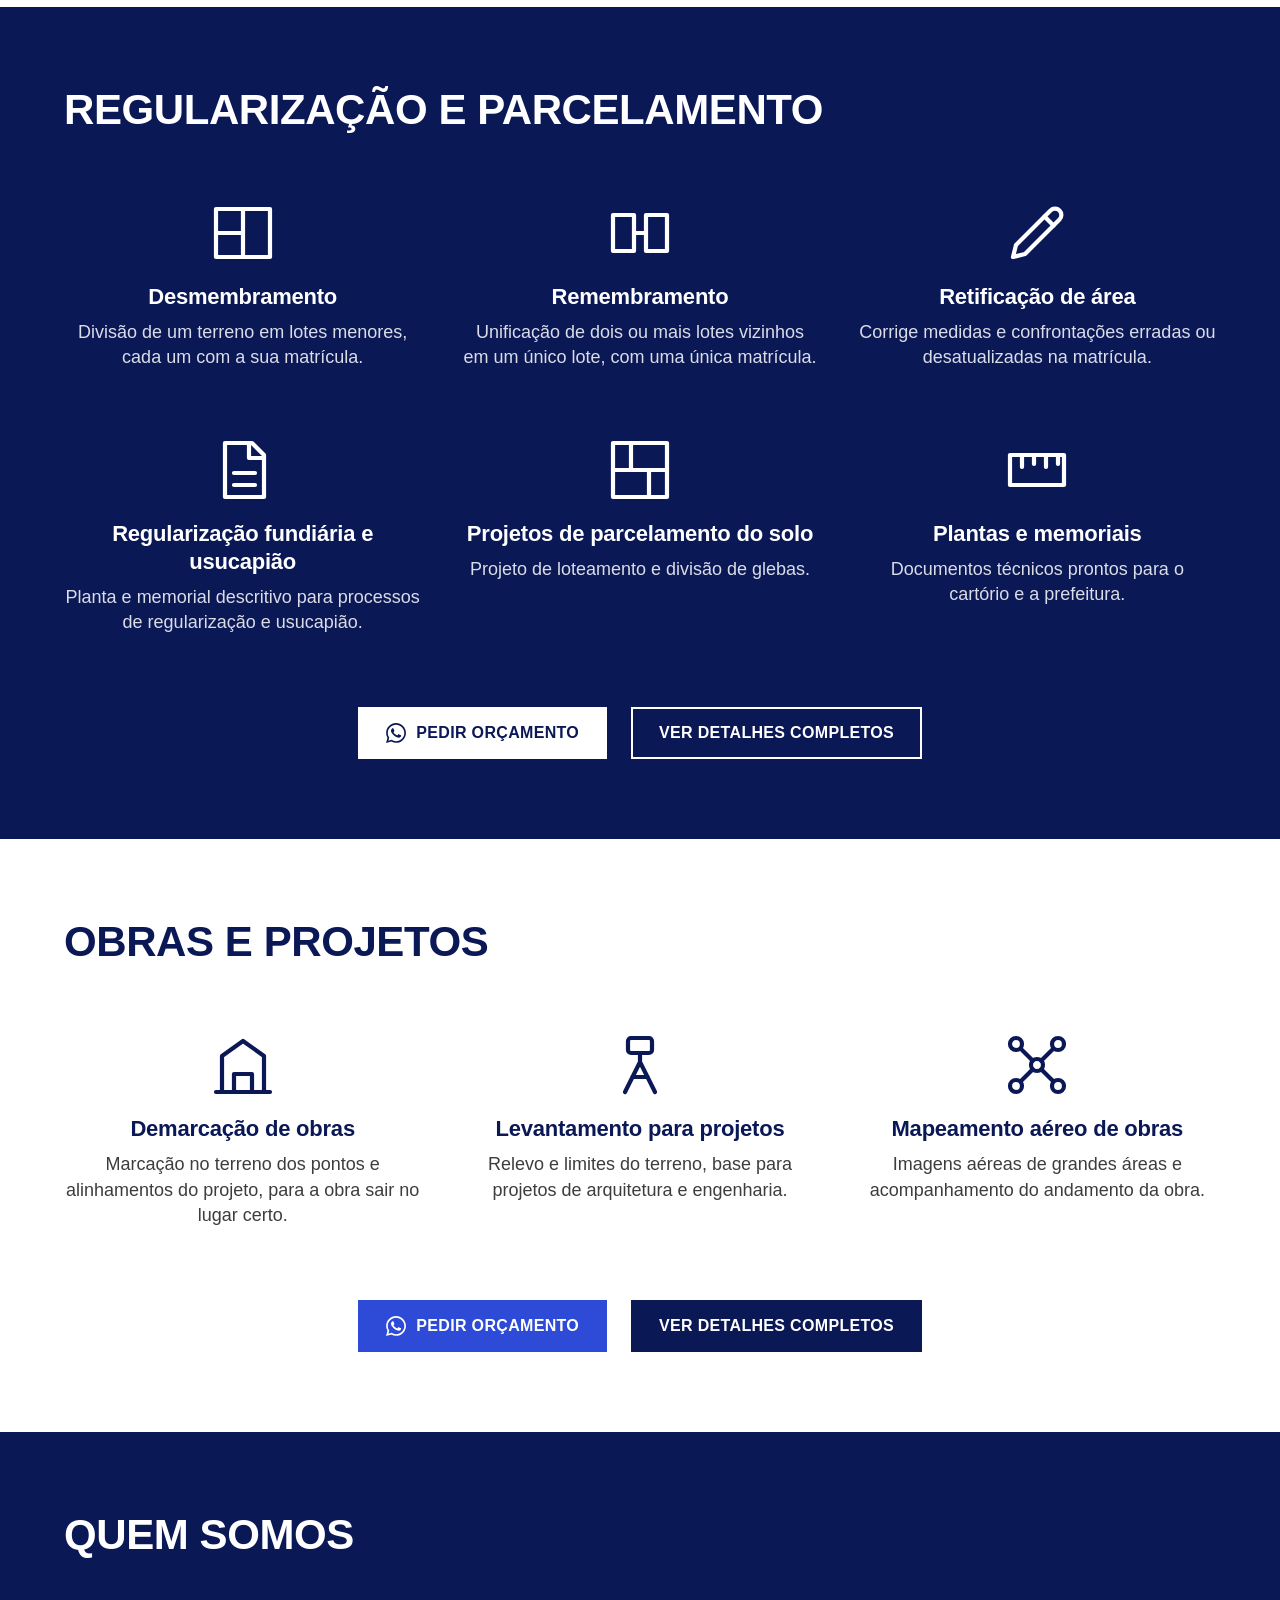
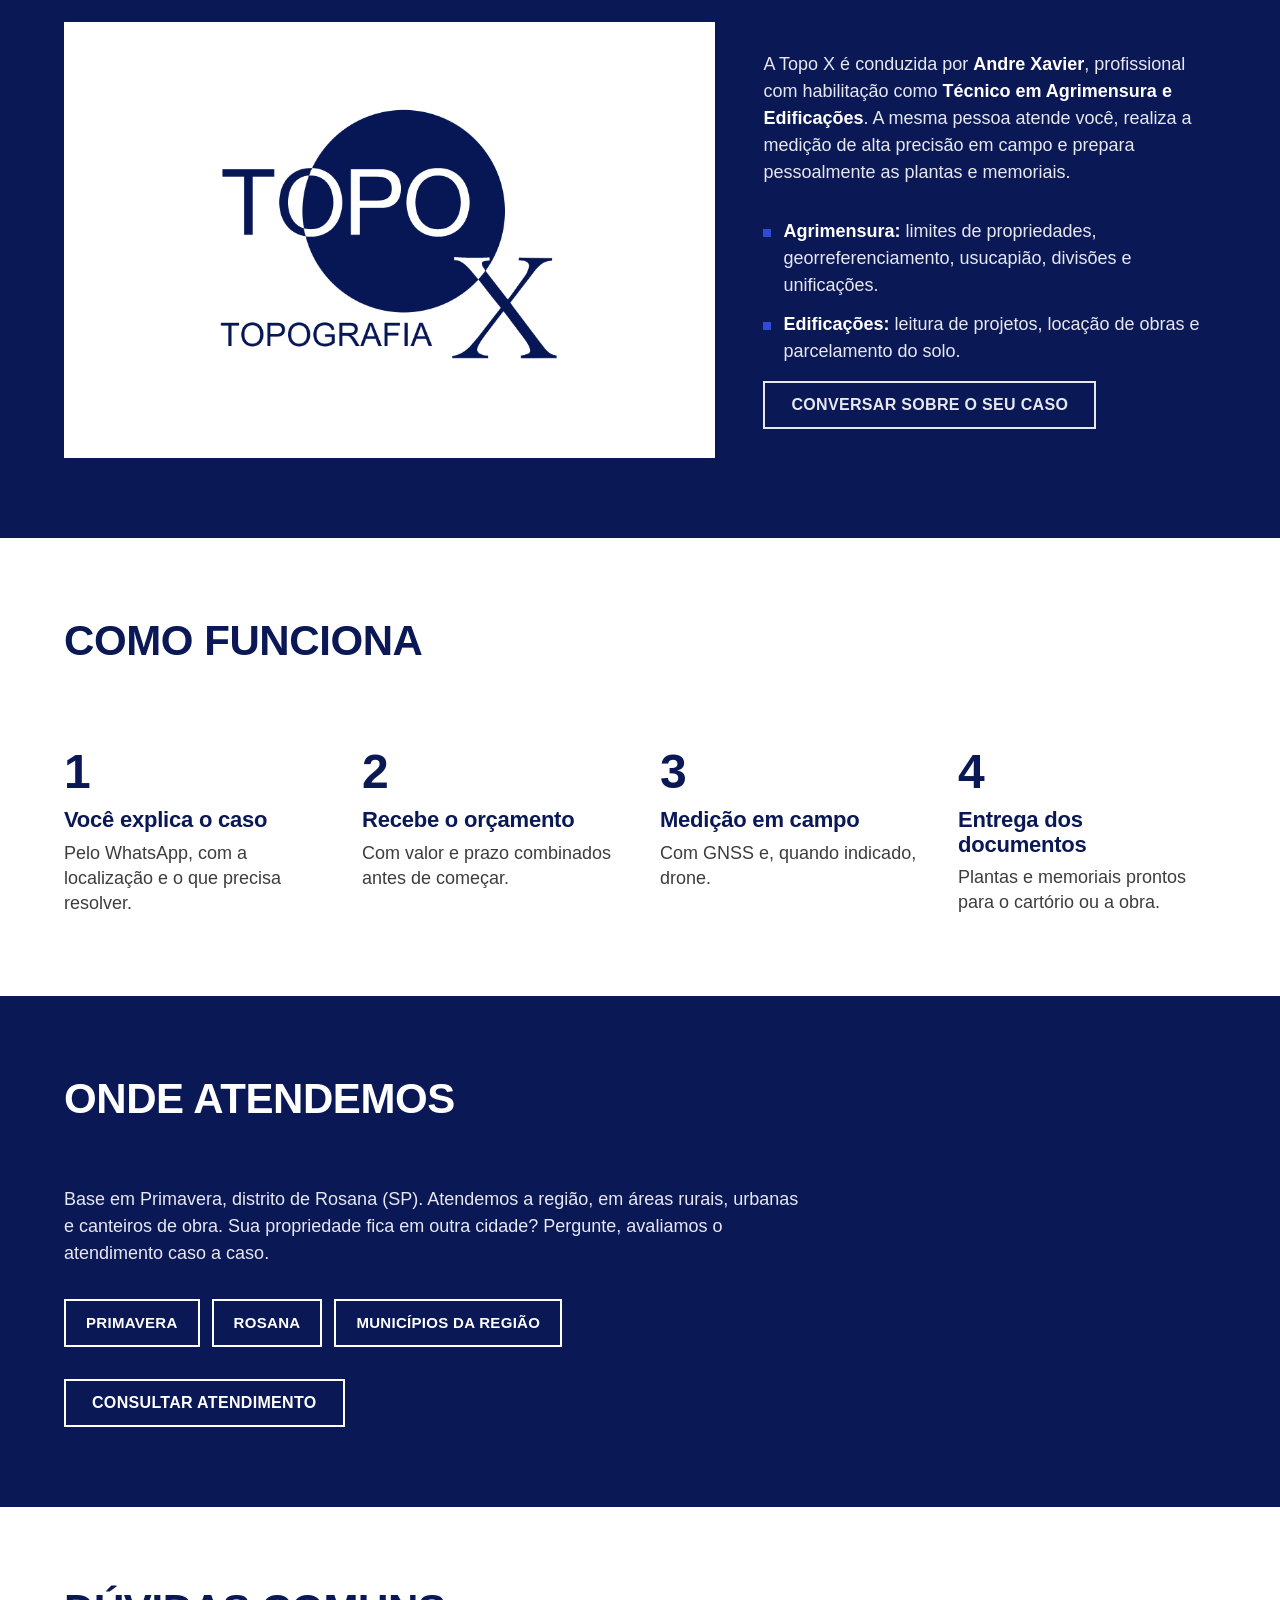
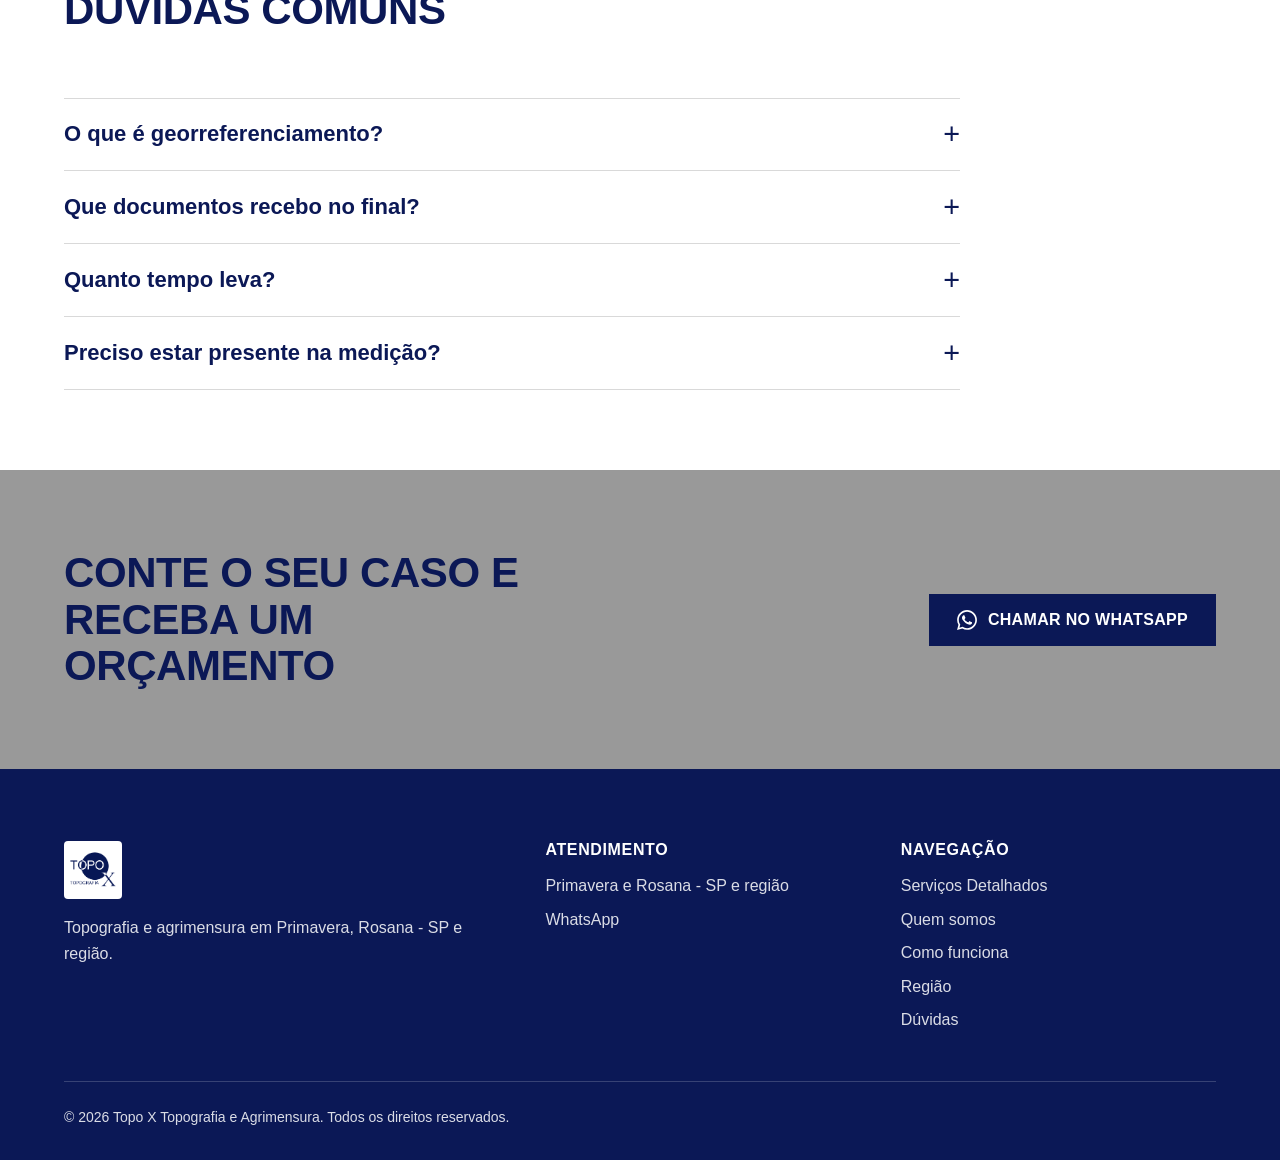
==== commit 0698916a: "Melhoria visual" ====
--- a/index.html
+++ b/index.html
@@ -132,8 +132,18 @@
     <!-- HERO -->
     <section class="hero" id="inicio">
       <div class="hero__midia" aria-hidden="true"></div>
+      <!-- Mira do instrumento: converge e trava antes de o título entrar -->
+      <div class="hero__mira" aria-hidden="true">
+        <span class="mira-v"></span>
+        <span class="mira-h"></span>
+      </div>
+      <div class="hero__traco" aria-hidden="true"></div>
       <div class="hero__conteudo">
-        <h1 class="hero__titulo">Soluções em Topografia e Agrimensura em Primavera, Rosana e região</h1>
+        <h1 class="hero__titulo">
+          <span class="linha"><span style="--i:0">Soluções em Topografia</span></span>
+          <span class="linha"><span style="--i:1">e Agrimensura em Primavera,</span></span>
+          <span class="linha"><span style="--i:2">Rosana e região</span></span>
+        </h1>
         <p class="hero__sub">Georreferenciamento | Levantamentos topográficos | Regularização fundiária | Demarcação de
           obras</p>
         <a class="btn btn--cheio" href="https://wa.me/5518981477228" data-wa="Ola! Gostaria de fazer um orçamento.">
@@ -148,7 +158,7 @@
     <section class="secao--preto secao--stats" aria-label="Destaques">
       <div class="container">
         <div class="grade">
-          <div class="stats">
+          <div class="stats" data-grupo>
             <div class="stat">
               <div class="stat__icone"><svg class="ico" aria-hidden="true">
                   <use href="#i-cert" />
@@ -187,8 +197,8 @@
       <span id="servicos"></span>
       <div class="container">
         <div class="grade">
-          <h2 class="titulo-secao">Propriedades rurais</h2>
-          <div class="servicos servicos--3">
+          <h2 class="titulo-secao" data-revelar>Propriedades rurais</h2>
+          <div class="servicos servicos--3" data-grupo>
             <article class="servico">
               <div class="servico__icone"><svg class="ico" aria-hidden="true">
                   <use href="#i-georef" />
@@ -231,8 +241,8 @@
     <section class="secao--preto faixa" id="regularizacao">
       <div class="container">
         <div class="grade">
-          <h2 class="titulo-secao">Regularização e parcelamento</h2>
-          <div class="servicos servicos--3">
+          <h2 class="titulo-secao" data-revelar>Regularização e parcelamento</h2>
+          <div class="servicos servicos--3" data-grupo>
             <article class="servico">
               <div class="servico__icone"><svg class="ico" aria-hidden="true">
                   <use href="#i-desmembra" />
@@ -296,8 +306,8 @@
     <section class="secao--branco faixa" id="obras">
       <div class="container">
         <div class="grade">
-          <h2 class="titulo-secao">Obras e projetos</h2>
-          <div class="servicos servicos--3">
+          <h2 class="titulo-secao" data-revelar>Obras e projetos</h2>
+          <div class="servicos servicos--3" data-grupo>
             <article class="servico">
               <div class="servico__icone"><svg class="ico" aria-hidden="true">
                   <use href="#i-obra" />
--- a/css/style.css
+++ b/css/style.css
@@ -78,21 +78,20 @@
 /* ---------- Botões ---------- */
 .btn {
   display: inline-flex; align-items: center; justify-content: center; gap: .65rem;
-  padding: 14px 26px; min-height: 48px; border: 2px solid currentColor; cursor: pointer; background: transparent;
+  padding: 14px 26px; min-height: 48px; border: 2px solid currentColor; cursor: pointer; background-color: transparent;
   font-weight: 700; font-size: var(--fs-btn); line-height: 1; letter-spacing: .02em; text-transform: uppercase;
-  transition: background var(--t), color var(--t), border-color var(--t);
-}
-.btn svg { width: 1.25em; height: 1.25em; fill: currentColor; flex: none; }
-.btn:hover { background: var(--preto); color: var(--branco); }
-.secao--preto .btn:hover, .btn--claro:hover { background: var(--branco); color: var(--preto); }
-.btn--cheio { background: var(--accent); border-color: var(--accent); color: var(--branco); }
-.btn--cheio:hover { background: var(--preto); border-color: var(--preto); color: var(--branco); }
-.secao--preto .btn--cheio:hover, .hero .btn--cheio:hover { background: var(--branco); border-color: var(--branco); color: var(--preto); }
+  transition: background-color var(--t), color var(--t), border-color var(--t), transform var(--t-fast);
+}
+.btn svg { width: 1.25em; height: 1.25em; fill: currentColor; flex: none; transition: transform var(--t-fast); }
+.btn:hover { background-color: var(--preto); color: var(--branco); border-color: var(--preto); }
+.secao--preto .btn:hover, .btn--claro:hover { background-color: var(--branco); color: var(--preto); border-color: var(--branco); }
+.btn--cheio { background-color: var(--accent); border-color: var(--accent); color: var(--branco); }
+.btn--cheio:hover { background-color: var(--preto); border-color: var(--preto); color: var(--branco); }
 /* Botões de destaque sobre fundo azul: brancos, para contrastar com a cor da logo */
-.header .btn--cheio, .hero .btn--cheio, .secao--preto .btn--cheio, .barra-whats .btn--cheio { background: var(--branco); border-color: var(--branco); color: var(--preto); }
-.header .btn--cheio:hover, .hero .btn--cheio:hover, .secao--preto .btn--cheio:hover, .barra-whats .btn--cheio:hover { background: transparent; border-color: var(--branco); color: var(--branco); }
-.btn--preto { background: var(--preto); border-color: var(--preto); color: var(--branco); }
-.btn--preto:hover { background: var(--branco); color: var(--preto); }
+.header .btn--cheio, .hero .btn--cheio, .secao--preto .btn--cheio, .barra-whats .btn--cheio { background-color: var(--branco); border-color: var(--branco); color: var(--preto); }
+.header .btn--cheio:hover, .hero .btn--cheio:hover, .secao--preto .btn--cheio:hover, .barra-whats .btn--cheio:hover { background-color: transparent; border-color: var(--branco); color: var(--branco); }
+.btn--preto { background-color: var(--preto); border-color: var(--preto); color: var(--branco); }
+.btn--preto:hover { background-color: var(--branco); border-color: var(--preto); color: var(--preto); }
 .btn--pequeno { padding: 10px 18px; min-height: 42px; font-size: 14px; }
 
 /* ---------- Cabeçalho ---------- */
@@ -294,44 +293,297 @@
 
 .card-detalhe__acoes { display: flex; flex-wrap: wrap; align-items: center; gap: 16px; }
 
-/* ---------- Animações de Scroll nos Ícones ---------- */
-@media (prefers-reduced-motion: no-preference) {
-  /* Animação com CSS nativo (Scroll-driven animations) */
-  @supports ((animation-timeline: view()) and (animation-range: entry)) {
-    @keyframes scroll-revelar-icone {
-      from {
-        opacity: 0;
-        transform: translateY(28px) scale(0.82);
-      }
-      to {
-        opacity: 1;
-        transform: translateY(0) scale(1);
-      }
-    }
-
-    .stat__icone,
-    .servico__icone,
-    .card-detalhe__icone {
-      animation: scroll-revelar-icone linear backwards;
-      animation-timeline: view();
-      animation-range: entry 10% contain 40%;
-    }
-  }
-
-  /* Fallback progressivo com IntersectionObserver (para navegadores sem suporte nativo a view-timeline) */
-  .animar-scroll-fallback {
-    opacity: 0;
-    transform: translateY(24px) scale(0.85);
-    transition: opacity 0.6s cubic-bezier(0.16, 1, 0.3, 1), transform 0.6s cubic-bezier(0.16, 1, 0.3, 1);
-    will-change: opacity, transform;
-  }
-  .animar-scroll-fallback.visivel {
-    opacity: 1;
-    transform: translateY(0) scale(1);
-  }
-}
+/* ==========================================================
+   MOTION SYSTEM
+   Linguagem de movimento derivada do ofício: um instrumento
+   topográfico adquirindo e travando um alvo. A mira converge,
+   a linha do levantamento é traçada, o marco é cravado.
+   Um único mecanismo de revelação (JS + IntersectionObserver)
+   que degrada para conteúdo estático e visível.
+   ========================================================== */
+
+/* ---------- Tokens de movimento ---------- */
+:root {
+  --ease-mira: cubic-bezier(.22, 1, .36, 1);      /* desacelera como uma mira travando */
+  --ease-traco: cubic-bezier(.65, 0, .35, 1);     /* traçado constante, para regras e linhas */
+  --dur-1: .35s;
+  --dur-2: .7s;
+  --dur-3: 1.1s;
+  --passo: 70ms;                                   /* defasagem entre itens de um grupo */
+}
+
+/* Estado inicial: só é aplicado quando o JS confirma que pode animar.
+   Sem JS, ou com movimento reduzido, nada fica escondido. */
+.js-anim [data-revelar] {
+  opacity: 0;
+  transform: translateY(18px);
+}
+.js-anim [data-revelar="regra"] {
+  opacity: 1;
+  transform: none;
+}
+/* A regra é o próprio traço: ela cresce da esquerda para a direita. */
+.js-anim .revelar-regra {
+  transform: scaleX(0);
+  transform-origin: left center;
+  transition: transform var(--dur-3) var(--ease-traco);
+  transition-delay: var(--atraso, 0ms);
+}
+.js-anim [data-revelar].revelado {
+  opacity: 1;
+  transform: none;
+  transition:
+    opacity var(--dur-2) var(--ease-mira),
+    transform var(--dur-2) var(--ease-mira);
+  transition-delay: var(--atraso, 0ms);
+}
+.js-anim [data-revelar="regra"].revelado { transition: none; }
+.js-anim .revelar-regra.revelado {
+  transform: scaleX(1);
+}
+
+/* ---------- 1. Sequência de carregamento do hero ---------- */
+/* A mira do instrumento converge e trava; depois a linha do
+   levantamento é traçada sobre as curvas de nível; o título
+   entra por último, como o resultado da medição. */
+.hero__mira {
+  position: absolute; inset: 0; z-index: 2; pointer-events: none;
+  display: grid; place-items: center;
+}
+.hero__mira span {
+  position: absolute;
+  background: rgba(255, 255, 255, .55);
+}
+/* Haste vertical e horizontal que fecham no centro */
+.hero__mira .mira-v { width: 1px; height: 46px; transform: translateY(-120px); }
+.hero__mira .mira-h { height: 1px; width: 46px; transform: translateX(-120px); }
+.hero__mira .mira-v,
+.hero__mira .mira-h { opacity: 0; }
+
+.js-anim .hero__mira .mira-v {
+  animation: mira-v 1.05s var(--ease-mira) .15s forwards;
+}
+.js-anim .hero__mira .mira-h {
+  animation: mira-h 1.05s var(--ease-mira) .15s forwards;
+}
+@keyframes mira-v {
+  0%   { opacity: 0; transform: translateY(-120px); }
+  55%  { opacity: 1; }
+  100% { opacity: 1; transform: translateY(0); }
+}
+@keyframes mira-h {
+  0%   { opacity: 0; transform: translateX(-120px); }
+  55%  { opacity: 1; }
+  100% { opacity: 1; transform: translateX(0); }
+}
+/* O traço horizontal do levantamento, desenhado da esquerda para a direita */
+.hero__traco {
+  position: absolute; left: 0; right: 0; top: 50%; height: 1px; z-index: 2;
+  background: linear-gradient(90deg,
+    transparent 0%,
+    rgba(255, 255, 255, .45) 12%,
+    rgba(255, 255, 255, .45) 88%,
+    transparent 100%);
+  transform: scaleX(0); transform-origin: center;
+  pointer-events: none;
+}
+.js-anim .hero__traco {
+  animation: traco-levantamento 1.5s var(--ease-traco) .85s forwards;
+}
+@keyframes traco-levantamento {
+  from { transform: scaleX(0); }
+  to   { transform: scaleX(1); }
+}
+/* A mira some depois de travar, devolvendo o palco ao título */
+.js-anim .hero__mira {
+  animation: mira-sair .7s var(--ease-mira) 1.25s forwards;
+}
+@keyframes mira-sair {
+  to { opacity: 0; }
+}
+
+/* Título do hero: entra em blocos, de baixo para cima */
+.js-anim .hero__titulo .linha {
+  display: block; overflow: hidden;
+}
+.js-anim .hero__titulo .linha > span {
+  display: block;
+  transform: translateY(105%);
+  animation: subir-linha 1s var(--ease-mira) forwards;
+  animation-delay: calc(1.05s + var(--i, 0) * 90ms);
+}
+@keyframes subir-linha {
+  to { transform: translateY(0); }
+}
+.js-anim .hero__sub,
+.js-anim .hero__conteudo .btn,
+.js-anim .pills {
+  opacity: 0;
+  animation: hero-entrar .8s var(--ease-mira) forwards;
+}
+.js-anim .hero__sub { animation-delay: 1.5s; }
+.js-anim .hero__conteudo .btn { animation-delay: 1.62s; }
+.js-anim .pills { animation-delay: 1.66s; }
+@keyframes hero-entrar {
+  from { opacity: 0; transform: translateY(16px); }
+  to   { opacity: 1; transform: none; }
+}
+
+/* ---------- 2. Instrumentos: os ícones demonstram o próprio trabalho ---------- */
+/* Anel do GNSS: pulsa para fora, como sinal de satélite. */
+#i-gnss path { transform-origin: 12px 12px; }
+.js-anim .stat__icone.revelado #i-gnss,
+.js-anim .servico__icone.revelado #i-gnss,
+.js-anim .card-detalhe__icone.revelado #i-gnss {
+  animation: gnss-sinal 2.6s ease-out calc(var(--atraso, 0ms) + .3s) 2;
+}
+@keyframes gnss-sinal {
+  0%   { opacity: .35; transform: scale(.94); }
+  60%  { opacity: 1; transform: scale(1); }
+  100% { opacity: 1; transform: scale(1); }
+}
+/* Drone: os rotores giram. */
+.js-anim .stat__icone.revelado #i-drone circle:nth-of-type(n+2),
+.js-anim .servico__icone.revelado #i-drone circle:nth-of-type(n+2),
+.js-anim .card-detalhe__icone.revelado #i-drone circle:nth-of-type(n+2) {
+  transform-origin: 12px 12px;
+  animation: rotor 1.4s linear calc(var(--atraso, 0ms) + .2s) 3;
+}
+@keyframes rotor {
+  to { transform: rotate(360deg); }
+}
+/* Certificado: o visto é desenhado, como uma conferência sendo fechada. */
+.js-anim .stat__icone.revelado #i-cert path:nth-of-type(2) {
+  stroke-dasharray: 24;
+  stroke-dashoffset: 24;
+  animation: tracar-visto .6s var(--ease-traco) calc(var(--atraso, 0ms) + .45s) forwards;
+}
+@keyframes tracar-visto {
+  to { stroke-dashoffset: 0; }
+}
+/* Documento: as linhas de texto são escritas uma a uma. */
+.js-anim .stat__icone.revelado #i-doc path:nth-of-type(2),
+.js-anim .servico__icone.revelado #i-doc path:nth-of-type(2),
+.js-anim .card-detalhe__icone.revelado #i-doc path:nth-of-type(2) {
+  stroke-dasharray: 30;
+  stroke-dashoffset: 30;
+  animation: tracar-visto .7s var(--ease-traco) calc(var(--atraso, 0ms) + .4s) forwards;
+}
+/* Georreferenciamento: o pino cai e crava no ponto. */
+.js-anim .stat__icone.revelado #i-georef,
+.js-anim .servico__icone.revelado #i-georef,
+.js-anim .card-detalhe__icone.revelado #i-georef {
+  animation: cravar-pino .7s var(--ease-mira) var(--atraso, 0ms) both;
+}
+@keyframes cravar-pino {
+  0%   { transform: translateY(-8px) scale(.9); opacity: 0; }
+  70%  { transform: translateY(1px) scale(1.03); opacity: 1; }
+  100% { transform: none; opacity: 1; }
+}
+
+/* ---------- 3. Etapas: a travessia (numerais que realmente são sequência) ---------- */
+.etapas { counter-reset: etapa; }
+.etapas li { position: relative; }
+/* A linha da travessia, ligando uma etapa à seguinte. */
+.etapas__linha {
+  position: absolute; top: 0; left: 0; right: 0; height: 3px;
+  background: var(--linha); overflow: hidden;
+}
+.etapas__linha::after {
+  content: ""; position: absolute; inset: 0;
+  background: var(--accent);
+  transform: scaleX(0); transform-origin: left center;
+  transition: transform 1.4s var(--ease-traco);
+}
+.js-anim .etapas.revelado .etapas__linha::after { transform: scaleX(1); }
+.etapas li { border-top: 0; padding-top: 1.25rem; }
+
+/* ---------- 4. Cartões: perímetro traçado no hover ---------- */
+.card-detalhe { position: relative; }
+.card-detalhe::after {
+  content: ""; position: absolute; inset: 0; pointer-events: none;
+  border: 2px solid transparent;
+  transition: border-color var(--dur-1) var(--ease-mira);
+}
+.card-detalhe:hover::after { border-color: var(--accent); }
+.secao--preto .card-detalhe:hover::after { border-color: #fff; }
+.card-detalhe__icone { transition: background var(--dur-1) var(--ease-mira), color var(--dur-1) var(--ease-mira); }
+.card-detalhe:hover .card-detalhe__icone { background: var(--accent); color: #fff; border-color: var(--accent); }
+.secao--preto .card-detalhe:hover .card-detalhe__icone { background: #fff; color: var(--preto); border-color: #fff; }
+
+/* Serviços: o ícone ganha um marco sob os pés */
+.servico__icone { position: relative; transition: transform var(--dur-2) var(--ease-mira); }
+.servico:hover .servico__icone { transform: translateY(-4px); }
+.servico__icone::after {
+  content: ""; position: absolute; left: 50%; bottom: -6px; width: 0; height: 2px;
+  background: var(--accent); transform: translateX(-50%);
+  transition: width var(--dur-2) var(--ease-mira);
+}
+.secao--preto .servico__icone::after { background: #fff; }
+.servico:hover .servico__icone::after { width: 40px; }
+
+/* ---------- 5. Botões: transição suave de esmaecer no hover ---------- */
+.btn {
+  transition: background-color var(--t), color var(--t), border-color var(--t), transform var(--t-fast);
+}
+.btn::before { content: none; display: none; }
+.btn svg { transition: transform var(--dur-1) var(--ease-mira); }
+.btn:hover svg { transform: translateX(2px); }
+.btn:active { transform: translateY(1px); }
+
+/* ---------- 6. Regras de seção: o traço que se desenha ---------- */
+.revelar-regra {
+  display: block; height: 1px; background: currentColor; opacity: .18;
+  margin-bottom: 1.5rem;
+}
+.card-detalhe .revelar-regra { margin: 0; }
+
+/* ---------- 7. Cabeçalho e barra fixa ---------- */
+.header { transition: background var(--dur-2) var(--ease-mira), box-shadow var(--dur-2) var(--ease-mira); }
+.header[data-rolado="true"] { box-shadow: 0 2px 18px rgba(11, 24, 86, .28); }
+/* Barra de progresso da leitura, no fio inferior do cabeçalho */
+.barra-progresso {
+  position: absolute; left: 0; bottom: 0; height: 2px; width: 100%;
+  background: var(--accent); transform: scaleX(0); transform-origin: left center;
+}
+/* Indicador da seção atual, no menu */
+.nav__link { position: relative; }
+.nav__link::after {
+  content: ""; position: absolute; left: 0; right: 0; bottom: -2px; height: 2px;
+  background: currentColor; transform: scaleX(0); transform-origin: left center;
+  transition: transform var(--dur-2) var(--ease-mira);
+}
+.nav__link:hover::after, .nav__link[aria-current="true"]::after { transform: scaleX(1); }
+@media (max-width: 960px) { .nav__link::after { display: none; } }
+
+/* ---------- 8. FAQ: abertura que mostra o que mudou ---------- */
+.faq details p {
+  opacity: 0; transform: translateY(-4px);
+  transition: opacity var(--dur-1) var(--ease-mira), transform var(--dur-1) var(--ease-mira);
+}
+.faq details[open] p { opacity: 1; transform: none; }
+.faq summary::after { transition: transform var(--dur-1) var(--ease-mira); }
+.faq details[open] summary::after { transform: rotate(180deg); }
+
+/* ---------- 9. Região: os marcos entram em sequência ---------- */
+.regiao__lista li { transition: background var(--dur-1) var(--ease-mira), color var(--dur-1) var(--ease-mira); }
+.regiao__lista li:hover { background: #fff; color: var(--preto); }
 
 @media (prefers-reduced-motion: reduce) {
   html { scroll-behavior: auto; }
-  * { transition: none !important; }
-}
+  *, *::before, *::after {
+    transition-duration: .01ms !important;
+    animation-duration: .01ms !important;
+    animation-iteration-count: 1 !important;
+  }
+  .js-anim [data-revelar],
+  .js-anim .hero__sub,
+  .js-anim .hero__conteudo .btn,
+  .js-anim .pills,
+  .js-anim .hero__titulo .linha > span {
+    opacity: 1 !important;
+    transform: none !important;
+  }
+  .js-anim .hero__mira, .hero__traco { display: none; }
+  .js-anim .revelar-regra { transform: scaleX(1) !important; }
+}
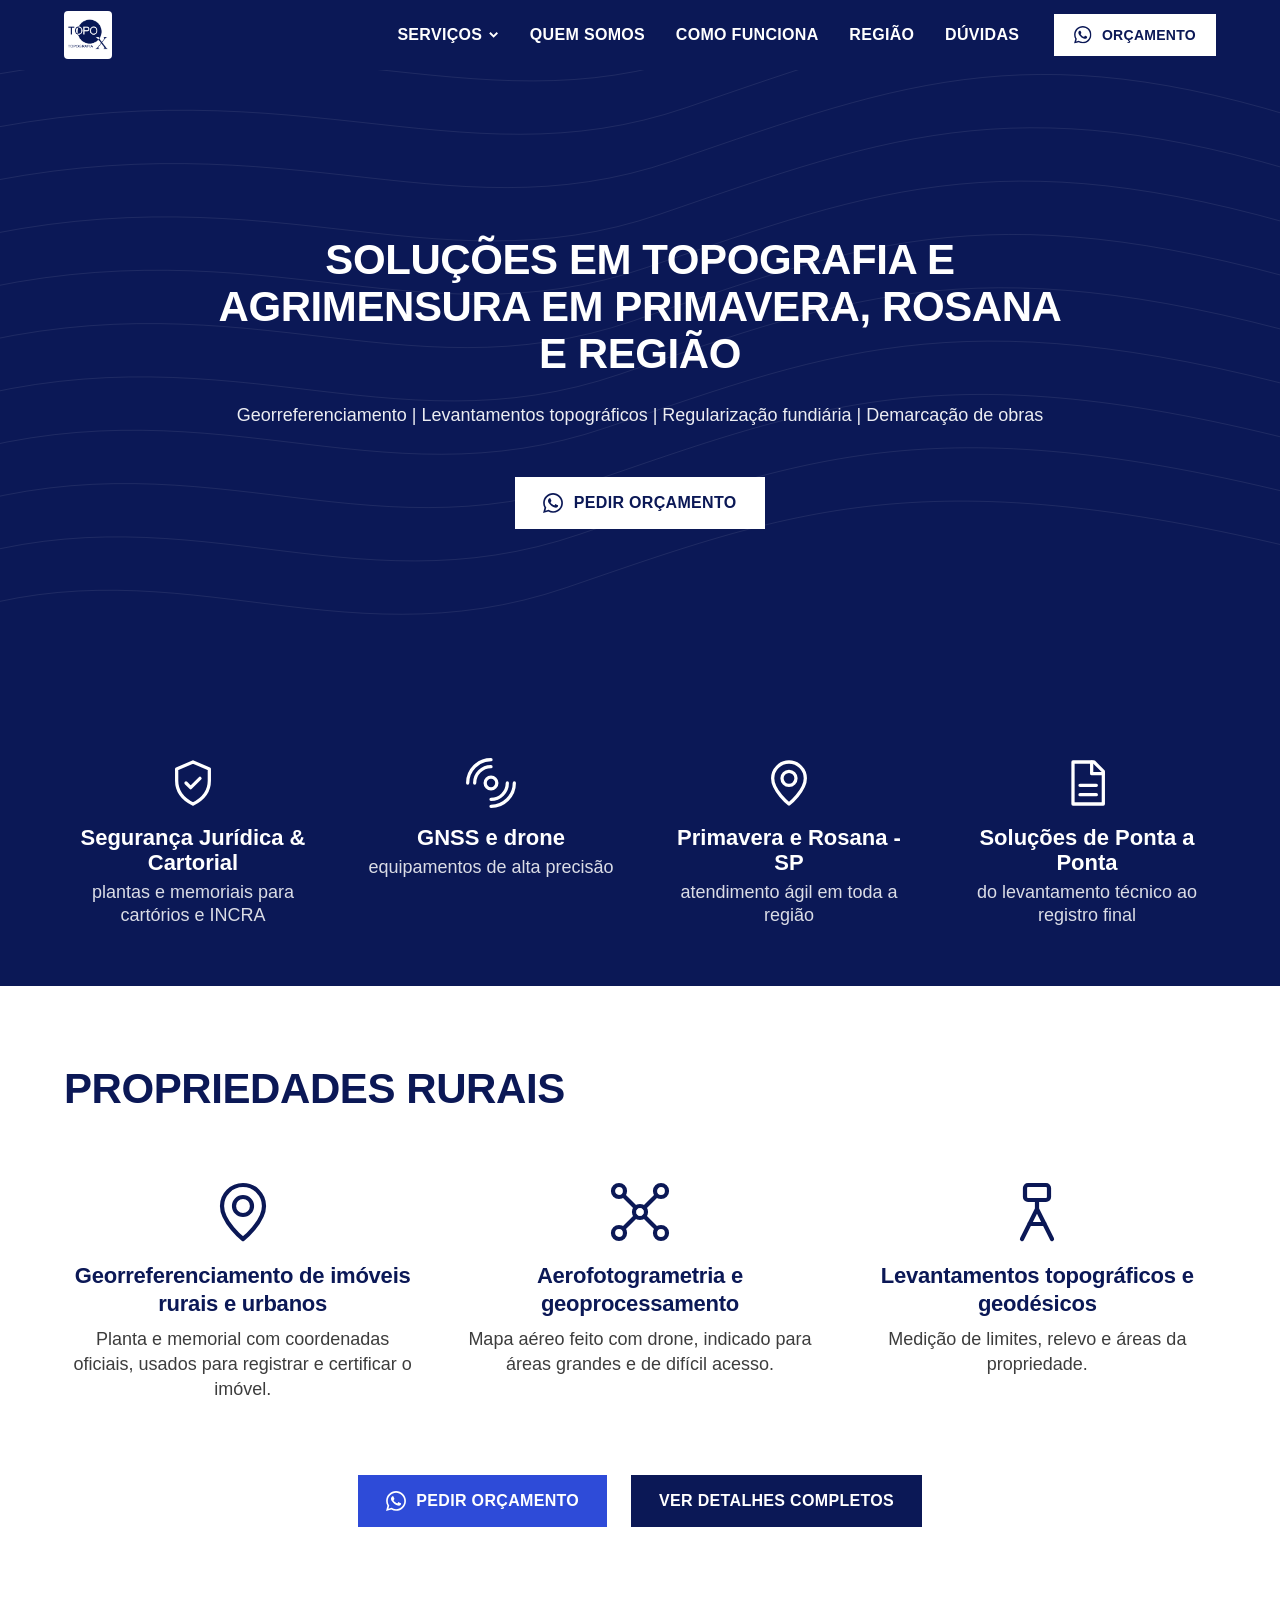
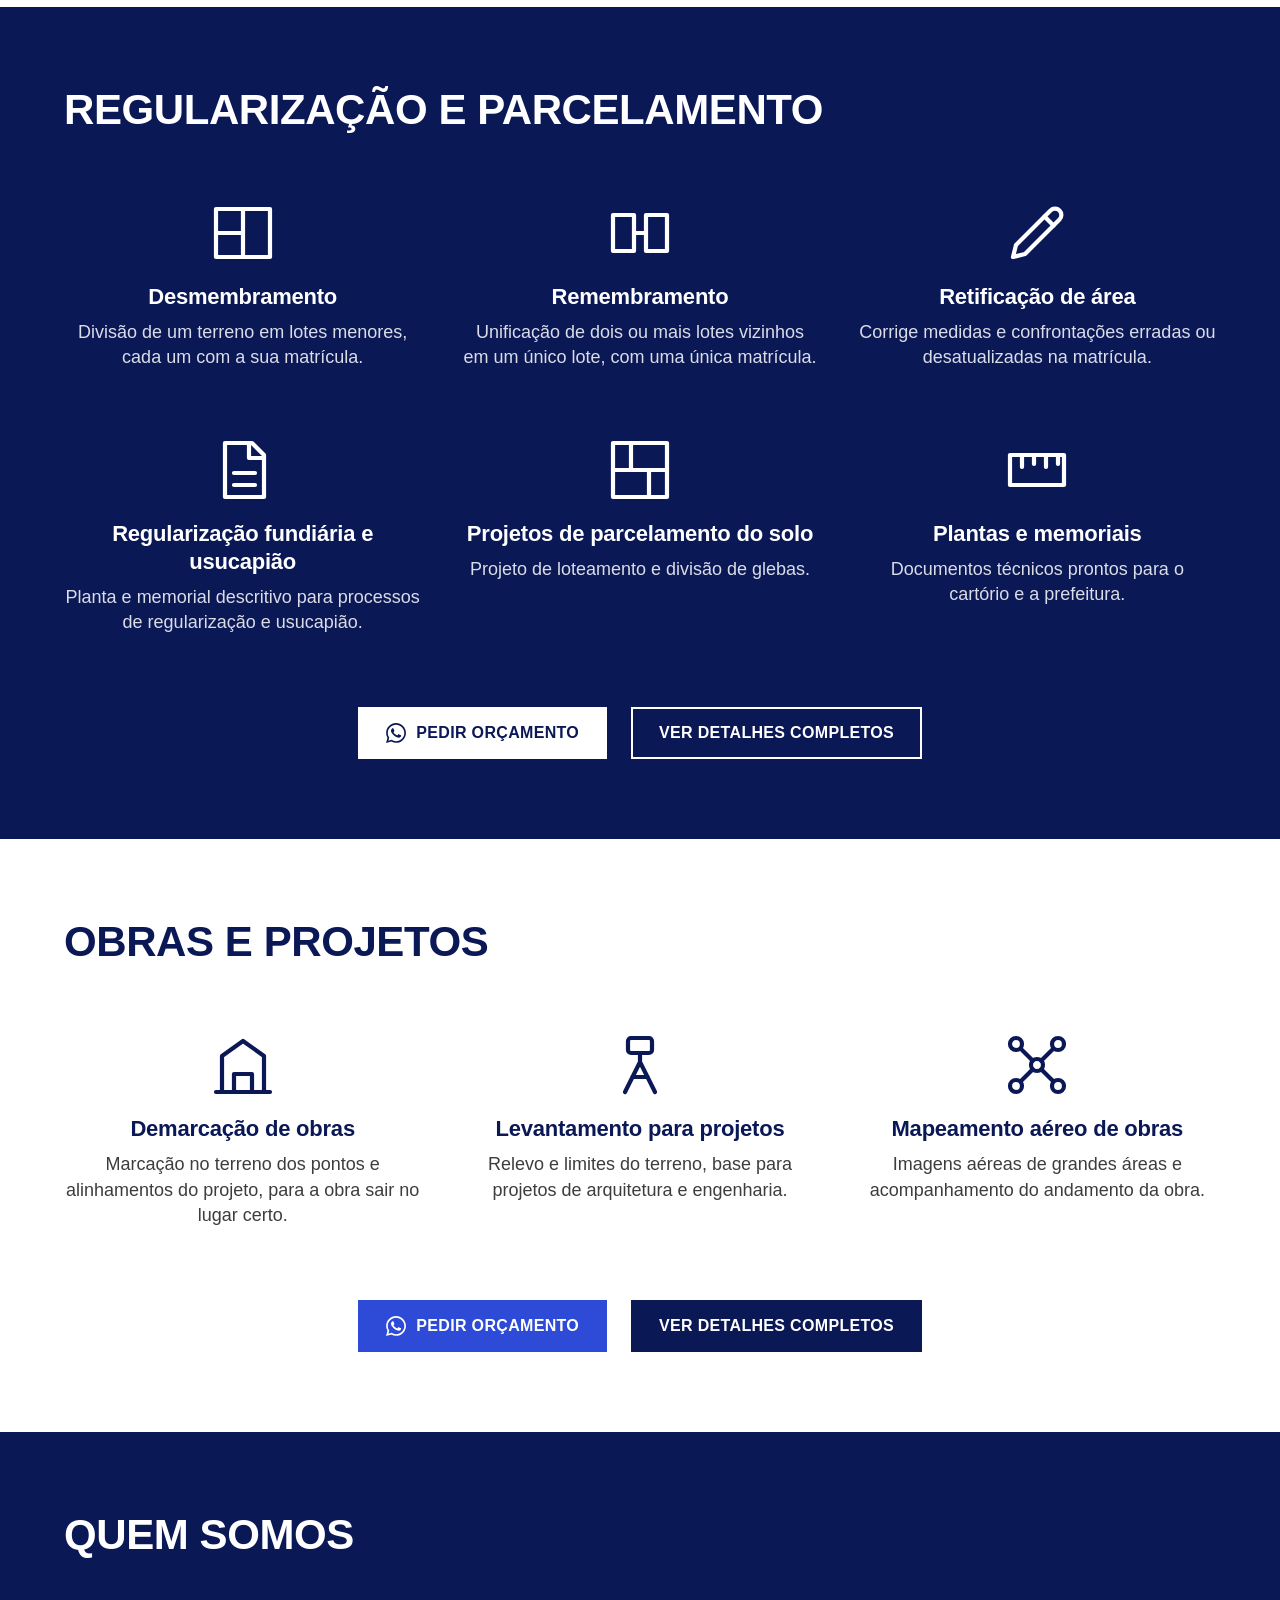
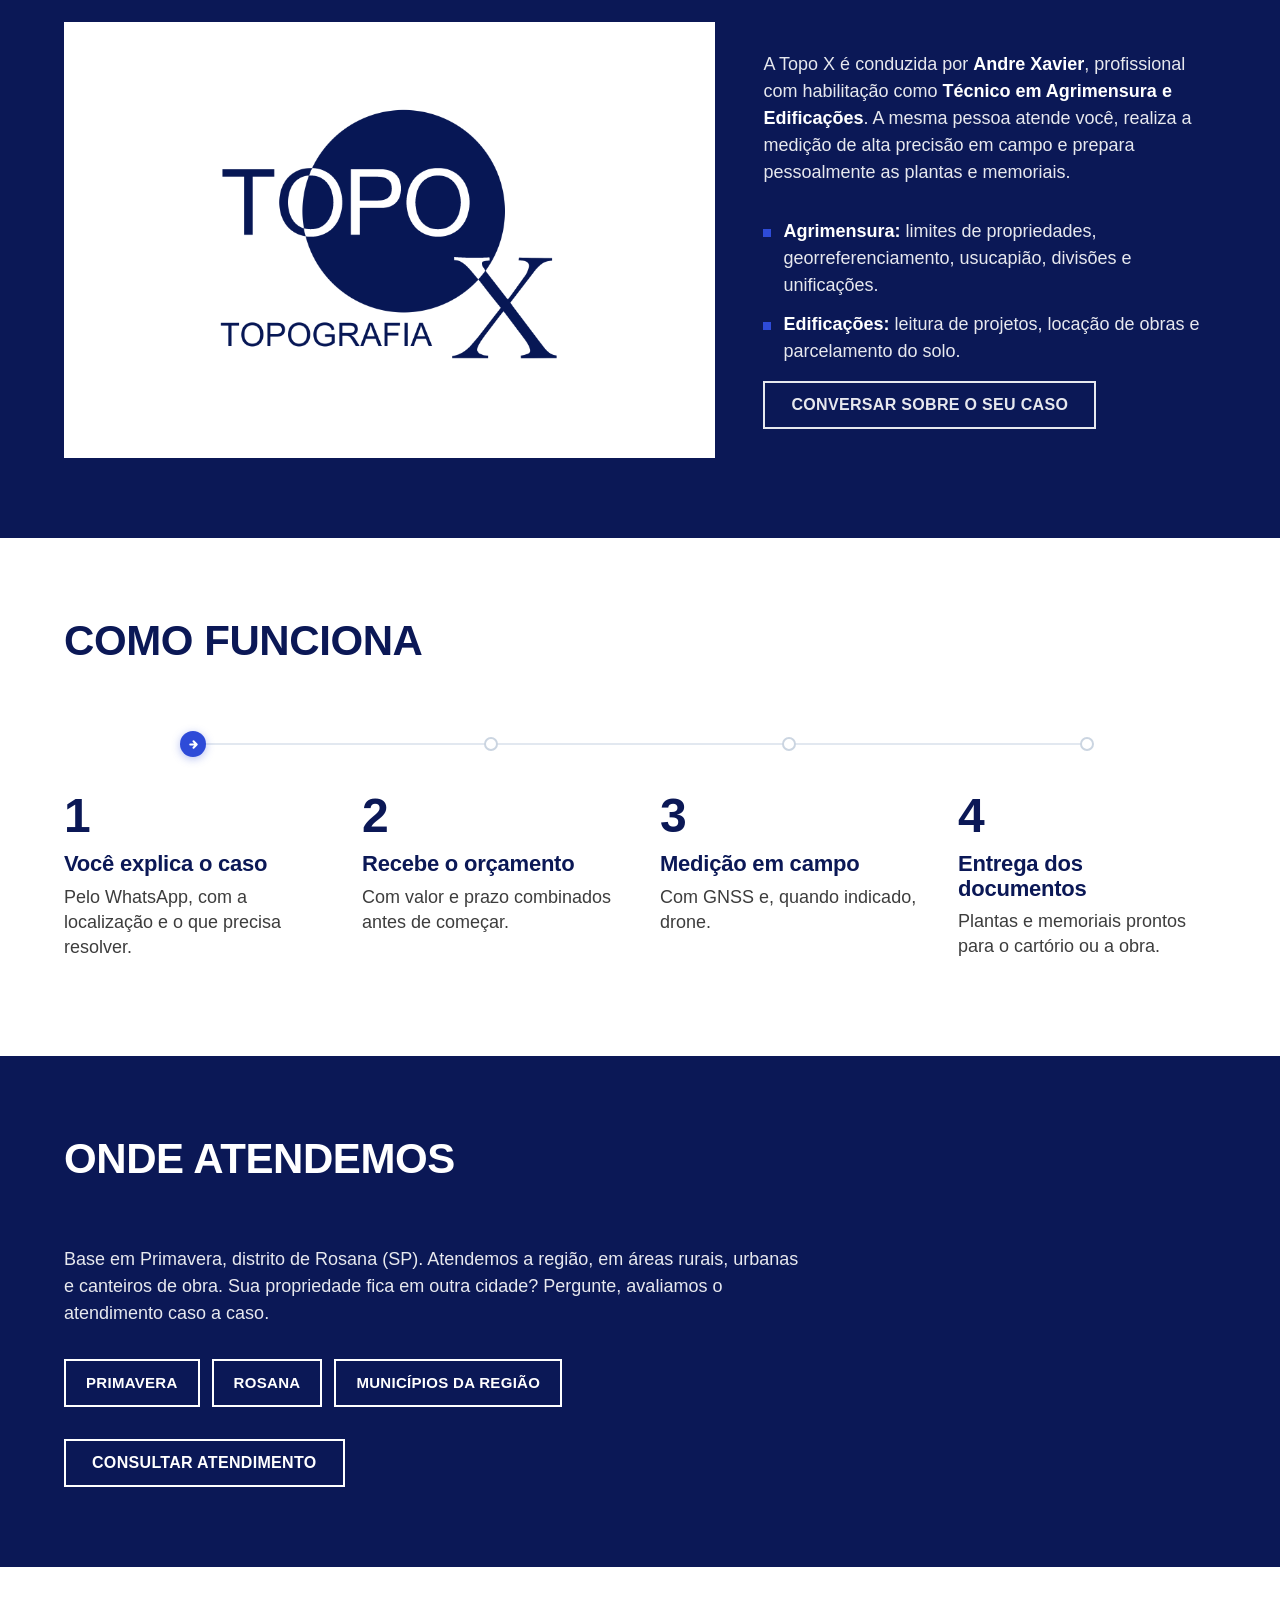
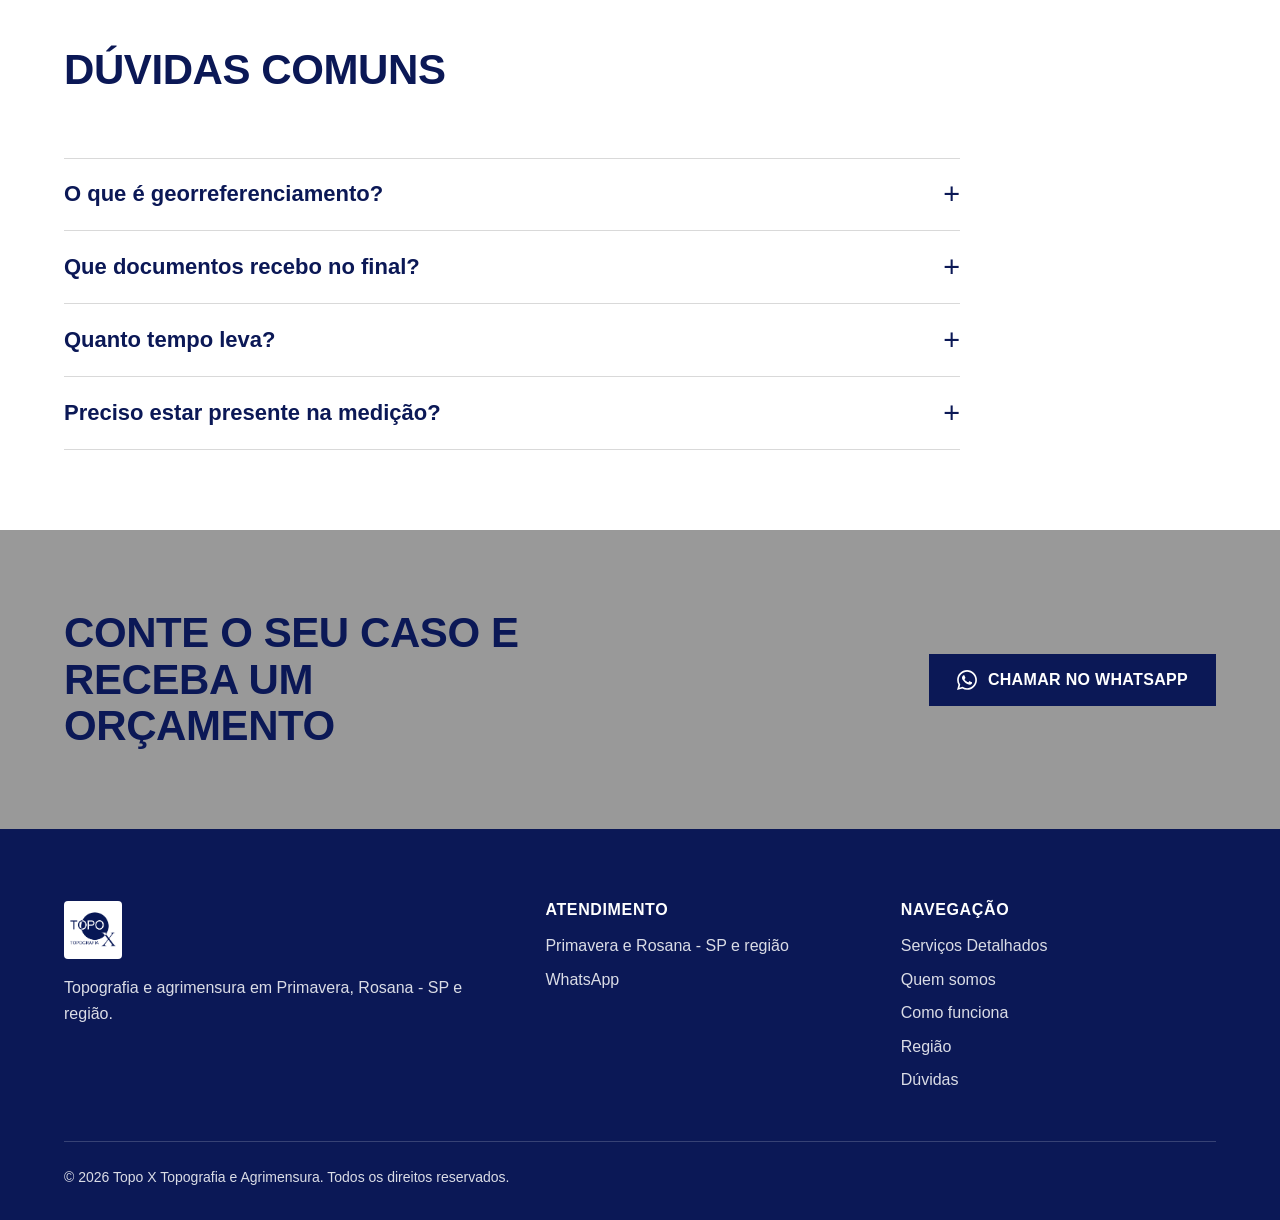
==== commit 46126b5f: "Visual" ====
--- a/index.html
+++ b/index.html
@@ -378,24 +378,58 @@
       <div class="container">
         <div class="grade">
           <h2 class="titulo-secao">Como funciona</h2>
-          <ol class="etapas">
-            <li>
-              <h3>Você explica o caso</h3>
-              <p>Pelo WhatsApp, com a localização e o que precisa resolver.</p>
-            </li>
-            <li>
-              <h3>Recebe o orçamento</h3>
-              <p>Com valor e prazo combinados antes de começar.</p>
-            </li>
-            <li>
-              <h3>Medição em campo</h3>
-              <p>Com GNSS e, quando indicado, drone.</p>
-            </li>
-            <li>
-              <h3>Entrega dos documentos</h3>
-              <p>Plantas e memoriais prontos para o cartório ou a obra.</p>
-            </li>
-          </ol>
+          <div class="etapas-fluxo">
+            <!-- Trilha e seta que corre entre as 4 etapas -->
+            <div class="etapas__trilha" aria-hidden="true">
+              <div class="etapas__linha-base"></div>
+              <div class="etapas__linha-progresso"></div>
+              <div class="etapas__marcos">
+                <span class="etapas__marco" title="Etapa 1"></span>
+                <span class="etapas__marco" title="Etapa 2"></span>
+                <span class="etapas__marco" title="Etapa 3"></span>
+                <span class="etapas__marco" title="Etapa 4"></span>
+              </div>
+              <div class="etapas__seta-runner" aria-hidden="true">
+                <svg viewBox="0 0 16 16" focusable="false" aria-hidden="true">
+                  <path d="M4 8h8M8 4l4 4-4 4" />
+                </svg>
+              </div>
+            </div>
+
+            <ol class="etapas">
+              <li>
+                <h3>Você explica o caso</h3>
+                <p>Pelo WhatsApp, com a localização e o que precisa resolver.</p>
+                <div class="etapa__seta-mobile" aria-hidden="true">
+                  <svg viewBox="0 0 16 16" focusable="false">
+                    <path d="M8 3v10M4 9l4 4 4-4" />
+                  </svg>
+                </div>
+              </li>
+              <li>
+                <h3>Recebe o orçamento</h3>
+                <p>Com valor e prazo combinados antes de começar.</p>
+                <div class="etapa__seta-mobile" aria-hidden="true">
+                  <svg viewBox="0 0 16 16" focusable="false">
+                    <path d="M8 3v10M4 9l4 4 4-4" />
+                  </svg>
+                </div>
+              </li>
+              <li>
+                <h3>Medição em campo</h3>
+                <p>Com GNSS e, quando indicado, drone.</p>
+                <div class="etapa__seta-mobile" aria-hidden="true">
+                  <svg viewBox="0 0 16 16" focusable="false">
+                    <path d="M8 3v10M4 9l4 4 4-4" />
+                  </svg>
+                </div>
+              </li>
+              <li>
+                <h3>Entrega dos documentos</h3>
+                <p>Plantas e memoriais prontos para o cartório ou a obra.</p>
+              </li>
+            </ol>
+          </div>
         </div>
       </div>
     </section>
--- a/css/style.css
+++ b/css/style.css
@@ -1,20 +1,16 @@
-/* ==========================================================
-   Topo X - Topografia & Agrimensura
-   Estrutura visual baseada em pettraengenharia.com:
-   cabeçalho preto, hero em tela cheia, faixas alternadas
-   preto/branco, tipografia Satoshi em caixa-alta nos títulos.
-   ========================================================== */
-
 /* ---------- Tokens ---------- */
 :root {
-  --preto: #0b1856;          /* azul da logo (substitui o preto) */
+  --preto: #0b1856;
+  /* azul da logo (substitui o preto) */
   --branco: #fff;
-  --accent: #2e4bd8;         /* azul derivado da logo, legível em preto e branco */
+  --accent: #2e4bd8;
+  /* azul derivado da logo, legível em preto e branco */
   --accent-escuro: #1f35a8;
   --linha: #eaeaea;
   --cinza: #515151;
   --cinza-texto: #3d3d3d;
-  --cinza-divisor: #999;     /* faixa acima do rodapé */
+  --cinza-divisor: #999;
+  /* faixa acima do rodapé */
   --menu-ativo: #d9d9d9;
 
   --fonte: "Satoshi", -apple-system, BlinkMacSystemFont, "Segoe UI", Roboto, Arial, sans-serif;
@@ -36,181 +32,1537 @@
   --t: .3s ease;
   --t-fast: .2s ease;
 }
+
 @media (max-width: 900px) {
-  :root { --faixa: 60px; --titulo-gap: 40px; --fs-display: 32px; --fs-h3: 20px; --gap-col: 32px; }
-}
-@media (max-width: 480px) {
-  :root { --fs-display: 27px; --fs-base: 16px; }
+  :root {
+    --faixa: 56px;
+    --titulo-gap: 36px;
+    --fs-display: 30px;
+    --fs-h3: 20px;
+    --gap-col: 28px;
+  }
+}
+
+@media (max-width: 640px) {
+  :root {
+    --header-h: 60px;
+    --faixa: 44px;
+    --titulo-gap: 22px;
+    --gap-col: 16px;
+    --fs-display: 22px;
+    --fs-h3: 17px;
+    --fs-base: 14.5px;
+    --fs-btn: 14px;
+    --gutter: 1.25rem;
+  }
 }
 
 /* ---------- Reset ---------- */
-*, *::before, *::after { box-sizing: border-box; }
-html { -webkit-text-size-adjust: 100%; scroll-behavior: smooth; }
+*,
+*::before,
+*::after {
+  box-sizing: border-box;
+}
+
+html {
+  -webkit-text-size-adjust: 100%;
+  scroll-behavior: smooth;
+}
+
 body {
-  margin: 0; font-family: var(--fonte); font-weight: 400; font-size: 1.125rem; line-height: 1.6;
-  color: var(--preto); background: var(--branco); -webkit-font-smoothing: antialiased;
+  margin: 0;
+  font-family: var(--fonte);
+  font-weight: 400;
+  font-size: 1.125rem;
+  line-height: 1.6;
+  color: var(--preto);
+  background: var(--branco);
+  -webkit-font-smoothing: antialiased;
   padding-bottom: 4.75rem;
 }
-@media (min-width: 961px) { body { padding-bottom: 0; } }
-img, svg { max-width: 100%; display: block; }
-a { color: inherit; text-decoration: none; }
-button { font: inherit; }
-h1, h2, h3 { margin: 0; font-weight: 900; line-height: 1.1; letter-spacing: -.01em; }
-p { margin: 0 0 1rem; }
-p:last-child { margin-bottom: 0; }
-ul, ol { margin: 0; padding: 0; list-style: none; }
-:focus-visible { outline: 2px solid var(--accent); outline-offset: 3px; }
-.secao--preto :focus-visible, .header :focus-visible, .rodape :focus-visible { outline-color: #fff; }
-.sr-only { position: absolute; width: 1px; height: 1px; margin: -1px; padding: 0; overflow: hidden; clip: rect(0 0 0 0); white-space: nowrap; border: 0; }
-.sr-only:focus { position: fixed; left: 8px; top: 8px; width: auto; height: auto; margin: 0; padding: 10px 16px; clip: auto; background: #fff; color: #000; z-index: 200; }
+
+@media (min-width: 961px) {
+  body {
+    padding-bottom: 0;
+  }
+}
+
+img,
+svg {
+  max-width: 100%;
+  display: block;
+}
+
+a {
+  color: inherit;
+  text-decoration: none;
+}
+
+button {
+  font: inherit;
+}
+
+h1,
+h2,
+h3 {
+  margin: 0;
+  font-weight: 900;
+  line-height: 1.1;
+  letter-spacing: -.01em;
+}
+
+p {
+  margin: 0 0 1rem;
+}
+
+p:last-child {
+  margin-bottom: 0;
+}
+
+ul,
+ol {
+  margin: 0;
+  padding: 0;
+  list-style: none;
+}
+
+:focus-visible {
+  outline: 2px solid var(--accent);
+  outline-offset: 3px;
+}
+
+.secao--preto :focus-visible,
+.header :focus-visible,
+.rodape :focus-visible {
+  outline-color: #fff;
+}
+
+.sr-only {
+  position: absolute;
+  width: 1px;
+  height: 1px;
+  margin: -1px;
+  padding: 0;
+  overflow: hidden;
+  clip: rect(0 0 0 0);
+  white-space: nowrap;
+  border: 0;
+}
+
+.sr-only:focus {
+  position: fixed;
+  left: 8px;
+  top: 8px;
+  width: auto;
+  height: auto;
+  margin: 0;
+  padding: 10px 16px;
+  clip: auto;
+  background: #fff;
+  color: #000;
+  z-index: 200;
+}
 
 /* ---------- Layout ---------- */
-.container { width: 100%; max-width: var(--container); margin-inline: auto; padding-inline: var(--gutter); }
-.grade { width: 100%; max-width: var(--grade); margin-inline: auto; }
-.secao--preto { background: var(--preto); color: var(--branco); }
-.secao--branco { background: var(--branco); color: var(--preto); }
-.faixa { padding-block: var(--faixa); }
-[id] { scroll-margin-top: var(--header-h); }
-
-.titulo-secao { font-size: var(--fs-display); line-height: 1.1; text-transform: uppercase; margin-bottom: var(--titulo-gap); }
-.titulo-secao__sub { display: block; margin-top: 14px; font-size: var(--fs-h3); line-height: 1.3; font-weight: 700; letter-spacing: .02em; text-transform: none; }
+.container {
+  width: 100%;
+  max-width: var(--container);
+  margin-inline: auto;
+  padding-inline: var(--gutter);
+}
+
+.grade {
+  width: 100%;
+  max-width: var(--grade);
+  margin-inline: auto;
+}
+
+.secao--preto {
+  background: var(--preto);
+  color: var(--branco);
+}
+
+.secao--branco {
+  background: var(--branco);
+  color: var(--preto);
+}
+
+.faixa {
+  padding-block: var(--faixa);
+}
+
+[id] {
+  scroll-margin-top: var(--header-h);
+}
+
+.titulo-secao {
+  font-size: var(--fs-display);
+  line-height: 1.1;
+  text-transform: uppercase;
+  margin-bottom: var(--titulo-gap);
+}
+
+.titulo-secao__sub {
+  display: block;
+  margin-top: 14px;
+  font-size: var(--fs-h3);
+  line-height: 1.3;
+  font-weight: 700;
+  letter-spacing: .02em;
+  text-transform: none;
+}
 
 /* ---------- Botões ---------- */
 .btn {
-  display: inline-flex; align-items: center; justify-content: center; gap: .65rem;
-  padding: 14px 26px; min-height: 48px; border: 2px solid currentColor; cursor: pointer; background-color: transparent;
-  font-weight: 700; font-size: var(--fs-btn); line-height: 1; letter-spacing: .02em; text-transform: uppercase;
+  display: inline-flex;
+  align-items: center;
+  justify-content: center;
+  gap: .65rem;
+  padding: 14px 26px;
+  min-height: 48px;
+  border: 2px solid currentColor;
+  cursor: pointer;
+  background-color: transparent;
+  font-weight: 700;
+  font-size: var(--fs-btn);
+  line-height: 1;
+  letter-spacing: .02em;
+  text-transform: uppercase;
   transition: background-color var(--t), color var(--t), border-color var(--t), transform var(--t-fast);
 }
-.btn svg { width: 1.25em; height: 1.25em; fill: currentColor; flex: none; transition: transform var(--t-fast); }
-.btn:hover { background-color: var(--preto); color: var(--branco); border-color: var(--preto); }
-.secao--preto .btn:hover, .btn--claro:hover { background-color: var(--branco); color: var(--preto); border-color: var(--branco); }
-.btn--cheio { background-color: var(--accent); border-color: var(--accent); color: var(--branco); }
-.btn--cheio:hover { background-color: var(--preto); border-color: var(--preto); color: var(--branco); }
+
+.btn svg {
+  width: 1.25em;
+  height: 1.25em;
+  fill: currentColor;
+  flex: none;
+  transition: transform var(--t-fast);
+}
+
+.btn:hover {
+  background-color: var(--preto);
+  color: var(--branco);
+  border-color: var(--preto);
+}
+
+.secao--preto .btn:hover,
+.btn--claro:hover {
+  background-color: var(--branco);
+  color: var(--preto);
+  border-color: var(--branco);
+}
+
+.btn--cheio {
+  background-color: var(--accent);
+  border-color: var(--accent);
+  color: var(--branco);
+}
+
+.btn--cheio:hover {
+  background-color: var(--preto);
+  border-color: var(--preto);
+  color: var(--branco);
+}
+
 /* Botões de destaque sobre fundo azul: brancos, para contrastar com a cor da logo */
-.header .btn--cheio, .hero .btn--cheio, .secao--preto .btn--cheio, .barra-whats .btn--cheio { background-color: var(--branco); border-color: var(--branco); color: var(--preto); }
-.header .btn--cheio:hover, .hero .btn--cheio:hover, .secao--preto .btn--cheio:hover, .barra-whats .btn--cheio:hover { background-color: transparent; border-color: var(--branco); color: var(--branco); }
-.btn--preto { background-color: var(--preto); border-color: var(--preto); color: var(--branco); }
-.btn--preto:hover { background-color: var(--branco); border-color: var(--preto); color: var(--preto); }
-.btn--pequeno { padding: 10px 18px; min-height: 42px; font-size: 14px; }
+.header .btn--cheio,
+.hero .btn--cheio,
+.secao--preto .btn--cheio,
+.barra-whats .btn--cheio {
+  background-color: var(--branco);
+  border-color: var(--branco);
+  color: var(--preto);
+}
+
+.header .btn--cheio:hover,
+.hero .btn--cheio:hover,
+.secao--preto .btn--cheio:hover,
+.barra-whats .btn--cheio:hover {
+  background-color: transparent;
+  border-color: var(--branco);
+  color: var(--branco);
+}
+
+.btn--preto {
+  background-color: var(--preto);
+  border-color: var(--preto);
+  color: var(--branco);
+}
+
+.btn--preto:hover {
+  background-color: var(--branco);
+  border-color: var(--preto);
+  color: var(--preto);
+}
+
+.btn--pequeno {
+  padding: 10px 18px;
+  min-height: 42px;
+  font-size: 14px;
+}
 
 /* ---------- Cabeçalho ---------- */
-.header { position: fixed; inset: 0 0 auto 0; z-index: 100; background: var(--preto); color: var(--branco); }
-.header__inner { display: flex; align-items: center; justify-content: space-between; gap: 2rem; min-height: var(--header-h); }
-.header__logo img { height: 48px; width: auto; background: #fff; padding: 4px; border-radius: 4px; display: block; }
-.nav__lista { display: flex; align-items: center; gap: clamp(1rem, 2.4vw, 2.25rem); }
+.header {
+  position: fixed;
+  inset: 0 0 auto 0;
+  z-index: 100;
+  background: var(--preto);
+  color: var(--branco);
+}
+
+.header__inner {
+  display: flex;
+  align-items: center;
+  justify-content: space-between;
+  gap: 2rem;
+  min-height: var(--header-h);
+}
+
+.header__logo img {
+  height: 48px;
+  width: auto;
+  background: #fff;
+  padding: 4px;
+  border-radius: 4px;
+  display: block;
+}
+
+.nav__lista {
+  display: flex;
+  align-items: center;
+  gap: clamp(1rem, 2.4vw, 2.25rem);
+}
+
 .nav__link {
-  display: inline-flex; align-items: center; gap: .35rem; padding: .5rem 0;
-  font-weight: 700; font-size: 16px; line-height: 1; text-transform: uppercase; letter-spacing: .02em;
-  transition: color var(--t-fast); background: none; border: 0; color: inherit; cursor: pointer;
-}
-.nav__link:hover { color: var(--menu-ativo); }
-.nav__seta { width: .7em; height: .7em; fill: currentColor; transition: transform var(--t-fast); }
-
-.nav__item--tem-filho { position: relative; }
+  display: inline-flex;
+  align-items: center;
+  gap: .35rem;
+  padding: .5rem 0;
+  font-weight: 700;
+  font-size: 16px;
+  line-height: 1;
+  text-transform: uppercase;
+  letter-spacing: .02em;
+  transition: color var(--t-fast);
+  background: none;
+  border: 0;
+  color: inherit;
+  cursor: pointer;
+}
+
+.nav__link:hover {
+  color: var(--menu-ativo);
+}
+
+.nav__seta {
+  width: .7em;
+  height: .7em;
+  fill: currentColor;
+  transition: transform var(--t-fast);
+}
+
+.nav__item--tem-filho {
+  position: relative;
+}
+
 .nav__sub {
-  position: absolute; top: 100%; left: 0; min-width: 260px; background: var(--branco);
-  box-shadow: 1px 1px 4px rgba(11, 24, 86, .2); padding: .5rem 0;
-  opacity: 0; visibility: hidden; transform: translateY(8px); transition: all var(--t);
-}
-.nav__item--tem-filho:hover > .nav__sub, .nav__item--tem-filho:focus-within > .nav__sub { opacity: 1; visibility: visible; transform: none; }
-.nav__item--tem-filho:hover .nav__seta { transform: rotate(180deg); }
-.nav__sub a { display: block; padding: 9px 28px; font-size: 14px; font-weight: 700; line-height: 1.2; color: var(--preto); transition: color var(--t-fast); }
-.nav__sub a:hover { color: var(--cinza); }
-.nav__cta { margin-left: .25rem; }
-
-.nav__toggle { display: none; background: none; border: 0; color: inherit; padding: .5rem; cursor: pointer; }
-.nav__toggle span { display: block; width: 24px; height: 2px; background: currentColor; transition: transform var(--t), opacity var(--t); }
-.nav__toggle span + span { margin-top: 5px; }
-.nav__toggle[aria-expanded="true"] span:nth-child(1) { transform: translateY(7px) rotate(45deg); }
-.nav__toggle[aria-expanded="true"] span:nth-child(2) { opacity: 0; }
-.nav__toggle[aria-expanded="true"] span:nth-child(3) { transform: translateY(-7px) rotate(-45deg); }
+  position: absolute;
+  top: 100%;
+  left: 0;
+  min-width: 260px;
+  background: var(--branco);
+  box-shadow: 1px 1px 4px rgba(11, 24, 86, .2);
+  padding: .5rem 0;
+  opacity: 0;
+  visibility: hidden;
+  transform: translateY(8px);
+  transition: all var(--t);
+}
+
+.nav__item--tem-filho:hover>.nav__sub,
+.nav__item--tem-filho:focus-within>.nav__sub {
+  opacity: 1;
+  visibility: visible;
+  transform: none;
+}
+
+.nav__item--tem-filho:hover .nav__seta {
+  transform: rotate(180deg);
+}
+
+.nav__sub a {
+  display: block;
+  padding: 9px 28px;
+  font-size: 14px;
+  font-weight: 700;
+  line-height: 1.2;
+  color: var(--preto);
+  transition: color var(--t-fast);
+}
+
+.nav__sub a:hover {
+  color: var(--cinza);
+}
+
+.nav__cta {
+  margin-left: .25rem;
+}
+
+.nav__toggle {
+  display: none;
+  background: none;
+  border: 0;
+  color: inherit;
+  padding: .5rem;
+  cursor: pointer;
+}
+
+.nav__toggle span {
+  display: block;
+  width: 24px;
+  height: 2px;
+  background: currentColor;
+  transition: transform var(--t), opacity var(--t);
+}
+
+.nav__toggle span+span {
+  margin-top: 5px;
+}
+
+.nav__toggle[aria-expanded="true"] span:nth-child(1) {
+  transform: translateY(7px) rotate(45deg);
+}
+
+.nav__toggle[aria-expanded="true"] span:nth-child(2) {
+  opacity: 0;
+}
+
+.nav__toggle[aria-expanded="true"] span:nth-child(3) {
+  transform: translateY(-7px) rotate(-45deg);
+}
 
 @media (max-width: 960px) {
-  .nav__toggle { display: block; }
-  .nav { position: fixed; inset: var(--header-h) 0 auto 0; background: var(--preto); max-height: 0; overflow: hidden; transition: max-height var(--t); }
-  .nav[data-aberto="true"] { max-height: calc(100vh - var(--header-h)); overflow-y: auto; }
-  .nav__lista { flex-direction: column; align-items: stretch; gap: 0; padding: 1rem var(--gutter) 2rem; }
-  .nav__link { width: 100%; padding: .95rem 0; border-bottom: 1px solid rgba(255, 255, 255, .12); justify-content: space-between; }
-  .nav__sub { position: static; opacity: 1; visibility: visible; transform: none; background: transparent; box-shadow: none; padding: 0 0 .5rem 1rem; display: none; }
-  .nav__item--tem-filho[data-aberto="true"] .nav__sub { display: block; }
-  .nav__item--tem-filho[data-aberto="true"] .nav__seta { transform: rotate(180deg); }
-  .nav__sub a { color: var(--branco); padding: .75rem 0; font-size: 15px; }
-  .nav__sub a:hover { color: var(--menu-ativo); }
-  .nav__cta { margin: 1.25rem 0 0; }
-  .nav__cta .btn { width: 100%; }
+  .header__inner {
+    min-height: 60px;
+  }
+
+  .header__logo img {
+    height: 38px;
+    padding: 3px;
+  }
+
+  .nav__toggle {
+    display: block;
+  }
+
+  .nav {
+    position: fixed;
+    inset: var(--header-h) 0 auto 0;
+    background: var(--preto);
+    max-height: 0;
+    overflow: hidden;
+    transition: max-height var(--t);
+  }
+
+  .nav[data-aberto="true"] {
+    max-height: calc(100vh - var(--header-h));
+    overflow-y: auto;
+  }
+
+  .nav__lista {
+    flex-direction: column;
+    align-items: stretch;
+    gap: 0;
+    padding: 1rem var(--gutter) 2rem;
+  }
+
+  .nav__link {
+    width: 100%;
+    padding: .95rem 0;
+    border-bottom: 1px solid rgba(255, 255, 255, .12);
+    justify-content: space-between;
+  }
+
+  .nav__sub {
+    position: static;
+    opacity: 1;
+    visibility: visible;
+    transform: none;
+    background: transparent;
+    box-shadow: none;
+    padding: 0 0 .5rem 1rem;
+    display: none;
+  }
+
+  .nav__item--tem-filho[data-aberto="true"] .nav__sub {
+    display: block;
+  }
+
+  .nav__item--tem-filho[data-aberto="true"] .nav__seta {
+    transform: rotate(180deg);
+  }
+
+  .nav__sub a {
+    color: var(--branco);
+    padding: .75rem 0;
+    font-size: 15px;
+  }
+
+  .nav__sub a:hover {
+    color: var(--menu-ativo);
+  }
+
+  .nav__cta {
+    margin: 1.25rem 0 0;
+  }
+
+  .nav__cta .btn {
+    width: 100%;
+  }
 }
 
 /* ---------- Hero ---------- */
-.hero { position: relative; min-height: 695px; display: grid; place-items: center; text-align: center; color: var(--branco); overflow: hidden; background: var(--preto); padding-top: var(--header-h); }
-@media (max-width: 900px) { .hero { min-height: 480px; } }
-.hero__midia { position: absolute; inset: 0; background-color: var(--preto); }
+.hero {
+  position: relative;
+  min-height: 695px;
+  display: grid;
+  place-items: center;
+  text-align: center;
+  color: var(--branco);
+  overflow: hidden;
+  background: var(--preto);
+  padding-top: var(--header-h);
+}
+
+@media (max-width: 900px) {
+  .hero {
+    min-height: 480px;
+  }
+}
+
+@media (max-width: 640px) {
+  .hero {
+    min-height: auto;
+    padding-top: calc(var(--header-h) + 20px);
+    padding-bottom: 36px;
+  }
+
+  .hero__conteudo {
+    gap: 1.15rem;
+    padding-inline: 1rem;
+  }
+
+  .hero__titulo {
+    font-size: 22px;
+    line-height: 1.22;
+    letter-spacing: -.01em;
+  }
+
+  .hero__sub {
+    font-size: 14px;
+    line-height: 1.45;
+    color: rgba(255, 255, 255, .84);
+  }
+
+  .hero__conteudo .btn {
+    width: 100%;
+    max-width: 280px;
+    min-height: 44px;
+    padding: 12px 18px;
+    font-size: 14px;
+  }
+}
+
+.hero__midia {
+  position: absolute;
+  inset: 0;
+  background-color: var(--preto);
+}
+
 .hero__midia::before {
   /* curvas de nível contínuas (sem emendas) */
-  content: ""; position: absolute; inset: 0;
+  content: "";
+  position: absolute;
+  inset: 0;
   background-image: url("data:image/svg+xml,%3Csvg xmlns='http://www.w3.org/2000/svg' viewBox='0 0 1920 1080' fill='none' stroke='white' stroke-opacity='.18' stroke-width='1.5'%3E%3Cpath d='M-100 950C250 820 500 1020 850 900S1400 700 2020 860'/%3E%3Cpath d='M-100 870C270 740 520 940 870 820S1420 620 2020 780'/%3E%3Cpath d='M-100 790C290 660 540 860 890 740S1440 540 2020 700'/%3E%3Cpath d='M-100 710C310 580 560 780 910 660S1460 460 2020 620'/%3E%3Cpath d='M-100 630C330 500 580 700 930 580S1480 380 2020 540'/%3E%3Cpath d='M-100 550C350 420 600 620 950 500S1500 300 2020 460'/%3E%3Cpath d='M-100 470C370 340 620 540 970 420S1520 220 2020 380'/%3E%3Cpath d='M-100 390C390 260 640 460 990 340S1540 140 2020 300'/%3E%3Cpath d='M-100 310C410 180 660 380 1010 260S1560 60 2020 220'/%3E%3Cpath d='M-100 230C430 100 680 300 1030 180S1580 -20 2020 140'/%3E%3Cpath d='M-100 150C450 20 700 220 1050 100S1600 -100 2020 60'/%3E%3C/svg%3E");
   background-size: cover;
   background-position: center;
   background-repeat: no-repeat;
 }
-.hero__midia::after { content: ""; position: absolute; inset: 0; background: rgba(11, 24, 86, .55); }
-.hero__conteudo { position: relative; z-index: 1; padding: var(--gutter); max-width: 62rem; display: grid; justify-items: center; gap: 1.5rem; }
-.hero__titulo { font-size: var(--fs-display); text-transform: uppercase; line-height: 1.12; }
-.hero__sub { font-size: var(--fs-base); font-weight: 500; color: rgba(255, 255, 255, .92); }
-.hero__conteudo .btn { margin-top: .5rem; }
+
+.hero__midia::after {
+  content: "";
+  position: absolute;
+  inset: 0;
+  background: rgba(11, 24, 86, .55);
+}
+
+.hero__conteudo {
+  position: relative;
+  z-index: 1;
+  padding: var(--gutter);
+  max-width: 62rem;
+  display: grid;
+  justify-items: center;
+  gap: 1.5rem;
+}
+
+.hero__titulo {
+  font-size: var(--fs-display);
+  text-transform: uppercase;
+  line-height: 1.12;
+}
+
+.hero__sub {
+  font-size: var(--fs-base);
+  font-weight: 500;
+  color: rgba(255, 255, 255, .92);
+}
+
+.hero__conteudo .btn {
+  margin-top: .5rem;
+}
 
 /* ---------- Faixa de destaques ---------- */
-.secao--stats { padding-block: 60px; }
-.stats { display: grid; grid-template-columns: repeat(4, 1fr); gap: 2.5rem var(--gap-col); text-align: center; }
-@media (max-width: 900px) { .stats { grid-template-columns: repeat(2, 1fr); } }
-@media (max-width: 480px) { .stats { grid-template-columns: 1fr; } }
-.stat__icone { height: 56px; margin: 0 auto 14px; display: grid; place-items: center; }
-.stat__icone svg { width: 56px; height: 56px; }
-.stat__numero { font-size: var(--fs-h3); line-height: 1.15; font-weight: 900; margin-bottom: .35rem; }
-.stat__label { font-size: var(--fs-base); line-height: 1.25; font-weight: 400; color: rgba(255, 255, 255, .85); }
+.secao--stats {
+  padding-block: 60px;
+}
+
+.stats {
+  display: grid;
+  grid-template-columns: repeat(4, 1fr);
+  gap: 2.5rem var(--gap-col);
+  text-align: center;
+}
+
+@media (max-width: 900px) {
+  .stats {
+    grid-template-columns: repeat(2, 1fr);
+  }
+}
+
+@media (max-width: 640px) {
+  .secao--stats {
+    padding-block: 36px;
+  }
+
+  .stats {
+    grid-template-columns: repeat(2, 1fr);
+    gap: 1.5rem .75rem;
+  }
+
+  .stat__icone {
+    height: 40px;
+    margin: 0 auto 8px;
+  }
+
+  .stat__icone svg {
+    width: 38px;
+    height: 38px;
+  }
+
+  .stat__numero {
+    font-size: 14.5px;
+    line-height: 1.2;
+    margin-bottom: 2px;
+  }
+
+  .stat__label {
+    font-size: 12px;
+    line-height: 1.3;
+  }
+}
+
+.stat__icone {
+  height: 56px;
+  margin: 0 auto 14px;
+  display: grid;
+  place-items: center;
+}
+
+.stat__icone svg {
+  width: 56px;
+  height: 56px;
+}
+
+.stat__numero {
+  font-size: var(--fs-h3);
+  line-height: 1.15;
+  font-weight: 900;
+  margin-bottom: .35rem;
+}
+
+.stat__label {
+  font-size: var(--fs-base);
+  line-height: 1.25;
+  font-weight: 400;
+  color: rgba(255, 255, 255, .85);
+}
 
 /* ---------- Ícones (traço) ---------- */
-.ico { fill: none; stroke: currentColor; stroke-width: 1.4; stroke-linecap: round; stroke-linejoin: round; }
+.ico {
+  fill: none;
+  stroke: currentColor;
+  stroke-width: 1.4;
+  stroke-linecap: round;
+  stroke-linejoin: round;
+}
 
 /* ---------- Grade de serviços ---------- */
-.servicos { display: flex; flex-wrap: wrap; justify-content: center; column-gap: var(--gap-col); row-gap: 64px; }
-.servico { flex: 0 0 calc((100% - 3 * var(--gap-col)) / 4); min-width: 0; text-align: center; }
-.servicos--3 .servico { flex-basis: calc((100% - 2 * var(--gap-col)) / 3); }
-@media (max-width: 900px) { .servico, .servicos--3 .servico { flex-basis: calc((100% - var(--gap-col)) / 2); } }
-@media (max-width: 640px) { .servico, .servicos--3 .servico { flex-basis: 100%; } }
-.servico__icone { height: 72px; margin: 0 auto 14px; display: grid; place-items: center; }
-.servico__icone svg { width: 72px; height: 72px; }
-.servico__titulo { font-size: var(--fs-h3); line-height: 1.25; font-weight: 900; margin-bottom: .6rem; }
-.servico__texto { font-size: var(--fs-base); line-height: 1.4; }
-.secao--branco .servico__texto { color: var(--cinza-texto); }
-.secao--preto .servico__texto { color: rgba(255, 255, 255, .85); }
-.servicos__rodape { display: flex; flex-wrap: wrap; justify-content: center; gap: 16px 24px; margin-top: 72px; }
-@media (max-width: 480px) { .servicos__rodape .btn { width: 100%; } }
+.servicos {
+  display: flex;
+  flex-wrap: wrap;
+  justify-content: center;
+  column-gap: var(--gap-col);
+  row-gap: 64px;
+}
+
+.servico {
+  flex: 0 0 calc((100% - 3 * var(--gap-col)) / 4);
+  min-width: 0;
+  text-align: center;
+}
+
+.servicos--3 .servico {
+  flex-basis: calc((100% - 2 * var(--gap-col)) / 3);
+}
+
+@media (max-width: 900px) {
+
+  .servico,
+  .servicos--3 .servico {
+    flex-basis: calc((100% - var(--gap-col)) / 2);
+  }
+}
+
+@media (max-width: 640px) {
+  .servicos {
+    display: flex;
+    flex-direction: column;
+    gap: 12px;
+  }
+
+  .servico,
+  .servicos--3 .servico {
+    flex-basis: 100%;
+    text-align: left;
+    display: grid;
+    grid-template-columns: 44px 1fr;
+    grid-template-areas:
+      "ico tit"
+      "ico txt";
+    column-gap: 14px;
+    row-gap: 4px;
+    align-items: start;
+    padding: 16px;
+    border-radius: 10px;
+    background: rgba(11, 24, 86, .03);
+    border: 1px solid rgba(11, 24, 86, .08);
+  }
+
+  .secao--preto .servico,
+  .secao--preto .servicos--3 .servico {
+    background: rgba(255, 255, 255, .05);
+    border-color: rgba(255, 255, 255, .1);
+  }
+
+  .servico__icone {
+    grid-area: ico;
+    height: 44px;
+    width: 44px;
+    margin: 0;
+  }
+
+  .servico__icone svg {
+    width: 40px;
+    height: 40px;
+  }
+
+  .servico__titulo {
+    grid-area: tit;
+    font-size: 16px;
+    line-height: 1.25;
+    margin-bottom: 2px;
+  }
+
+  .servico__texto {
+    grid-area: txt;
+    font-size: 13.5px;
+    line-height: 1.45;
+  }
+
+  .servicos__rodape {
+    margin-top: 24px;
+    gap: 10px;
+  }
+
+  .servicos__rodape .btn {
+    width: 100%;
+    min-height: 44px;
+    padding: 11px 16px;
+    font-size: 13.5px;
+  }
+}
+
+.servico__icone {
+  height: 72px;
+  margin: 0 auto 14px;
+  display: grid;
+  place-items: center;
+}
+
+.servico__icone svg {
+  width: 72px;
+  height: 72px;
+}
+
+.servico__titulo {
+  font-size: var(--fs-h3);
+  line-height: 1.25;
+  font-weight: 900;
+  margin-bottom: .6rem;
+}
+
+.servico__texto {
+  font-size: var(--fs-base);
+  line-height: 1.4;
+}
+
+.secao--branco .servico__texto {
+  color: var(--cinza-texto);
+}
+
+.secao--preto .servico__texto {
+  color: rgba(255, 255, 255, .85);
+}
+
+.servicos__rodape {
+  display: flex;
+  flex-wrap: wrap;
+  justify-content: center;
+  gap: 16px 24px;
+  margin-top: 72px;
+}
 
 /* ---------- Seção dividida (Quem somos) ---------- */
-.split { display: grid; gap: 48px; align-items: center; }
-@media (min-width: 900px) { .split { grid-template-columns: 675fr 469fr; } }
-.split__midia { background: #fff; display: grid; place-items: center; padding: clamp(1.5rem, 4vw, 3rem); min-height: 320px; }
-.split__midia img { max-height: 340px; width: auto; }
-.split__texto { font-size: var(--fs-base); line-height: 1.5; display: grid; gap: 1rem; justify-items: start; color: rgba(255, 255, 255, .9); }
-.split__texto strong { color: #fff; }
-.formacao { display: grid; gap: .75rem; }
-.formacao li { padding-left: 1.25rem; position: relative; }
-.formacao li::before { content: ""; position: absolute; left: 0; top: .6em; width: 8px; height: 8px; background: var(--accent); }
-
-/* ---------- Como funciona ---------- */
-.etapas { display: grid; grid-template-columns: repeat(4, 1fr); gap: 2.5rem var(--gap-col); counter-reset: etapa; }
-@media (max-width: 900px) { .etapas { grid-template-columns: repeat(2, 1fr); } }
-@media (max-width: 480px) { .etapas { grid-template-columns: 1fr; } }
-.etapas li { counter-increment: etapa; border-top: 3px solid var(--preto); padding-top: 1.25rem; }
-.etapas li::before { content: counter(etapa); display: block; font-size: 48px; line-height: 1; font-weight: 900; margin-bottom: .75rem; }
-.etapas h3 { font-size: var(--fs-h3); margin-bottom: .5rem; }
-.etapas p { color: var(--cinza-texto); font-size: var(--fs-base); line-height: 1.4; }
+.split {
+  display: grid;
+  gap: 48px;
+  align-items: center;
+}
+
+@media (min-width: 900px) {
+  .split {
+    grid-template-columns: 675fr 469fr;
+  }
+}
+
+@media (max-width: 640px) {
+  .split {
+    gap: 20px;
+  }
+
+  .split__midia {
+    min-height: 110px;
+    padding: 1rem;
+    border-radius: 12px;
+  }
+
+  .split__midia img {
+    max-height: 80px;
+  }
+
+  .split__texto {
+    font-size: 14.5px;
+    line-height: 1.5;
+    gap: .75rem;
+  }
+}
+
+.split__midia {
+  background: #fff;
+  display: grid;
+  place-items: center;
+  padding: clamp(1.5rem, 4vw, 3rem);
+  min-height: 320px;
+}
+
+.split__midia img {
+  max-height: 340px;
+  width: auto;
+}
+
+.split__texto {
+  font-size: var(--fs-base);
+  line-height: 1.5;
+  display: grid;
+  gap: 1rem;
+  justify-items: start;
+  color: rgba(255, 255, 255, .9);
+}
+
+.split__texto strong {
+  color: #fff;
+}
+
+.formacao {
+  display: grid;
+  gap: .75rem;
+}
+
+.formacao li {
+  padding-left: 1.25rem;
+  position: relative;
+}
+
+.formacao li::before {
+  content: "";
+  position: absolute;
+  left: 0;
+  top: .6em;
+  width: 8px;
+  height: 8px;
+  background: var(--accent);
+}
+
+/* ---------- Como funciona (Trilha e Seta Correndo) ---------- */
+.etapas-fluxo {
+  position: relative;
+  margin-top: 1.25rem;
+}
+
+.etapas__trilha {
+  position: relative;
+  height: 32px;
+  margin-inline: calc((100% - 3 * var(--gap-col)) / 8);
+  margin-bottom: 1.5rem;
+  display: flex;
+  align-items: center;
+}
+
+.etapas__linha-base {
+  position: absolute;
+  left: 0;
+  right: 0;
+  height: 2px;
+  background: #e2e8f0;
+  border-radius: 2px;
+}
+
+.etapas__linha-progresso {
+  position: absolute;
+  left: 0;
+  right: 0;
+  height: 2px;
+  background: var(--accent);
+  border-radius: 2px;
+  transform: scaleX(0);
+  transform-origin: left center;
+}
+
+.etapas__marcos {
+  position: absolute;
+  inset: 0;
+  pointer-events: none;
+}
+
+.etapas__marco {
+  position: absolute;
+  top: 50%;
+  transform: translate(-50%, -50%);
+  width: 14px;
+  height: 14px;
+  border-radius: 50%;
+  background: #fff;
+  border: 2px solid #cbd5e1;
+  transition: background .3s ease, border-color .3s ease, box-shadow .3s ease, transform .3s ease;
+}
+
+.etapas__marco:nth-child(1) { left: 0%; }
+.etapas__marco:nth-child(2) { left: 33.333%; }
+.etapas__marco:nth-child(3) { left: 66.667%; }
+.etapas__marco:nth-child(4) { left: 100%; }
+
+.etapas__seta-runner {
+  position: absolute;
+  top: 50%;
+  left: 0%;
+  transform: translate(-50%, -50%);
+  width: 26px;
+  height: 26px;
+  border-radius: 50%;
+  background: var(--accent);
+  color: #fff;
+  display: flex;
+  align-items: center;
+  justify-content: center;
+  box-shadow: 0 2px 8px rgba(46, 75, 216, .35);
+  z-index: 2;
+  opacity: 0;
+}
+
+.etapas__seta-runner svg {
+  width: 13px;
+  height: 13px;
+  fill: none;
+  stroke: currentColor;
+  stroke-width: 2.5;
+  stroke-linecap: round;
+  stroke-linejoin: round;
+}
+
+.etapa__seta-mobile {
+  display: none;
+}
+
+.etapas {
+  display: grid;
+  grid-template-columns: repeat(4, 1fr);
+  gap: 2.5rem var(--gap-col);
+  counter-reset: etapa;
+}
+
+.etapas li {
+  counter-increment: etapa;
+  position: relative;
+  padding-top: 0.5rem;
+}
+
+.etapas li::before {
+  content: counter(etapa);
+  display: block;
+  font-size: 48px;
+  line-height: 1;
+  font-weight: 900;
+  color: var(--preto);
+  margin-bottom: .75rem;
+  transition: color .4s ease, transform .4s ease;
+}
+
+.etapas h3 {
+  font-size: var(--fs-h3);
+  margin-bottom: .5rem;
+}
+
+.etapas p {
+  color: var(--cinza-texto);
+  font-size: var(--fs-base);
+  line-height: 1.4;
+}
+
+/* Animações quando a seção entra na tela (.animar-etapas) */
+.animar-etapas .etapas__seta-runner {
+  opacity: 1;
+  animation: correr-seta 5s cubic-bezier(0.4, 0, 0.2, 1) infinite;
+}
+
+.animar-etapas .etapas__linha-progresso {
+  animation: progresso-linha 5s cubic-bezier(0.4, 0, 0.2, 1) infinite;
+}
+
+@keyframes correr-seta {
+  0% {
+    left: 0%;
+    opacity: 1;
+    transform: translate(-50%, -50%) scale(0.9);
+  }
+  3% {
+    transform: translate(-50%, -50%) scale(1.15);
+  }
+  6% {
+    left: 0%;
+    transform: translate(-50%, -50%) scale(1);
+  }
+  16% {
+    left: 33.333%;
+    transform: translate(-50%, -50%) scale(1.15);
+  }
+  20% {
+    left: 33.333%;
+    transform: translate(-50%, -50%) scale(1);
+  }
+  30% {
+    left: 66.667%;
+    transform: translate(-50%, -50%) scale(1.15);
+  }
+  34% {
+    left: 66.667%;
+    transform: translate(-50%, -50%) scale(1);
+  }
+  44% {
+    left: 100%;
+    transform: translate(-50%, -50%) scale(1.15);
+  }
+  48%, 88% {
+    left: 100%;
+    opacity: 1;
+    transform: translate(-50%, -50%) scale(1);
+  }
+  94% {
+    left: 100%;
+    opacity: 0;
+  }
+  96% {
+    left: 0%;
+    opacity: 0;
+  }
+  100% {
+    left: 0%;
+    opacity: 1;
+  }
+}
+
+@keyframes progresso-linha {
+  0%, 6% {
+    transform: scaleX(0);
+  }
+  16%, 20% {
+    transform: scaleX(0.3333);
+  }
+  30%, 34% {
+    transform: scaleX(0.6667);
+  }
+  44%, 88% {
+    transform: scaleX(1);
+    opacity: 1;
+  }
+  94% {
+    transform: scaleX(1);
+    opacity: 0;
+  }
+  96% {
+    transform: scaleX(0);
+    opacity: 0;
+  }
+  100% {
+    transform: scaleX(0);
+    opacity: 1;
+  }
+}
+
+/* Marcos da trilha no desktop */
+.animar-etapas .etapas__marco:nth-child(1) { animation: ativar-marco-1 5s ease infinite; }
+.animar-etapas .etapas__marco:nth-child(2) { animation: ativar-marco-2 5s ease infinite; }
+.animar-etapas .etapas__marco:nth-child(3) { animation: ativar-marco-3 5s ease infinite; }
+.animar-etapas .etapas__marco:nth-child(4) { animation: ativar-marco-4 5s ease infinite; }
+
+@keyframes ativar-marco-1 {
+  0%, 88% {
+    background: var(--accent);
+    border-color: var(--accent);
+    box-shadow: 0 0 0 4px rgba(46, 75, 216, .22);
+    transform: translate(-50%, -50%) scale(1.2);
+  }
+  94%, 100% {
+    background: #fff;
+    border-color: #cbd5e1;
+    box-shadow: none;
+    transform: translate(-50%, -50%) scale(1);
+  }
+}
+
+@keyframes ativar-marco-2 {
+  0%, 15% {
+    background: #fff;
+    border-color: #cbd5e1;
+    box-shadow: none;
+    transform: translate(-50%, -50%) scale(1);
+  }
+  16%, 88% {
+    background: var(--accent);
+    border-color: var(--accent);
+    box-shadow: 0 0 0 4px rgba(46, 75, 216, .22);
+    transform: translate(-50%, -50%) scale(1.2);
+  }
+  94%, 100% {
+    background: #fff;
+    border-color: #cbd5e1;
+    box-shadow: none;
+    transform: translate(-50%, -50%) scale(1);
+  }
+}
+
+@keyframes ativar-marco-3 {
+  0%, 29% {
+    background: #fff;
+    border-color: #cbd5e1;
+    box-shadow: none;
+    transform: translate(-50%, -50%) scale(1);
+  }
+  30%, 88% {
+    background: var(--accent);
+    border-color: var(--accent);
+    box-shadow: 0 0 0 4px rgba(46, 75, 216, .22);
+    transform: translate(-50%, -50%) scale(1.2);
+  }
+  94%, 100% {
+    background: #fff;
+    border-color: #cbd5e1;
+    box-shadow: none;
+    transform: translate(-50%, -50%) scale(1);
+  }
+}
+
+@keyframes ativar-marco-4 {
+  0%, 43% {
+    background: #fff;
+    border-color: #cbd5e1;
+    box-shadow: none;
+    transform: translate(-50%, -50%) scale(1);
+  }
+  44%, 88% {
+    background: var(--accent);
+    border-color: var(--accent);
+    box-shadow: 0 0 0 4px rgba(46, 75, 216, .22);
+    transform: translate(-50%, -50%) scale(1.2);
+  }
+  94%, 100% {
+    background: #fff;
+    border-color: #cbd5e1;
+    box-shadow: none;
+    transform: translate(-50%, -50%) scale(1);
+  }
+}
+
+/* Numerais no desktop */
+.animar-etapas .etapas li:nth-child(1)::before { animation: ativar-num-1 5s ease infinite; }
+.animar-etapas .etapas li:nth-child(2)::before { animation: ativar-num-2 5s ease infinite; }
+.animar-etapas .etapas li:nth-child(3)::before { animation: ativar-num-3 5s ease infinite; }
+.animar-etapas .etapas li:nth-child(4)::before { animation: ativar-num-4 5s ease infinite; }
+
+@keyframes ativar-num-1 {
+  0%, 88% { color: var(--accent); }
+  94%, 100% { color: var(--preto); }
+}
+
+@keyframes ativar-num-2 {
+  0%, 15% { color: var(--preto); }
+  16%, 88% { color: var(--accent); }
+  94%, 100% { color: var(--preto); }
+}
+
+@keyframes ativar-num-3 {
+  0%, 29% { color: var(--preto); }
+  30%, 88% { color: var(--accent); }
+  94%, 100% { color: var(--preto); }
+}
+
+@keyframes ativar-num-4 {
+  0%, 43% { color: var(--preto); }
+  44%, 88% { color: var(--accent); }
+  94%, 100% { color: var(--preto); }
+}
+
+/* Layout mobile / tablet (< 768px) */
+@media (max-width: 768px) {
+  .etapas__trilha {
+    display: none;
+  }
+
+  .etapas {
+    display: flex;
+    flex-direction: column;
+    gap: 18px;
+  }
+
+  .etapas li {
+    padding: 14px 16px;
+    background: #f8faff;
+    border: 1px solid #e5eaf8;
+    border-radius: 10px;
+    display: grid;
+    grid-template-columns: 36px 1fr;
+    grid-template-areas:
+      "num tit"
+      "num txt";
+    column-gap: 14px;
+    row-gap: 2px;
+    align-items: center;
+    position: relative;
+    border-top: 0;
+  }
+
+  .etapas li::before {
+    grid-area: num;
+    width: 36px;
+    height: 36px;
+    border-radius: 50%;
+    background: #e2e8f0;
+    color: var(--preto);
+    display: flex;
+    align-items: center;
+    justify-content: center;
+    font-size: 16px;
+    font-weight: 700;
+    margin-bottom: 0;
+    transition: background .3s ease, color .3s ease;
+  }
+
+  .etapas h3 {
+    grid-area: tit;
+    font-size: 15.5px;
+    margin-bottom: 0;
+  }
+
+  .etapas p {
+    grid-area: txt;
+    font-size: 13.5px;
+    line-height: 1.4;
+    margin-bottom: 0;
+  }
+
+  .etapa__seta-mobile {
+    display: flex;
+    align-items: center;
+    justify-content: center;
+    position: absolute;
+    bottom: -11px;
+    left: 34px;
+    transform: translateX(-50%);
+    width: 22px;
+    height: 22px;
+    border-radius: 50%;
+    background: #fff;
+    border: 1.5px solid #cbd5e1;
+    color: #94a3b8;
+    z-index: 2;
+    transition: color .3s ease, border-color .3s ease, transform .3s ease, box-shadow .3s ease;
+  }
+
+  .etapa__seta-mobile svg {
+    width: 12px;
+    height: 12px;
+    fill: none;
+    stroke: currentColor;
+    stroke-width: 2.5;
+    stroke-linecap: round;
+    stroke-linejoin: round;
+  }
+
+  /* Animações sequenciais no mobile */
+  .animar-etapas .etapas li:nth-child(1) .etapa__seta-mobile {
+    animation: mobile-seta-1 5s ease infinite;
+  }
+  @keyframes mobile-seta-1 {
+    0%, 6% {
+      color: var(--accent);
+      border-color: var(--accent);
+      box-shadow: 0 0 0 3px rgba(46, 75, 216, .2);
+      transform: translateX(-50%) translateY(2px) scale(1.15);
+    }
+    16%, 88% {
+      color: var(--accent);
+      border-color: var(--accent);
+      box-shadow: none;
+      transform: translateX(-50%);
+    }
+    94%, 100% {
+      color: #94a3b8;
+      border-color: #cbd5e1;
+      box-shadow: none;
+      transform: translateX(-50%);
+    }
+  }
+
+  .animar-etapas .etapas li:nth-child(2) .etapa__seta-mobile {
+    animation: mobile-seta-2 5s ease infinite;
+  }
+  @keyframes mobile-seta-2 {
+    0%, 15% {
+      color: #94a3b8;
+      border-color: #cbd5e1;
+      box-shadow: none;
+      transform: translateX(-50%);
+    }
+    16%, 22% {
+      color: var(--accent);
+      border-color: var(--accent);
+      box-shadow: 0 0 0 3px rgba(46, 75, 216, .2);
+      transform: translateX(-50%) translateY(2px) scale(1.15);
+    }
+    30%, 88% {
+      color: var(--accent);
+      border-color: var(--accent);
+      box-shadow: none;
+      transform: translateX(-50%);
+    }
+    94%, 100% {
+      color: #94a3b8;
+      border-color: #cbd5e1;
+      box-shadow: none;
+      transform: translateX(-50%);
+    }
+  }
+
+  .animar-etapas .etapas li:nth-child(3) .etapa__seta-mobile {
+    animation: mobile-seta-3 5s ease infinite;
+  }
+  @keyframes mobile-seta-3 {
+    0%, 29% {
+      color: #94a3b8;
+      border-color: #cbd5e1;
+      box-shadow: none;
+      transform: translateX(-50%);
+    }
+    30%, 36% {
+      color: var(--accent);
+      border-color: var(--accent);
+      box-shadow: 0 0 0 3px rgba(46, 75, 216, .2);
+      transform: translateX(-50%) translateY(2px) scale(1.15);
+    }
+    44%, 88% {
+      color: var(--accent);
+      border-color: var(--accent);
+      box-shadow: none;
+      transform: translateX(-50%);
+    }
+    94%, 100% {
+      color: #94a3b8;
+      border-color: #cbd5e1;
+      box-shadow: none;
+      transform: translateX(-50%);
+    }
+  }
+
+  /* Badges no mobile */
+  .animar-etapas .etapas li:nth-child(1)::before { animation: mobile-badge-1 5s ease infinite; }
+  .animar-etapas .etapas li:nth-child(2)::before { animation: mobile-badge-2 5s ease infinite; }
+  .animar-etapas .etapas li:nth-child(3)::before { animation: mobile-badge-3 5s ease infinite; }
+  .animar-etapas .etapas li:nth-child(4)::before { animation: mobile-badge-4 5s ease infinite; }
+
+  @keyframes mobile-badge-1 {
+    0%, 88% {
+      background: var(--accent);
+      color: #fff;
+    }
+    94%, 100% {
+      background: #e2e8f0;
+      color: var(--preto);
+    }
+  }
+
+  @keyframes mobile-badge-2 {
+    0%, 15% {
+      background: #e2e8f0;
+      color: var(--preto);
+    }
+    16%, 88% {
+      background: var(--accent);
+      color: #fff;
+    }
+    94%, 100% {
+      background: #e2e8f0;
+      color: var(--preto);
+    }
+  }
+
+  @keyframes mobile-badge-3 {
+    0%, 29% {
+      background: #e2e8f0;
+      color: var(--preto);
+    }
+    30%, 88% {
+      background: var(--accent);
+      color: #fff;
+    }
+    94%, 100% {
+      background: #e2e8f0;
+      color: var(--preto);
+    }
+  }
+
+  @keyframes mobile-badge-4 {
+    0%, 43% {
+      background: #e2e8f0;
+      color: var(--preto);
+    }
+    44%, 88% {
+      background: var(--accent);
+      color: #fff;
+    }
+    94%, 100% {
+      background: #e2e8f0;
+      color: var(--preto);
+    }
+  }
+}
+
+@media (prefers-reduced-motion: reduce) {
+  .animar-etapas .etapas__seta-runner,
+  .animar-etapas .etapas__linha-progresso,
+  .animar-etapas .etapas__marco,
+  .animar-etapas .etapas li::before,
+  .animar-etapas .etapa__seta-mobile {
+    animation: none !important;
+  }
+  .etapas__linha-progresso {
+    transform: scaleX(1) !important;
+  }
+  .etapas__marco {
+    background: var(--accent) !important;
+    border-color: var(--accent) !important;
+  }
+  .etapas__seta-runner {
+    left: 100% !important;
+    opacity: 1 !important;
+  }
+  .etapas li::before {
+    color: var(--accent) !important;
+  }
+}
 
 /* ---------- Região ---------- */
-.regiao__texto { max-width: 46rem; font-size: var(--fs-base); line-height: 1.5; color: rgba(255, 255, 255, .9); margin-bottom: 2rem; }
-.regiao__lista { display: flex; flex-wrap: wrap; gap: 12px; margin-bottom: 2rem; }
-.regiao__lista li { border: 2px solid #fff; padding: 10px 20px; font-weight: 700; text-transform: uppercase; font-size: 15px; letter-spacing: .02em; }
+.regiao__texto {
+  max-width: 46rem;
+  font-size: var(--fs-base);
+  line-height: 1.5;
+  color: rgba(255, 255, 255, .9);
+  margin-bottom: 2rem;
+}
+
+.regiao__lista {
+  display: flex;
+  flex-wrap: wrap;
+  gap: 12px;
+  margin-bottom: 2rem;
+}
+
+.regiao__lista li {
+  border: 2px solid #fff;
+  padding: 10px 20px;
+  font-weight: 700;
+  text-transform: uppercase;
+  font-size: 15px;
+  letter-spacing: .02em;
+}
+
+@media (max-width: 640px) {
+  .regiao__texto {
+    font-size: 14.5px;
+    line-height: 1.5;
+    margin-bottom: 1.25rem;
+  }
+
+  .regiao__lista {
+    gap: 8px;
+    margin-bottom: 1.5rem;
+  }
+
+  .regiao__lista li {
+    padding: 8px 14px;
+    font-size: 13px;
+    border-width: 1.5px;
+    border-radius: 4px;
+  }
+
+  .secao--preto#regiao .btn,
+  #regiao .btn {
+    width: 100%;
+    min-height: 44px;
+    padding: 12px 16px;
+    font-size: 14px;
+  }
+}
 
 /* ---------- FAQ ---------- */
 .faq { max-width: 56rem; }
@@ -222,76 +1574,443 @@
 .faq details[open] summary::after { content: "\2212"; }
 .faq details p { padding-bottom: 1.5rem; color: var(--cinza-texto); font-size: var(--fs-base); line-height: 1.5; max-width: 46rem; }
 
+@media (max-width: 640px) {
+  .faq summary {
+    font-size: 16px;
+    line-height: 1.35;
+    padding: 1.1rem 0;
+  }
+
+  .faq details p {
+    font-size: 14px;
+    line-height: 1.5;
+    padding-bottom: 1.1rem;
+  }
+}
+
 /* ---------- Chamada final (faixa cinza) ---------- */
-.final { background: var(--cinza-divisor); color: var(--preto); padding-block: var(--faixa); }
-.final__in { display: flex; flex-wrap: wrap; align-items: center; justify-content: space-between; gap: 2rem; }
-.final h2 { font-size: var(--fs-display); text-transform: uppercase; max-width: 22ch; }
+.final {
+  background: var(--cinza-divisor);
+  color: var(--preto);
+  padding-block: var(--faixa);
+}
+
+.final__in {
+  display: flex;
+  flex-wrap: wrap;
+  align-items: center;
+  justify-content: space-between;
+  gap: 2rem;
+}
+
+.final h2 {
+  font-size: var(--fs-display);
+  text-transform: uppercase;
+  max-width: 22ch;
+}
+
+@media (max-width: 640px) {
+  .final {
+    padding-block: 36px;
+  }
+
+  .final h2 {
+    font-size: 20px;
+    line-height: 1.25;
+    text-align: center;
+    max-width: 100%;
+  }
+
+  .final__in {
+    justify-content: center;
+    text-align: center;
+    gap: 1.25rem;
+  }
+
+  .final .btn {
+    width: 100%;
+    min-height: 44px;
+    font-size: 14px;
+  }
+}
 
 /* ---------- Rodapé ---------- */
-.rodape { background: var(--preto); color: rgba(255, 255, 255, .85); padding-block: 72px 32px; font-size: 16px; }
-.rodape__in { display: grid; gap: 40px; }
-@media (min-width: 900px) { .rodape__in { grid-template-columns: 1.4fr 1fr 1fr; } }
-.rodape__logo img { height: 58px; width: auto; background: #fff; padding: 6px; border-radius: 4px; display: block; margin-bottom: 1rem; }
-.rodape h2 { font-size: 16px; text-transform: uppercase; letter-spacing: .04em; color: #fff; margin-bottom: .9rem; }
-.rodape ul { display: grid; gap: .5rem; }
-.rodape a:hover { color: #fff; text-decoration: underline; }
-.rodape small { display: block; margin-top: 3rem; padding-top: 1.5rem; border-top: 1px solid rgba(255, 255, 255, .18); font-size: 14px; }
+.rodape {
+  background: var(--preto);
+  color: rgba(255, 255, 255, .85);
+  padding-block: 72px 32px;
+  font-size: 16px;
+}
+
+.rodape__in {
+  display: grid;
+  gap: 40px;
+}
+
+@media (min-width: 900px) {
+  .rodape__in {
+    grid-template-columns: 1.4fr 1fr 1fr;
+  }
+}
+
+@media (max-width: 640px) {
+  .rodape {
+    padding-block: 36px 90px;
+  }
+
+  .rodape__in {
+    gap: 24px;
+  }
+
+  .rodape__logo img {
+    height: 46px;
+    padding: 4px;
+  }
+}
+
+.rodape__logo img {
+  height: 58px;
+  width: auto;
+  background: #fff;
+  padding: 6px;
+  border-radius: 4px;
+  display: block;
+  margin-bottom: 1rem;
+}
+
+.rodape h2 {
+  font-size: 16px;
+  text-transform: uppercase;
+  letter-spacing: .04em;
+  color: #fff;
+  margin-bottom: .9rem;
+}
+
+.rodape ul {
+  display: grid;
+  gap: .5rem;
+}
+
+.rodape a:hover {
+  color: #fff;
+  text-decoration: underline;
+}
+
+.rodape small {
+  display: block;
+  margin-top: 3rem;
+  padding-top: 1.5rem;
+  border-top: 1px solid rgba(255, 255, 255, .18);
+  font-size: 14px;
+}
 
 /* ---------- Barra de contato fixa no celular ---------- */
-.barra-whats { position: fixed; inset: auto 0 0 0; z-index: 90; padding: .6rem var(--gutter) calc(.6rem + env(safe-area-inset-bottom)); background: var(--preto); border-top: 1px solid rgba(255, 255, 255, .15); }
-.barra-whats .btn { width: 100%; }
-@media (min-width: 961px) { .barra-whats { display: none; } }
+.barra-whats {
+  position: fixed;
+  inset: auto 0 0 0;
+  z-index: 90;
+  padding: .5rem var(--gutter) calc(.5rem + env(safe-area-inset-bottom));
+  background: rgba(11, 24, 86, .96);
+  backdrop-filter: blur(8px);
+  -webkit-backdrop-filter: blur(8px);
+  border-top: 1px solid rgba(255, 255, 255, .15);
+  box-shadow: 0 -4px 18px rgba(0, 0, 0, .2);
+}
+
+.barra-whats .btn {
+  width: 100%;
+  padding: 10px 16px;
+  min-height: 44px;
+  font-size: 13.5px;
+  letter-spacing: .02em;
+  white-space: nowrap;
+}
+
+@media (min-width: 961px) {
+  .barra-whats {
+    display: none;
+  }
+}
 
 /* ---------- Página interna de serviços detalhados ---------- */
-.hero--interna { min-height: 440px; padding-top: calc(var(--header-h) + 20px); }
-.pills { display: flex; flex-wrap: wrap; justify-content: center; gap: 10px; margin-top: 1.5rem; }
+.hero--interna {
+  min-height: 440px;
+  padding-top: calc(var(--header-h) + 20px);
+}
+
+.pills {
+  display: flex;
+  flex-wrap: wrap;
+  justify-content: center;
+  gap: 10px;
+  margin-top: 1.5rem;
+}
+
 .pill {
-  padding: 8px 18px; border: 1px solid rgba(255, 255, 255, .3); color: #fff;
-  font-size: 14px; font-weight: 700; text-transform: uppercase; letter-spacing: .02em;
+  padding: 8px 18px;
+  border: 1px solid rgba(255, 255, 255, .3);
+  color: #fff;
+  font-size: 14px;
+  font-weight: 700;
+  text-transform: uppercase;
+  letter-spacing: .02em;
   transition: all var(--t-fast);
 }
-.pill:hover { background: #fff; color: var(--preto); border-color: #fff; }
-
-.servicos-detalhados { display: grid; gap: 48px; }
+
+.pill:hover {
+  background: #fff;
+  color: var(--preto);
+  border-color: #fff;
+}
+
+.servicos-detalhados {
+  display: grid;
+  gap: 48px;
+}
+
 .card-detalhe {
-  border: 1px solid var(--linha); background: var(--branco); padding: clamp(1.5rem, 4vw, 3rem);
-  display: grid; gap: 28px;
-}
+  border: 1px solid var(--linha);
+  background: var(--branco);
+  padding: clamp(1.5rem, 4vw, 3rem);
+  display: grid;
+  gap: 28px;
+}
+
 .secao--preto .card-detalhe {
-  border-color: rgba(255, 255, 255, .15); background: rgba(255, 255, 255, .03);
-}
-
-.card-detalhe__topo { display: flex; align-items: flex-start; gap: 20px; flex-wrap: wrap; }
+  border-color: rgba(255, 255, 255, .15);
+  background: rgba(255, 255, 255, .03);
+}
+
+.card-detalhe__topo {
+  display: flex;
+  align-items: flex-start;
+  gap: 20px;
+  flex-wrap: wrap;
+}
+
 .card-detalhe__icone {
-  width: 54px; height: 54px; flex: none; display: grid; place-items: center;
+  width: 54px;
+  height: 54px;
+  flex: none;
+  display: grid;
+  place-items: center;
   border: 1px solid currentColor;
 }
-.card-detalhe__icone svg { width: 32px; height: 32px; }
-.card-detalhe__titulos { flex: 1; min-width: 260px; }
+
+.card-detalhe__icone svg {
+  width: 32px;
+  height: 32px;
+}
+
+.card-detalhe__titulos {
+  flex: 1;
+  min-width: 260px;
+}
+
 .card-detalhe__cat {
-  display: inline-block; font-size: 12px; font-weight: 900; text-transform: uppercase;
-  letter-spacing: .08em; color: var(--accent); margin-bottom: 6px;
-}
-.secao--preto .card-detalhe__cat { color: #8ba2ff; }
-.card-detalhe__titulo { font-size: clamp(22px, 3vw, 28px); line-height: 1.2; text-transform: uppercase; }
-
-.card-detalhe__descricao { font-size: var(--fs-base); line-height: 1.6; }
-.secao--branco .card-detalhe__descricao { color: var(--cinza-texto); }
-.secao--preto .card-detalhe__descricao { color: rgba(255, 255, 255, .9); }
-
-.meta-grid { display: grid; grid-template-columns: repeat(3, 1fr); gap: 24px; border-top: 1px solid var(--linha); padding-top: 24px; }
-.secao--preto .meta-grid { border-top-color: rgba(255, 255, 255, .15); }
-@media (max-width: 900px) { .meta-grid { grid-template-columns: 1fr; gap: 18px; } }
-
-.meta-box h4 { font-size: 14px; text-transform: uppercase; letter-spacing: .04em; margin-bottom: 8px; font-weight: 900; color: inherit; }
-.meta-box ul { display: grid; gap: 6px; font-size: 15px; line-height: 1.4; }
-.secao--branco .meta-box ul { color: var(--cinza-texto); }
-.secao--preto .meta-box ul { color: rgba(255, 255, 255, .85); }
-.meta-box li { position: relative; padding-left: 14px; }
-.meta-box li::before { content: "•"; position: absolute; left: 0; font-weight: bold; color: var(--accent); }
-.secao--preto .meta-box li::before { color: #fff; }
-
-.card-detalhe__acoes { display: flex; flex-wrap: wrap; align-items: center; gap: 16px; }
+  display: inline-block;
+  font-size: 12px;
+  font-weight: 900;
+  text-transform: uppercase;
+  letter-spacing: .08em;
+  color: var(--accent);
+  margin-bottom: 6px;
+}
+
+.secao--preto .card-detalhe__cat {
+  color: #8ba2ff;
+}
+
+.card-detalhe__titulo {
+  font-size: clamp(22px, 3vw, 28px);
+  line-height: 1.2;
+  text-transform: uppercase;
+}
+
+.card-detalhe__descricao {
+  font-size: var(--fs-base);
+  line-height: 1.6;
+}
+
+.secao--branco .card-detalhe__descricao {
+  color: var(--cinza-texto);
+}
+
+.secao--preto .card-detalhe__descricao {
+  color: rgba(255, 255, 255, .9);
+}
+
+.meta-grid {
+  display: grid;
+  grid-template-columns: repeat(3, 1fr);
+  gap: 24px;
+  border-top: 1px solid var(--linha);
+  padding-top: 24px;
+}
+
+.secao--preto .meta-grid {
+  border-top-color: rgba(255, 255, 255, .15);
+}
+
+@media (max-width: 900px) {
+  .meta-grid {
+    grid-template-columns: 1fr;
+    gap: 18px;
+  }
+}
+
+.meta-box h4 {
+  font-size: 14px;
+  text-transform: uppercase;
+  letter-spacing: .04em;
+  margin-bottom: 8px;
+  font-weight: 900;
+  color: inherit;
+}
+
+.meta-box ul {
+  display: grid;
+  gap: 6px;
+  font-size: 15px;
+  line-height: 1.4;
+}
+
+.secao--branco .meta-box ul {
+  color: var(--cinza-texto);
+}
+
+.secao--preto .meta-box ul {
+  color: rgba(255, 255, 255, .85);
+}
+
+.meta-box li {
+  position: relative;
+  padding-left: 14px;
+}
+
+.meta-box li::before {
+  content: "•";
+  position: absolute;
+  left: 0;
+  font-weight: bold;
+  color: var(--accent);
+}
+
+.secao--preto .meta-box li::before {
+  color: #fff;
+}
+
+.card-detalhe__acoes {
+  display: flex;
+  flex-wrap: wrap;
+  align-items: center;
+  gap: 16px;
+}
+
+@media (max-width: 640px) {
+  .hero--interna {
+    min-height: auto;
+    padding-top: calc(var(--header-h) + 20px);
+    padding-bottom: 24px;
+  }
+
+  .pills {
+    gap: 6px;
+    margin-top: 1rem;
+  }
+
+  .pill {
+    padding: 6px 12px;
+    font-size: 12px;
+    border-radius: 4px;
+  }
+
+  .servicos-detalhados {
+    gap: 20px;
+  }
+
+  .card-detalhe {
+    padding: 1.25rem 1rem;
+    gap: 16px;
+    border-radius: 12px;
+  }
+
+  .card-detalhe__topo {
+    gap: 12px;
+    flex-wrap: nowrap;
+    align-items: flex-start;
+  }
+
+  .card-detalhe__icone {
+    width: 44px;
+    height: 44px;
+    border-radius: 8px;
+    flex-shrink: 0;
+  }
+
+  .card-detalhe__icone svg {
+    width: 24px;
+    height: 24px;
+  }
+
+  .card-detalhe__titulos {
+    min-width: 0;
+  }
+
+  .card-detalhe__cat {
+    font-size: 11px;
+    letter-spacing: .06em;
+    margin-bottom: 4px;
+  }
+
+  .card-detalhe__titulo {
+    font-size: 18px;
+    line-height: 1.25;
+  }
+
+  .card-detalhe__descricao {
+    font-size: 14px;
+    line-height: 1.5;
+  }
+
+  .meta-grid {
+    gap: 10px;
+    padding-top: 14px;
+  }
+
+  .meta-box {
+    background: rgba(11, 24, 86, .03);
+    padding: 10px 12px;
+    border-radius: 8px;
+  }
+
+  .secao--preto .meta-box {
+    background: rgba(255, 255, 255, .05);
+  }
+
+  .meta-box h4 {
+    font-size: 12.5px;
+    margin-bottom: 6px;
+  }
+
+  .meta-box ul {
+    font-size: 13.5px;
+    gap: 4px;
+  }
+
+  .card-detalhe__acoes {
+    flex-direction: column;
+    gap: 10px;
+    width: 100%;
+  }
+
+  .card-detalhe__acoes .btn {
+    width: 100%;
+    min-height: 44px;
+    font-size: 13px;
+    padding: 10px 14px;
+  }
+}
 
 /* ==========================================================
    MOTION SYSTEM
@@ -304,12 +2023,15 @@
 
 /* ---------- Tokens de movimento ---------- */
 :root {
-  --ease-mira: cubic-bezier(.22, 1, .36, 1);      /* desacelera como uma mira travando */
-  --ease-traco: cubic-bezier(.65, 0, .35, 1);     /* traçado constante, para regras e linhas */
+  --ease-mira: cubic-bezier(.22, 1, .36, 1);
+  /* desacelera como uma mira travando */
+  --ease-traco: cubic-bezier(.65, 0, .35, 1);
+  /* traçado constante, para regras e linhas */
   --dur-1: .35s;
   --dur-2: .7s;
   --dur-3: 1.1s;
-  --passo: 70ms;                                   /* defasagem entre itens de um grupo */
+  --passo: 70ms;
+  /* defasagem entre itens de um grupo */
 }
 
 /* Estado inicial: só é aplicado quando o JS confirma que pode animar.
@@ -318,10 +2040,12 @@
   opacity: 0;
   transform: translateY(18px);
 }
+
 .js-anim [data-revelar="regra"] {
   opacity: 1;
   transform: none;
 }
+
 /* A regra é o próprio traço: ela cresce da esquerda para a direita. */
 .js-anim .revelar-regra {
   transform: scaleX(0);
@@ -329,6 +2053,7 @@
   transition: transform var(--dur-3) var(--ease-traco);
   transition-delay: var(--atraso, 0ms);
 }
+
 .js-anim [data-revelar].revelado {
   opacity: 1;
   transform: none;
@@ -337,7 +2062,11 @@
     transform var(--dur-2) var(--ease-mira);
   transition-delay: var(--atraso, 0ms);
 }
-.js-anim [data-revelar="regra"].revelado { transition: none; }
+
+.js-anim [data-revelar="regra"].revelado {
+  transition: none;
+}
+
 .js-anim .revelar-regra.revelado {
   transform: scaleX(1);
 }
@@ -347,101 +2076,199 @@
    levantamento é traçada sobre as curvas de nível; o título
    entra por último, como o resultado da medição. */
 .hero__mira {
-  position: absolute; inset: 0; z-index: 2; pointer-events: none;
-  display: grid; place-items: center;
-}
+  position: absolute;
+  inset: 0;
+  z-index: 2;
+  pointer-events: none;
+  display: grid;
+  place-items: center;
+}
+
 .hero__mira span {
   position: absolute;
   background: rgba(255, 255, 255, .55);
 }
+
 /* Haste vertical e horizontal que fecham no centro */
-.hero__mira .mira-v { width: 1px; height: 46px; transform: translateY(-120px); }
-.hero__mira .mira-h { height: 1px; width: 46px; transform: translateX(-120px); }
+.hero__mira .mira-v {
+  width: 1px;
+  height: 46px;
+  transform: translateY(-120px);
+}
+
+.hero__mira .mira-h {
+  height: 1px;
+  width: 46px;
+  transform: translateX(-120px);
+}
+
 .hero__mira .mira-v,
-.hero__mira .mira-h { opacity: 0; }
+.hero__mira .mira-h {
+  opacity: 0;
+}
 
 .js-anim .hero__mira .mira-v {
   animation: mira-v 1.05s var(--ease-mira) .15s forwards;
 }
+
 .js-anim .hero__mira .mira-h {
   animation: mira-h 1.05s var(--ease-mira) .15s forwards;
 }
+
 @keyframes mira-v {
-  0%   { opacity: 0; transform: translateY(-120px); }
-  55%  { opacity: 1; }
-  100% { opacity: 1; transform: translateY(0); }
-}
+  0% {
+    opacity: 0;
+    transform: translateY(-120px);
+  }
+
+  55% {
+    opacity: 1;
+  }
+
+  100% {
+    opacity: 1;
+    transform: translateY(0);
+  }
+}
+
 @keyframes mira-h {
-  0%   { opacity: 0; transform: translateX(-120px); }
-  55%  { opacity: 1; }
-  100% { opacity: 1; transform: translateX(0); }
-}
+  0% {
+    opacity: 0;
+    transform: translateX(-120px);
+  }
+
+  55% {
+    opacity: 1;
+  }
+
+  100% {
+    opacity: 1;
+    transform: translateX(0);
+  }
+}
+
 /* O traço horizontal do levantamento, desenhado da esquerda para a direita */
 .hero__traco {
-  position: absolute; left: 0; right: 0; top: 50%; height: 1px; z-index: 2;
+  position: absolute;
+  left: 0;
+  right: 0;
+  top: 50%;
+  height: 1px;
+  z-index: 2;
   background: linear-gradient(90deg,
-    transparent 0%,
-    rgba(255, 255, 255, .45) 12%,
-    rgba(255, 255, 255, .45) 88%,
-    transparent 100%);
-  transform: scaleX(0); transform-origin: center;
+      transparent 0%,
+      rgba(255, 255, 255, .45) 12%,
+      rgba(255, 255, 255, .45) 88%,
+      transparent 100%);
+  transform: scaleX(0);
+  transform-origin: center;
   pointer-events: none;
 }
+
 .js-anim .hero__traco {
   animation: traco-levantamento 1.5s var(--ease-traco) .85s forwards;
 }
+
 @keyframes traco-levantamento {
-  from { transform: scaleX(0); }
-  to   { transform: scaleX(1); }
-}
+  from {
+    transform: scaleX(0);
+  }
+
+  to {
+    transform: scaleX(1);
+  }
+}
+
 /* A mira some depois de travar, devolvendo o palco ao título */
 .js-anim .hero__mira {
   animation: mira-sair .7s var(--ease-mira) 1.25s forwards;
 }
+
 @keyframes mira-sair {
-  to { opacity: 0; }
+  to {
+    opacity: 0;
+  }
 }
 
 /* Título do hero: entra em blocos, de baixo para cima */
 .js-anim .hero__titulo .linha {
-  display: block; overflow: hidden;
-}
-.js-anim .hero__titulo .linha > span {
+  display: block;
+  overflow: hidden;
+}
+
+.js-anim .hero__titulo .linha>span {
   display: block;
   transform: translateY(105%);
   animation: subir-linha 1s var(--ease-mira) forwards;
   animation-delay: calc(1.05s + var(--i, 0) * 90ms);
 }
+
 @keyframes subir-linha {
-  to { transform: translateY(0); }
-}
+  to {
+    transform: translateY(0);
+  }
+}
+
 .js-anim .hero__sub,
 .js-anim .hero__conteudo .btn,
 .js-anim .pills {
   opacity: 0;
   animation: hero-entrar .8s var(--ease-mira) forwards;
 }
-.js-anim .hero__sub { animation-delay: 1.5s; }
-.js-anim .hero__conteudo .btn { animation-delay: 1.62s; }
-.js-anim .pills { animation-delay: 1.66s; }
+
+.js-anim .hero__sub {
+  animation-delay: 1.5s;
+}
+
+.js-anim .hero__conteudo .btn {
+  animation-delay: 1.62s;
+}
+
+.js-anim .pills {
+  animation-delay: 1.66s;
+}
+
 @keyframes hero-entrar {
-  from { opacity: 0; transform: translateY(16px); }
-  to   { opacity: 1; transform: none; }
+  from {
+    opacity: 0;
+    transform: translateY(16px);
+  }
+
+  to {
+    opacity: 1;
+    transform: none;
+  }
 }
 
 /* ---------- 2. Instrumentos: os ícones demonstram o próprio trabalho ---------- */
 /* Anel do GNSS: pulsa para fora, como sinal de satélite. */
-#i-gnss path { transform-origin: 12px 12px; }
+#i-gnss path {
+  transform-origin: 12px 12px;
+}
+
 .js-anim .stat__icone.revelado #i-gnss,
 .js-anim .servico__icone.revelado #i-gnss,
 .js-anim .card-detalhe__icone.revelado #i-gnss {
   animation: gnss-sinal 2.6s ease-out calc(var(--atraso, 0ms) + .3s) 2;
 }
+
 @keyframes gnss-sinal {
-  0%   { opacity: .35; transform: scale(.94); }
-  60%  { opacity: 1; transform: scale(1); }
-  100% { opacity: 1; transform: scale(1); }
-}
+  0% {
+    opacity: .35;
+    transform: scale(.94);
+  }
+
+  60% {
+    opacity: 1;
+    transform: scale(1);
+  }
+
+  100% {
+    opacity: 1;
+    transform: scale(1);
+  }
+}
+
 /* Drone: os rotores giram. */
 .js-anim .stat__icone.revelado #i-drone circle:nth-of-type(n+2),
 .js-anim .servico__icone.revelado #i-drone circle:nth-of-type(n+2),
@@ -449,18 +2276,26 @@
   transform-origin: 12px 12px;
   animation: rotor 1.4s linear calc(var(--atraso, 0ms) + .2s) 3;
 }
+
 @keyframes rotor {
-  to { transform: rotate(360deg); }
-}
+  to {
+    transform: rotate(360deg);
+  }
+}
+
 /* Certificado: o visto é desenhado, como uma conferência sendo fechada. */
 .js-anim .stat__icone.revelado #i-cert path:nth-of-type(2) {
   stroke-dasharray: 24;
   stroke-dashoffset: 24;
   animation: tracar-visto .6s var(--ease-traco) calc(var(--atraso, 0ms) + .45s) forwards;
 }
+
 @keyframes tracar-visto {
-  to { stroke-dashoffset: 0; }
-}
+  to {
+    stroke-dashoffset: 0;
+  }
+}
+
 /* Documento: as linhas de texto são escritas uma a uma. */
 .js-anim .stat__icone.revelado #i-doc path:nth-of-type(2),
 .js-anim .servico__icone.revelado #i-doc path:nth-of-type(2),
@@ -469,121 +2304,244 @@
   stroke-dashoffset: 30;
   animation: tracar-visto .7s var(--ease-traco) calc(var(--atraso, 0ms) + .4s) forwards;
 }
+
 /* Georreferenciamento: o pino cai e crava no ponto. */
 .js-anim .stat__icone.revelado #i-georef,
 .js-anim .servico__icone.revelado #i-georef,
 .js-anim .card-detalhe__icone.revelado #i-georef {
   animation: cravar-pino .7s var(--ease-mira) var(--atraso, 0ms) both;
 }
+
 @keyframes cravar-pino {
-  0%   { transform: translateY(-8px) scale(.9); opacity: 0; }
-  70%  { transform: translateY(1px) scale(1.03); opacity: 1; }
-  100% { transform: none; opacity: 1; }
-}
-
-/* ---------- 3. Etapas: a travessia (numerais que realmente são sequência) ---------- */
-.etapas { counter-reset: etapa; }
-.etapas li { position: relative; }
-/* A linha da travessia, ligando uma etapa à seguinte. */
-.etapas__linha {
-  position: absolute; top: 0; left: 0; right: 0; height: 3px;
-  background: var(--linha); overflow: hidden;
-}
-.etapas__linha::after {
-  content: ""; position: absolute; inset: 0;
-  background: var(--accent);
-  transform: scaleX(0); transform-origin: left center;
-  transition: transform 1.4s var(--ease-traco);
-}
-.js-anim .etapas.revelado .etapas__linha::after { transform: scaleX(1); }
-.etapas li { border-top: 0; padding-top: 1.25rem; }
+  0% {
+    transform: translateY(-8px) scale(.9);
+    opacity: 0;
+  }
+
+  70% {
+    transform: translateY(1px) scale(1.03);
+    opacity: 1;
+  }
+
+  100% {
+    transform: none;
+    opacity: 1;
+  }
+}
+
+/* ---------- 3. Etapas (definidas em Como funciona) ---------- */
 
 /* ---------- 4. Cartões: perímetro traçado no hover ---------- */
-.card-detalhe { position: relative; }
+.card-detalhe {
+  position: relative;
+}
+
 .card-detalhe::after {
-  content: ""; position: absolute; inset: 0; pointer-events: none;
+  content: "";
+  position: absolute;
+  inset: 0;
+  pointer-events: none;
   border: 2px solid transparent;
   transition: border-color var(--dur-1) var(--ease-mira);
 }
-.card-detalhe:hover::after { border-color: var(--accent); }
-.secao--preto .card-detalhe:hover::after { border-color: #fff; }
-.card-detalhe__icone { transition: background var(--dur-1) var(--ease-mira), color var(--dur-1) var(--ease-mira); }
-.card-detalhe:hover .card-detalhe__icone { background: var(--accent); color: #fff; border-color: var(--accent); }
-.secao--preto .card-detalhe:hover .card-detalhe__icone { background: #fff; color: var(--preto); border-color: #fff; }
+
+.card-detalhe:hover::after {
+  border-color: var(--accent);
+}
+
+.secao--preto .card-detalhe:hover::after {
+  border-color: #fff;
+}
+
+.card-detalhe__icone {
+  transition: background var(--dur-1) var(--ease-mira), color var(--dur-1) var(--ease-mira);
+}
+
+.card-detalhe:hover .card-detalhe__icone {
+  background: var(--accent);
+  color: #fff;
+  border-color: var(--accent);
+}
+
+.secao--preto .card-detalhe:hover .card-detalhe__icone {
+  background: #fff;
+  color: var(--preto);
+  border-color: #fff;
+}
 
 /* Serviços: o ícone ganha um marco sob os pés */
-.servico__icone { position: relative; transition: transform var(--dur-2) var(--ease-mira); }
-.servico:hover .servico__icone { transform: translateY(-4px); }
+.servico__icone {
+  position: relative;
+  transition: transform var(--dur-2) var(--ease-mira);
+}
+
+.servico:hover .servico__icone {
+  transform: translateY(-4px);
+}
+
 .servico__icone::after {
-  content: ""; position: absolute; left: 50%; bottom: -6px; width: 0; height: 2px;
-  background: var(--accent); transform: translateX(-50%);
+  content: "";
+  position: absolute;
+  left: 50%;
+  bottom: -6px;
+  width: 0;
+  height: 2px;
+  background: var(--accent);
+  transform: translateX(-50%);
   transition: width var(--dur-2) var(--ease-mira);
 }
-.secao--preto .servico__icone::after { background: #fff; }
-.servico:hover .servico__icone::after { width: 40px; }
+
+.secao--preto .servico__icone::after {
+  background: #fff;
+}
+
+.servico:hover .servico__icone::after {
+  width: 40px;
+}
 
 /* ---------- 5. Botões: transição suave de esmaecer no hover ---------- */
 .btn {
   transition: background-color var(--t), color var(--t), border-color var(--t), transform var(--t-fast);
 }
-.btn::before { content: none; display: none; }
-.btn svg { transition: transform var(--dur-1) var(--ease-mira); }
-.btn:hover svg { transform: translateX(2px); }
-.btn:active { transform: translateY(1px); }
+
+.btn::before {
+  content: none;
+  display: none;
+}
+
+.btn svg {
+  transition: transform var(--dur-1) var(--ease-mira);
+}
+
+.btn:hover svg {
+  transform: translateX(2px);
+}
+
+.btn:active {
+  transform: translateY(1px);
+}
 
 /* ---------- 6. Regras de seção: o traço que se desenha ---------- */
 .revelar-regra {
-  display: block; height: 1px; background: currentColor; opacity: .18;
+  display: block;
+  height: 1px;
+  background: currentColor;
+  opacity: .18;
   margin-bottom: 1.5rem;
 }
-.card-detalhe .revelar-regra { margin: 0; }
+
+.card-detalhe .revelar-regra {
+  margin: 0;
+}
 
 /* ---------- 7. Cabeçalho e barra fixa ---------- */
-.header { transition: background var(--dur-2) var(--ease-mira), box-shadow var(--dur-2) var(--ease-mira); }
-.header[data-rolado="true"] { box-shadow: 0 2px 18px rgba(11, 24, 86, .28); }
+.header {
+  transition: background var(--dur-2) var(--ease-mira), box-shadow var(--dur-2) var(--ease-mira);
+}
+
+.header[data-rolado="true"] {
+  box-shadow: 0 2px 18px rgba(11, 24, 86, .28);
+}
+
 /* Barra de progresso da leitura, no fio inferior do cabeçalho */
 .barra-progresso {
-  position: absolute; left: 0; bottom: 0; height: 2px; width: 100%;
-  background: var(--accent); transform: scaleX(0); transform-origin: left center;
-}
+  position: absolute;
+  left: 0;
+  bottom: 0;
+  height: 2px;
+  width: 100%;
+  background: var(--accent);
+  transform: scaleX(0);
+  transform-origin: left center;
+}
+
 /* Indicador da seção atual, no menu */
-.nav__link { position: relative; }
+.nav__link {
+  position: relative;
+}
+
 .nav__link::after {
-  content: ""; position: absolute; left: 0; right: 0; bottom: -2px; height: 2px;
-  background: currentColor; transform: scaleX(0); transform-origin: left center;
+  content: "";
+  position: absolute;
+  left: 0;
+  right: 0;
+  bottom: -2px;
+  height: 2px;
+  background: currentColor;
+  transform: scaleX(0);
+  transform-origin: left center;
   transition: transform var(--dur-2) var(--ease-mira);
 }
-.nav__link:hover::after, .nav__link[aria-current="true"]::after { transform: scaleX(1); }
-@media (max-width: 960px) { .nav__link::after { display: none; } }
+
+.nav__link:hover::after,
+.nav__link[aria-current="true"]::after {
+  transform: scaleX(1);
+}
+
+@media (max-width: 960px) {
+  .nav__link::after {
+    display: none;
+  }
+}
 
 /* ---------- 8. FAQ: abertura que mostra o que mudou ---------- */
 .faq details p {
-  opacity: 0; transform: translateY(-4px);
+  opacity: 0;
+  transform: translateY(-4px);
   transition: opacity var(--dur-1) var(--ease-mira), transform var(--dur-1) var(--ease-mira);
 }
-.faq details[open] p { opacity: 1; transform: none; }
-.faq summary::after { transition: transform var(--dur-1) var(--ease-mira); }
-.faq details[open] summary::after { transform: rotate(180deg); }
+
+.faq details[open] p {
+  opacity: 1;
+  transform: none;
+}
+
+.faq summary::after {
+  transition: transform var(--dur-1) var(--ease-mira);
+}
+
+.faq details[open] summary::after {
+  transform: rotate(180deg);
+}
 
 /* ---------- 9. Região: os marcos entram em sequência ---------- */
-.regiao__lista li { transition: background var(--dur-1) var(--ease-mira), color var(--dur-1) var(--ease-mira); }
-.regiao__lista li:hover { background: #fff; color: var(--preto); }
+.regiao__lista li {
+  transition: background var(--dur-1) var(--ease-mira), color var(--dur-1) var(--ease-mira);
+}
+
+.regiao__lista li:hover {
+  background: #fff;
+  color: var(--preto);
+}
 
 @media (prefers-reduced-motion: reduce) {
-  html { scroll-behavior: auto; }
-  *, *::before, *::after {
+  html {
+    scroll-behavior: auto;
+  }
+
+  *,
+  *::before,
+  *::after {
     transition-duration: .01ms !important;
     animation-duration: .01ms !important;
     animation-iteration-count: 1 !important;
   }
+
   .js-anim [data-revelar],
   .js-anim .hero__sub,
   .js-anim .hero__conteudo .btn,
   .js-anim .pills,
-  .js-anim .hero__titulo .linha > span {
+  .js-anim .hero__titulo .linha>span {
     opacity: 1 !important;
     transform: none !important;
   }
-  .js-anim .hero__mira, .hero__traco { display: none; }
-  .js-anim .revelar-regra { transform: scaleX(1) !important; }
-}
+
+  .js-anim .hero__mira,
+  .hero__traco {
+    display: none;
+  }
+
+  .js-anim .revelar-regra {
+    transform: scaleX(1) !important;
+  }
+}
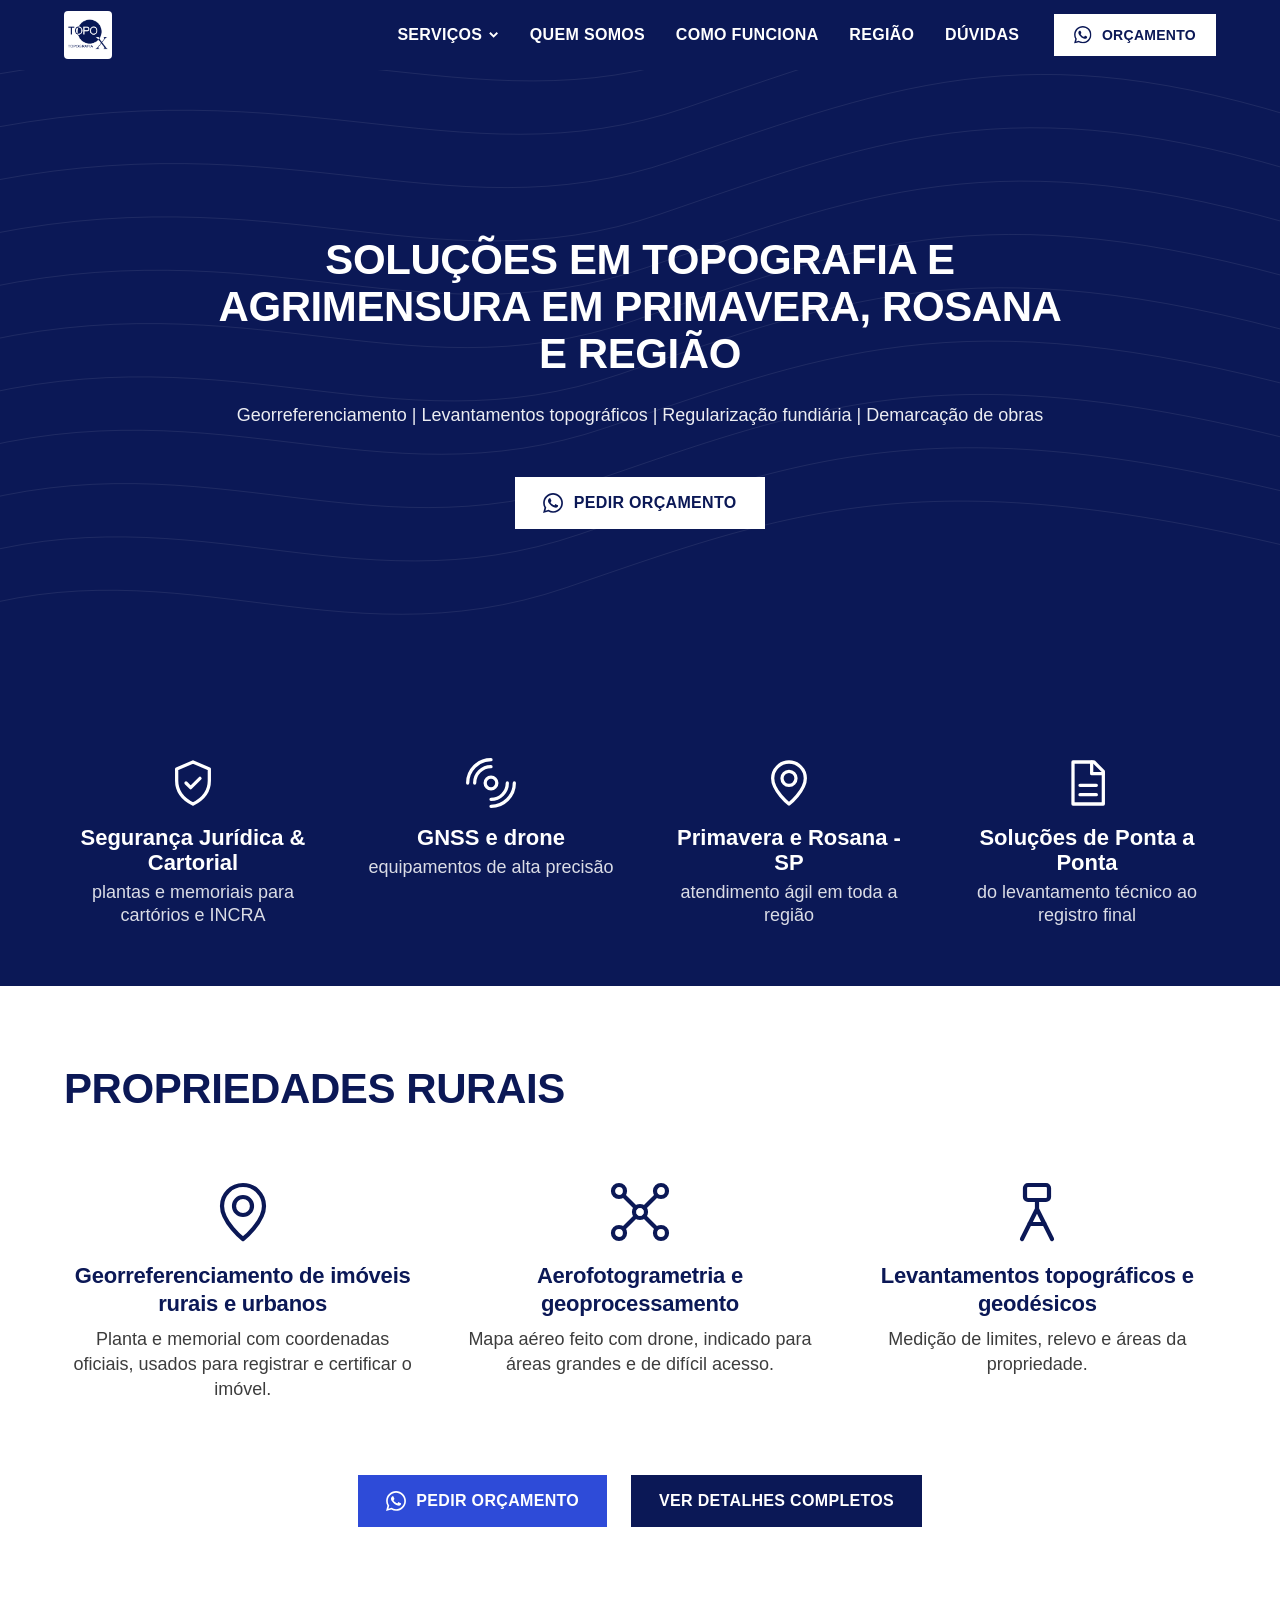
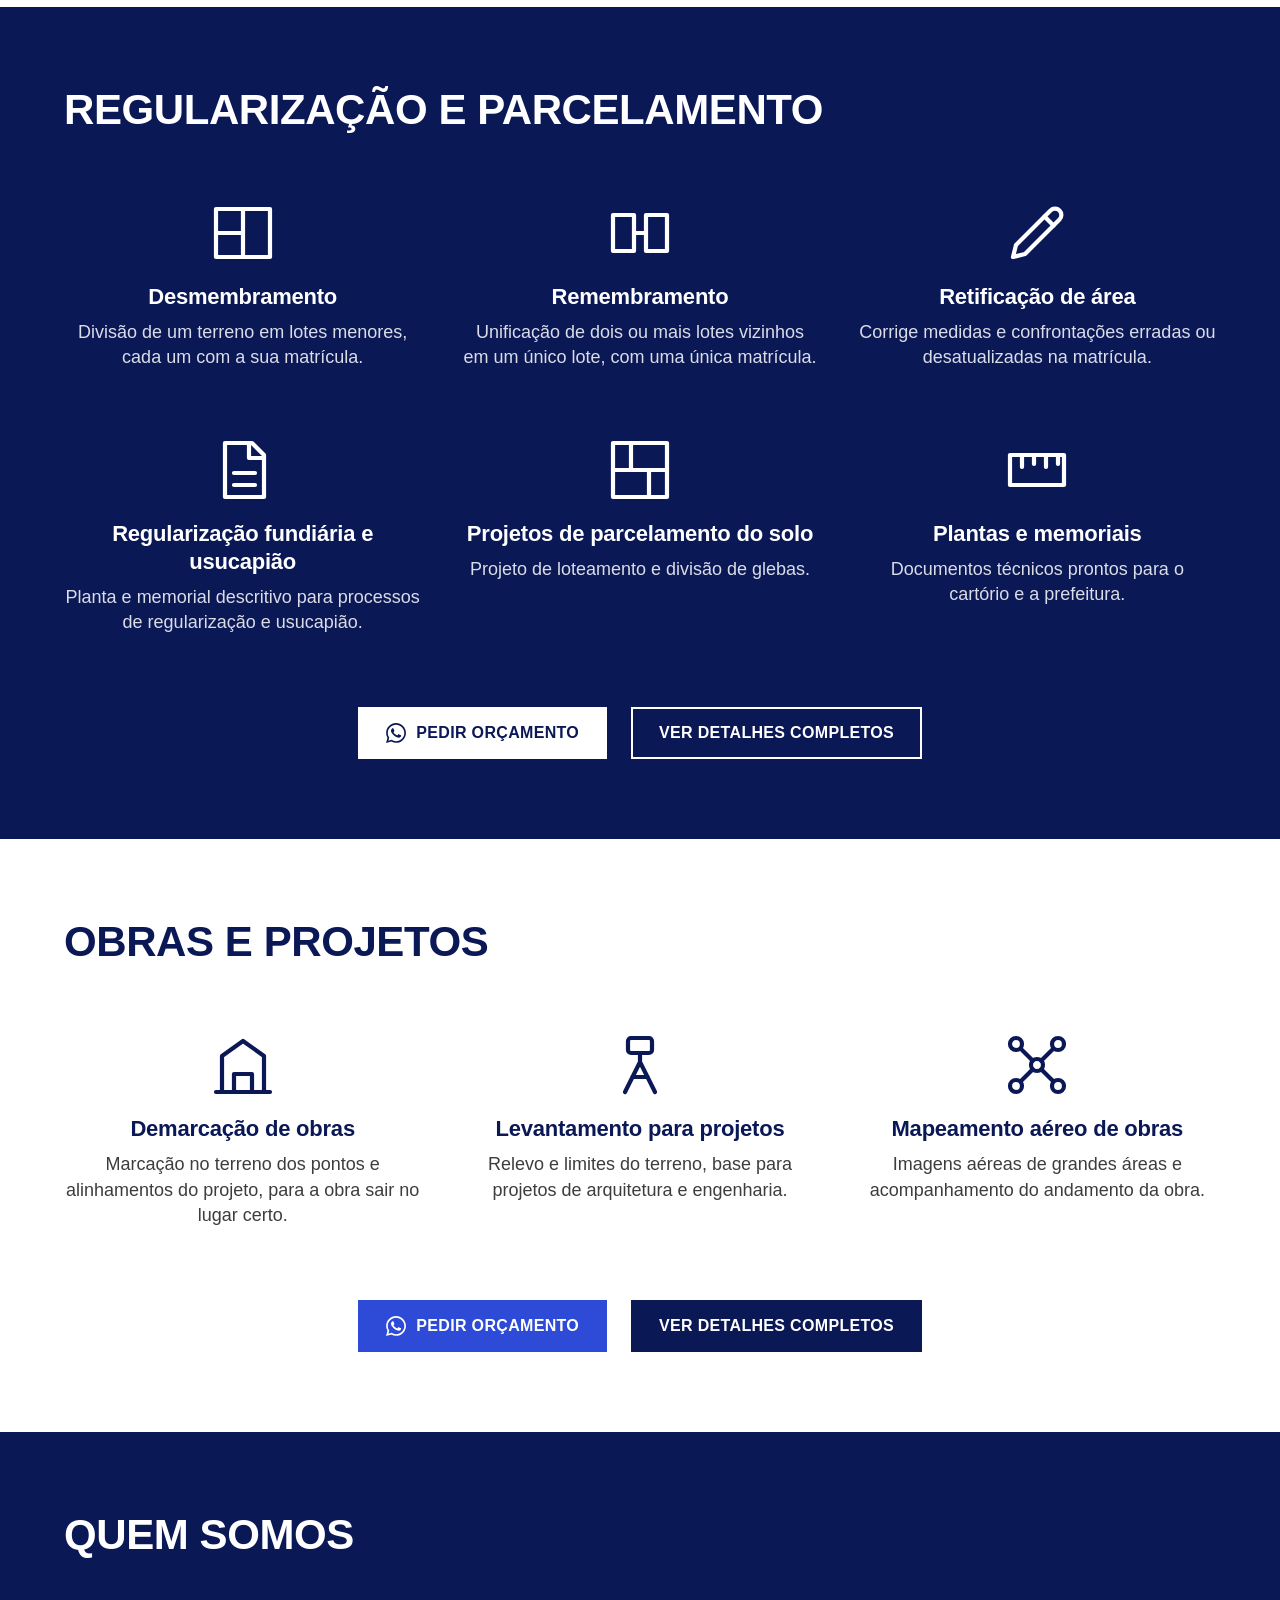
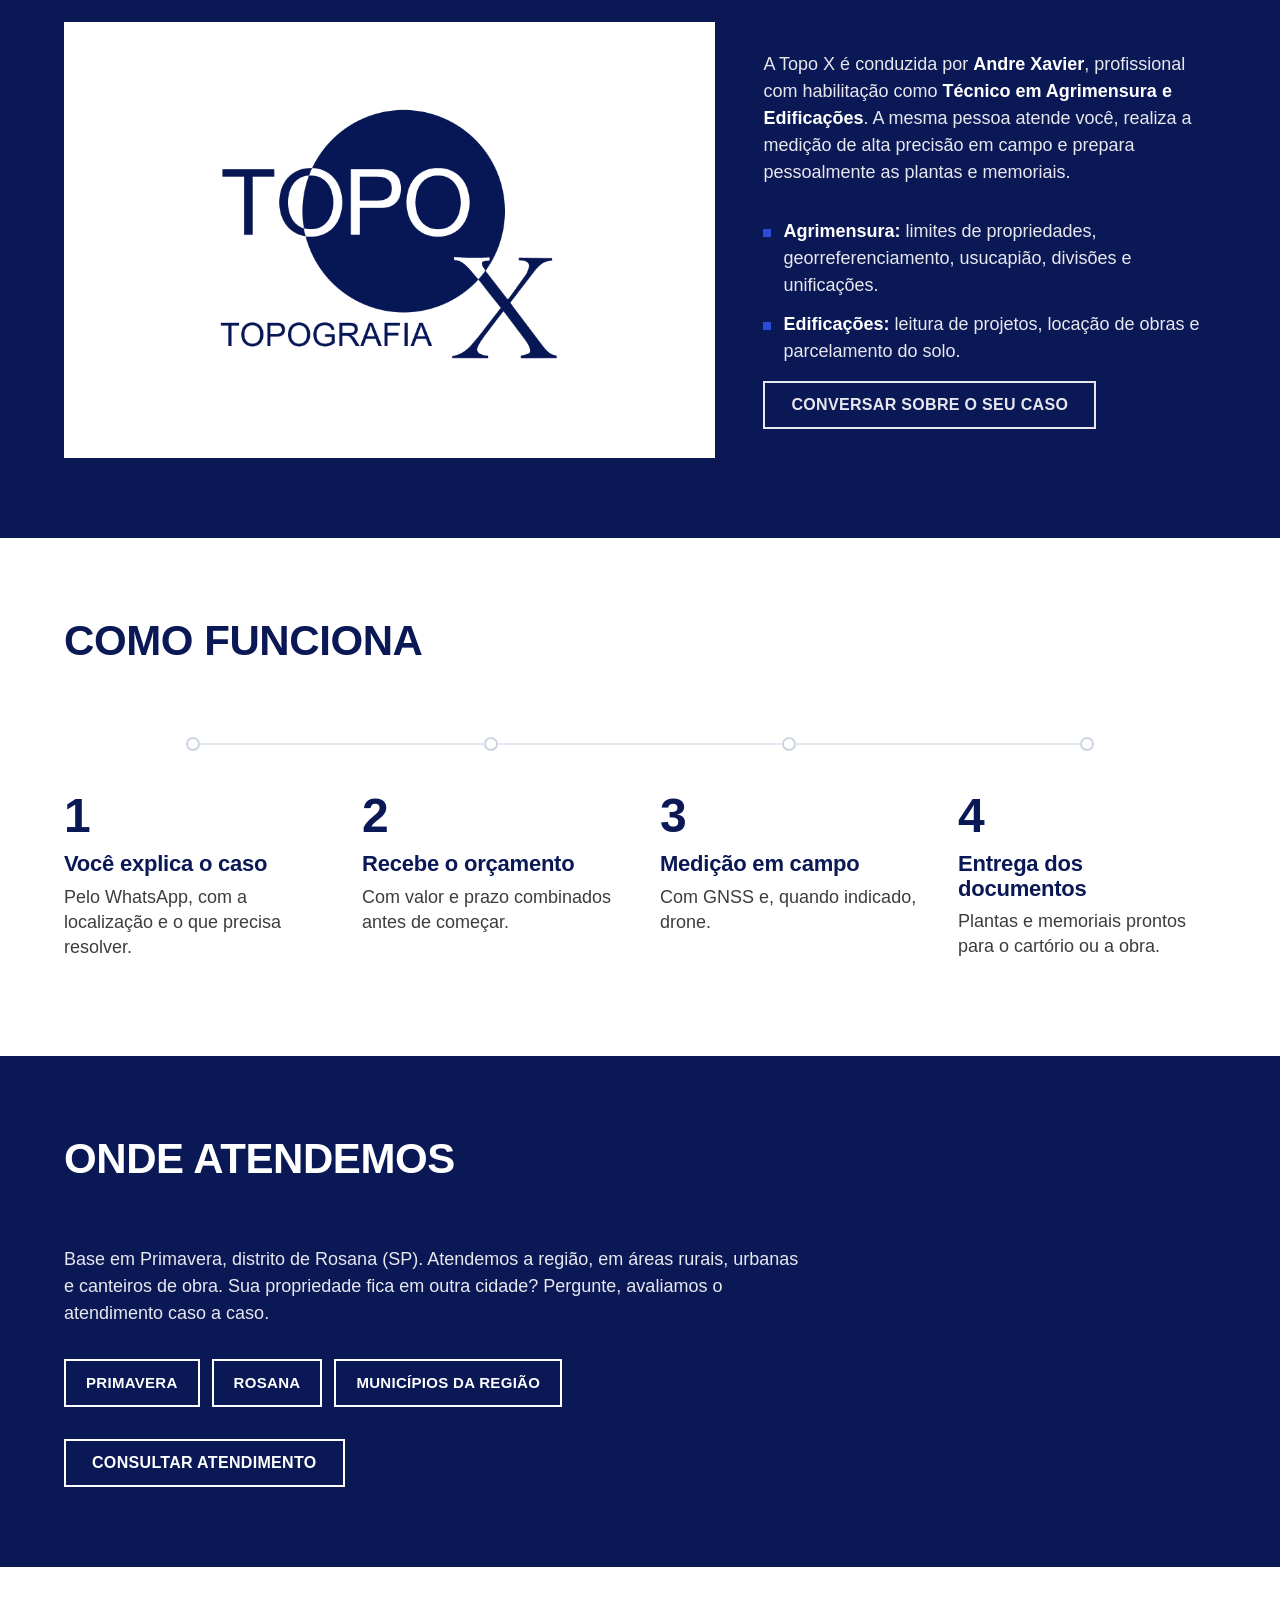
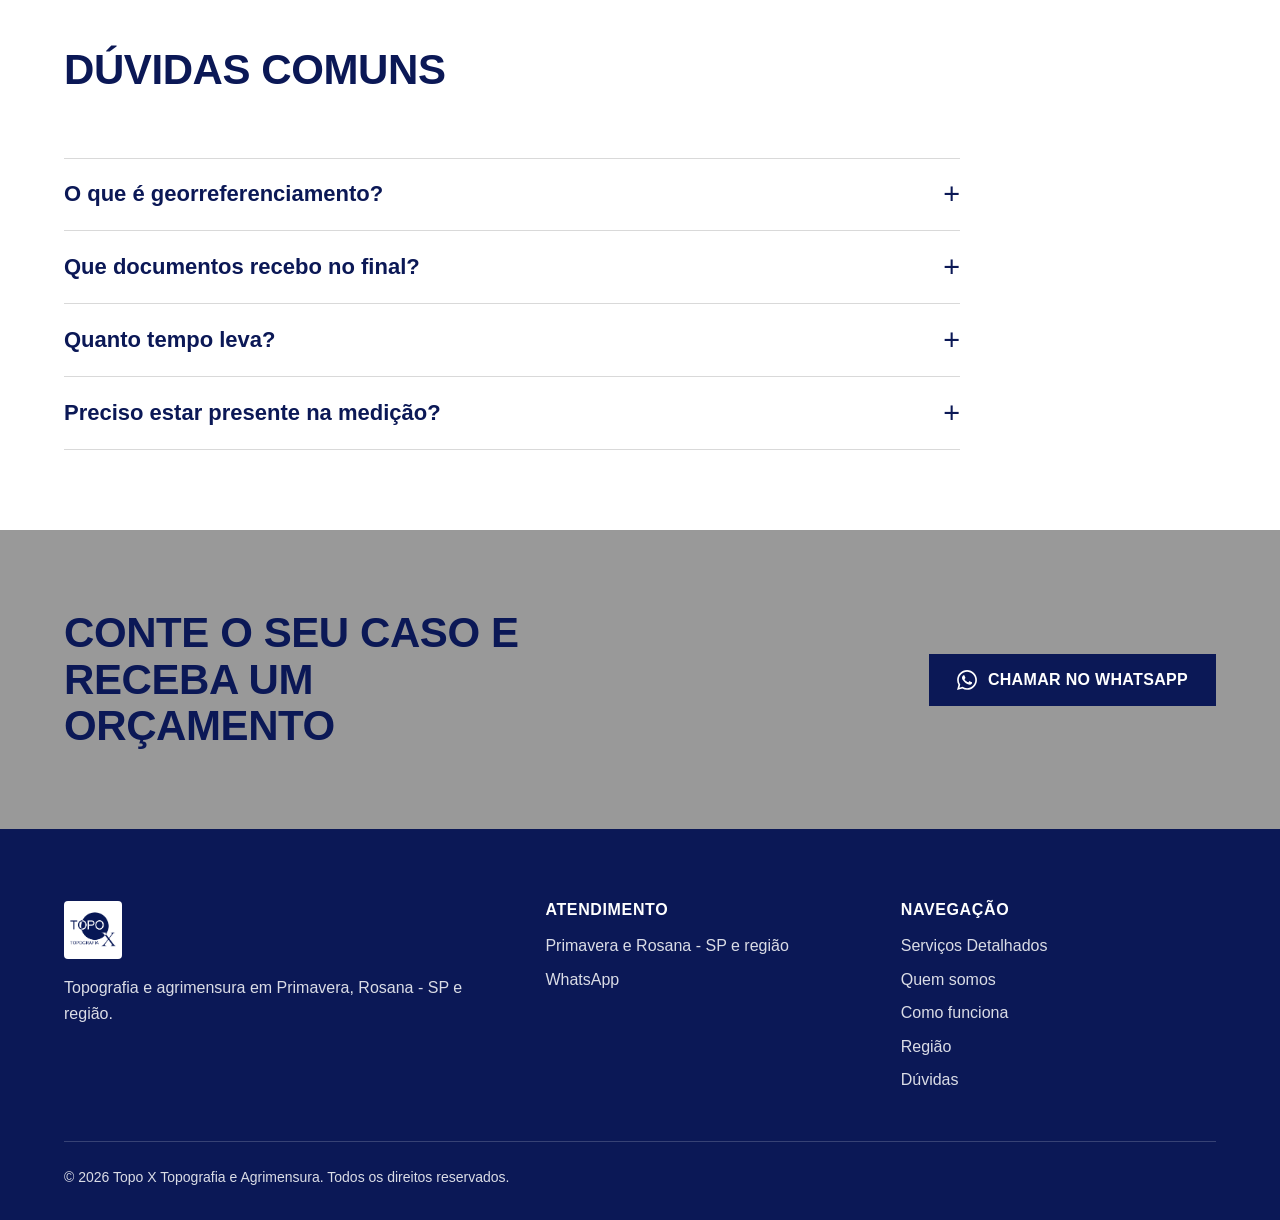
==== commit c9899b01: "Melhoria mobile" ====
--- a/index.html
+++ b/index.html
@@ -529,15 +529,6 @@
     </div>
   </footer>
 
-  <!-- Barra de contato fixa no celular -->
-  <div class="barra-whats">
-    <a class="btn btn--cheio" href="https://wa.me/5518981477228" data-wa="Ola! Gostaria de fazer um orçamento.">
-      <svg aria-hidden="true">
-        <use href="#ico-whats" />
-      </svg> Pedir orçamento no WhatsApp
-    </a>
-  </div>
-
   <script src="js/main.js" defer></script>
 </body>
 
--- a/css/style.css
+++ b/css/style.css
@@ -78,13 +78,6 @@
   color: var(--preto);
   background: var(--branco);
   -webkit-font-smoothing: antialiased;
-  padding-bottom: 4.75rem;
-}
-
-@media (min-width: 961px) {
-  body {
-    padding-bottom: 0;
-  }
 }
 
 img,
@@ -267,8 +260,7 @@
 /* Botões de destaque sobre fundo azul: brancos, para contrastar com a cor da logo */
 .header .btn--cheio,
 .hero .btn--cheio,
-.secao--preto .btn--cheio,
-.barra-whats .btn--cheio {
+.secao--preto .btn--cheio {
   background-color: var(--branco);
   border-color: var(--branco);
   color: var(--preto);
@@ -276,8 +268,7 @@
 
 .header .btn--cheio:hover,
 .hero .btn--cheio:hover,
-.secao--preto .btn--cheio:hover,
-.barra-whats .btn--cheio:hover {
+.secao--preto .btn--cheio:hover {
   background-color: transparent;
   border-color: var(--branco);
   color: var(--branco);
@@ -1050,207 +1041,148 @@
   line-height: 1.4;
 }
 
-/* Animações quando a seção entra na tela (.animar-etapas) */
+/* Animações quando a seção entra na tela (.animar-etapas) - Executa uma única vez e permanece no estado final */
 .animar-etapas .etapas__seta-runner {
   opacity: 1;
-  animation: correr-seta 5s cubic-bezier(0.4, 0, 0.2, 1) infinite;
+  animation: correr-seta 2.2s cubic-bezier(0.4, 0, 0.2, 1) forwards;
 }
 
 .animar-etapas .etapas__linha-progresso {
-  animation: progresso-linha 5s cubic-bezier(0.4, 0, 0.2, 1) infinite;
+  animation: progresso-linha 2.2s cubic-bezier(0.4, 0, 0.2, 1) forwards;
 }
 
 @keyframes correr-seta {
   0% {
     left: 0%;
     opacity: 1;
-    transform: translate(-50%, -50%) scale(0.9);
-  }
-  3% {
-    transform: translate(-50%, -50%) scale(1.15);
+    transform: translate(-50%, -50%) scale(0.95);
   }
   6% {
     left: 0%;
-    transform: translate(-50%, -50%) scale(1);
-  }
-  16% {
+    transform: translate(-50%, -50%) scale(1.15);
+  }
+  33.333% {
     left: 33.333%;
-    transform: translate(-50%, -50%) scale(1.15);
-  }
-  20% {
+    transform: translate(-50%, -50%) scale(1.1);
+  }
+  40% {
     left: 33.333%;
     transform: translate(-50%, -50%) scale(1);
   }
-  30% {
+  66.667% {
     left: 66.667%;
-    transform: translate(-50%, -50%) scale(1.15);
-  }
-  34% {
+    transform: translate(-50%, -50%) scale(1.1);
+  }
+  73% {
     left: 66.667%;
     transform: translate(-50%, -50%) scale(1);
   }
-  44% {
-    left: 100%;
-    transform: translate(-50%, -50%) scale(1.15);
-  }
-  48%, 88% {
+  100% {
     left: 100%;
     opacity: 1;
     transform: translate(-50%, -50%) scale(1);
   }
-  94% {
-    left: 100%;
-    opacity: 0;
-  }
-  96% {
-    left: 0%;
-    opacity: 0;
-  }
-  100% {
-    left: 0%;
-    opacity: 1;
-  }
 }
 
 @keyframes progresso-linha {
   0%, 6% {
     transform: scaleX(0);
   }
-  16%, 20% {
+  33.333%, 40% {
     transform: scaleX(0.3333);
   }
-  30%, 34% {
+  66.667%, 73% {
     transform: scaleX(0.6667);
   }
-  44%, 88% {
+  100% {
     transform: scaleX(1);
     opacity: 1;
   }
-  94% {
-    transform: scaleX(1);
-    opacity: 0;
-  }
-  96% {
-    transform: scaleX(0);
-    opacity: 0;
-  }
-  100% {
-    transform: scaleX(0);
-    opacity: 1;
-  }
 }
 
 /* Marcos da trilha no desktop */
-.animar-etapas .etapas__marco:nth-child(1) { animation: ativar-marco-1 5s ease infinite; }
-.animar-etapas .etapas__marco:nth-child(2) { animation: ativar-marco-2 5s ease infinite; }
-.animar-etapas .etapas__marco:nth-child(3) { animation: ativar-marco-3 5s ease infinite; }
-.animar-etapas .etapas__marco:nth-child(4) { animation: ativar-marco-4 5s ease infinite; }
+.animar-etapas .etapas__marco:nth-child(1) { animation: ativar-marco-1 2.2s ease forwards; }
+.animar-etapas .etapas__marco:nth-child(2) { animation: ativar-marco-2 2.2s ease forwards; }
+.animar-etapas .etapas__marco:nth-child(3) { animation: ativar-marco-3 2.2s ease forwards; }
+.animar-etapas .etapas__marco:nth-child(4) { animation: ativar-marco-4 2.2s ease forwards; }
 
 @keyframes ativar-marco-1 {
-  0%, 88% {
+  0%, 100% {
     background: var(--accent);
     border-color: var(--accent);
     box-shadow: 0 0 0 4px rgba(46, 75, 216, .22);
     transform: translate(-50%, -50%) scale(1.2);
   }
-  94%, 100% {
+}
+
+@keyframes ativar-marco-2 {
+  0%, 30% {
     background: #fff;
     border-color: #cbd5e1;
     box-shadow: none;
     transform: translate(-50%, -50%) scale(1);
   }
-}
-
-@keyframes ativar-marco-2 {
-  0%, 15% {
+  33.333%, 100% {
+    background: var(--accent);
+    border-color: var(--accent);
+    box-shadow: 0 0 0 4px rgba(46, 75, 216, .22);
+    transform: translate(-50%, -50%) scale(1.2);
+  }
+}
+
+@keyframes ativar-marco-3 {
+  0%, 63% {
     background: #fff;
     border-color: #cbd5e1;
     box-shadow: none;
     transform: translate(-50%, -50%) scale(1);
   }
-  16%, 88% {
+  66.667%, 100% {
     background: var(--accent);
     border-color: var(--accent);
     box-shadow: 0 0 0 4px rgba(46, 75, 216, .22);
     transform: translate(-50%, -50%) scale(1.2);
   }
-  94%, 100% {
+}
+
+@keyframes ativar-marco-4 {
+  0%, 95% {
     background: #fff;
     border-color: #cbd5e1;
     box-shadow: none;
     transform: translate(-50%, -50%) scale(1);
   }
-}
-
-@keyframes ativar-marco-3 {
-  0%, 29% {
-    background: #fff;
-    border-color: #cbd5e1;
-    box-shadow: none;
-    transform: translate(-50%, -50%) scale(1);
-  }
-  30%, 88% {
+  100% {
     background: var(--accent);
     border-color: var(--accent);
     box-shadow: 0 0 0 4px rgba(46, 75, 216, .22);
     transform: translate(-50%, -50%) scale(1.2);
   }
-  94%, 100% {
-    background: #fff;
-    border-color: #cbd5e1;
-    box-shadow: none;
-    transform: translate(-50%, -50%) scale(1);
-  }
-}
-
-@keyframes ativar-marco-4 {
-  0%, 43% {
-    background: #fff;
-    border-color: #cbd5e1;
-    box-shadow: none;
-    transform: translate(-50%, -50%) scale(1);
-  }
-  44%, 88% {
-    background: var(--accent);
-    border-color: var(--accent);
-    box-shadow: 0 0 0 4px rgba(46, 75, 216, .22);
-    transform: translate(-50%, -50%) scale(1.2);
-  }
-  94%, 100% {
-    background: #fff;
-    border-color: #cbd5e1;
-    box-shadow: none;
-    transform: translate(-50%, -50%) scale(1);
-  }
 }
 
 /* Numerais no desktop */
-.animar-etapas .etapas li:nth-child(1)::before { animation: ativar-num-1 5s ease infinite; }
-.animar-etapas .etapas li:nth-child(2)::before { animation: ativar-num-2 5s ease infinite; }
-.animar-etapas .etapas li:nth-child(3)::before { animation: ativar-num-3 5s ease infinite; }
-.animar-etapas .etapas li:nth-child(4)::before { animation: ativar-num-4 5s ease infinite; }
+.animar-etapas .etapas li:nth-child(1)::before { animation: ativar-num-1 2.2s ease forwards; }
+.animar-etapas .etapas li:nth-child(2)::before { animation: ativar-num-2 2.2s ease forwards; }
+.animar-etapas .etapas li:nth-child(3)::before { animation: ativar-num-3 2.2s ease forwards; }
+.animar-etapas .etapas li:nth-child(4)::before { animation: ativar-num-4 2.2s ease forwards; }
 
 @keyframes ativar-num-1 {
-  0%, 88% { color: var(--accent); }
-  94%, 100% { color: var(--preto); }
+  0%, 100% { color: var(--accent); }
 }
 
 @keyframes ativar-num-2 {
-  0%, 15% { color: var(--preto); }
-  16%, 88% { color: var(--accent); }
-  94%, 100% { color: var(--preto); }
+  0%, 30% { color: var(--preto); }
+  33.333%, 100% { color: var(--accent); }
 }
 
 @keyframes ativar-num-3 {
-  0%, 29% { color: var(--preto); }
-  30%, 88% { color: var(--accent); }
-  94%, 100% { color: var(--preto); }
+  0%, 63% { color: var(--preto); }
+  66.667%, 100% { color: var(--accent); }
 }
 
 @keyframes ativar-num-4 {
-  0%, 43% { color: var(--preto); }
-  44%, 88% { color: var(--accent); }
-  94%, 100% { color: var(--preto); }
+  0%, 95% { color: var(--preto); }
+  100% { color: var(--accent); }
 }
 
 /* Layout mobile / tablet (< 768px) */
@@ -1339,150 +1271,116 @@
     stroke-linejoin: round;
   }
 
-  /* Animações sequenciais no mobile */
+  /* Animações sequenciais no mobile - Executa uma vez e permanece no estado final */
   .animar-etapas .etapas li:nth-child(1) .etapa__seta-mobile {
-    animation: mobile-seta-1 5s ease infinite;
+    animation: mobile-seta-1 2.2s ease forwards;
   }
   @keyframes mobile-seta-1 {
-    0%, 6% {
+    0%, 10% {
       color: var(--accent);
       border-color: var(--accent);
       box-shadow: 0 0 0 3px rgba(46, 75, 216, .2);
       transform: translateX(-50%) translateY(2px) scale(1.15);
     }
-    16%, 88% {
+    33.333%, 100% {
       color: var(--accent);
       border-color: var(--accent);
       box-shadow: none;
       transform: translateX(-50%);
     }
-    94%, 100% {
+  }
+
+  .animar-etapas .etapas li:nth-child(2) .etapa__seta-mobile {
+    animation: mobile-seta-2 2.2s ease forwards;
+  }
+  @keyframes mobile-seta-2 {
+    0%, 30% {
       color: #94a3b8;
       border-color: #cbd5e1;
       box-shadow: none;
       transform: translateX(-50%);
     }
-  }
-
-  .animar-etapas .etapas li:nth-child(2) .etapa__seta-mobile {
-    animation: mobile-seta-2 5s ease infinite;
-  }
-  @keyframes mobile-seta-2 {
-    0%, 15% {
+    43%, 53% {
+      color: var(--accent);
+      border-color: var(--accent);
+      box-shadow: 0 0 0 3px rgba(46, 75, 216, .2);
+      transform: translateX(-50%) translateY(2px) scale(1.15);
+    }
+    66.667%, 100% {
+      color: var(--accent);
+      border-color: var(--accent);
+      box-shadow: none;
+      transform: translateX(-50%);
+    }
+  }
+
+  .animar-etapas .etapas li:nth-child(3) .etapa__seta-mobile {
+    animation: mobile-seta-3 2.2s ease forwards;
+  }
+  @keyframes mobile-seta-3 {
+    0%, 63% {
       color: #94a3b8;
       border-color: #cbd5e1;
       box-shadow: none;
       transform: translateX(-50%);
     }
-    16%, 22% {
+    76%, 86% {
       color: var(--accent);
       border-color: var(--accent);
       box-shadow: 0 0 0 3px rgba(46, 75, 216, .2);
       transform: translateX(-50%) translateY(2px) scale(1.15);
     }
-    30%, 88% {
+    100% {
       color: var(--accent);
       border-color: var(--accent);
       box-shadow: none;
       transform: translateX(-50%);
     }
-    94%, 100% {
-      color: #94a3b8;
-      border-color: #cbd5e1;
-      box-shadow: none;
-      transform: translateX(-50%);
-    }
-  }
-
-  .animar-etapas .etapas li:nth-child(3) .etapa__seta-mobile {
-    animation: mobile-seta-3 5s ease infinite;
-  }
-  @keyframes mobile-seta-3 {
-    0%, 29% {
-      color: #94a3b8;
-      border-color: #cbd5e1;
-      box-shadow: none;
-      transform: translateX(-50%);
-    }
-    30%, 36% {
-      color: var(--accent);
-      border-color: var(--accent);
-      box-shadow: 0 0 0 3px rgba(46, 75, 216, .2);
-      transform: translateX(-50%) translateY(2px) scale(1.15);
-    }
-    44%, 88% {
-      color: var(--accent);
-      border-color: var(--accent);
-      box-shadow: none;
-      transform: translateX(-50%);
-    }
-    94%, 100% {
-      color: #94a3b8;
-      border-color: #cbd5e1;
-      box-shadow: none;
-      transform: translateX(-50%);
-    }
   }
 
   /* Badges no mobile */
-  .animar-etapas .etapas li:nth-child(1)::before { animation: mobile-badge-1 5s ease infinite; }
-  .animar-etapas .etapas li:nth-child(2)::before { animation: mobile-badge-2 5s ease infinite; }
-  .animar-etapas .etapas li:nth-child(3)::before { animation: mobile-badge-3 5s ease infinite; }
-  .animar-etapas .etapas li:nth-child(4)::before { animation: mobile-badge-4 5s ease infinite; }
+  .animar-etapas .etapas li:nth-child(1)::before { animation: mobile-badge-1 2.2s ease forwards; }
+  .animar-etapas .etapas li:nth-child(2)::before { animation: mobile-badge-2 2.2s ease forwards; }
+  .animar-etapas .etapas li:nth-child(3)::before { animation: mobile-badge-3 2.2s ease forwards; }
+  .animar-etapas .etapas li:nth-child(4)::before { animation: mobile-badge-4 2.2s ease forwards; }
 
   @keyframes mobile-badge-1 {
-    0%, 88% {
+    0%, 100% {
       background: var(--accent);
       color: #fff;
     }
-    94%, 100% {
+  }
+
+  @keyframes mobile-badge-2 {
+    0%, 30% {
       background: #e2e8f0;
       color: var(--preto);
     }
-  }
-
-  @keyframes mobile-badge-2 {
-    0%, 15% {
+    33.333%, 100% {
+      background: var(--accent);
+      color: #fff;
+    }
+  }
+
+  @keyframes mobile-badge-3 {
+    0%, 63% {
       background: #e2e8f0;
       color: var(--preto);
     }
-    16%, 88% {
+    66.667%, 100% {
       background: var(--accent);
       color: #fff;
     }
-    94%, 100% {
+  }
+
+  @keyframes mobile-badge-4 {
+    0%, 95% {
       background: #e2e8f0;
       color: var(--preto);
     }
-  }
-
-  @keyframes mobile-badge-3 {
-    0%, 29% {
-      background: #e2e8f0;
-      color: var(--preto);
-    }
-    30%, 88% {
+    100% {
       background: var(--accent);
       color: #fff;
-    }
-    94%, 100% {
-      background: #e2e8f0;
-      color: var(--preto);
-    }
-  }
-
-  @keyframes mobile-badge-4 {
-    0%, 43% {
-      background: #e2e8f0;
-      color: var(--preto);
-    }
-    44%, 88% {
-      background: var(--accent);
-      color: #fff;
-    }
-    94%, 100% {
-      background: #e2e8f0;
-      color: var(--preto);
     }
   }
 }
@@ -1655,7 +1553,7 @@
 
 @media (max-width: 640px) {
   .rodape {
-    padding-block: 36px 90px;
+    padding-block: 36px 32px;
   }
 
   .rodape__in {
@@ -1702,34 +1600,6 @@
   padding-top: 1.5rem;
   border-top: 1px solid rgba(255, 255, 255, .18);
   font-size: 14px;
-}
-
-/* ---------- Barra de contato fixa no celular ---------- */
-.barra-whats {
-  position: fixed;
-  inset: auto 0 0 0;
-  z-index: 90;
-  padding: .5rem var(--gutter) calc(.5rem + env(safe-area-inset-bottom));
-  background: rgba(11, 24, 86, .96);
-  backdrop-filter: blur(8px);
-  -webkit-backdrop-filter: blur(8px);
-  border-top: 1px solid rgba(255, 255, 255, .15);
-  box-shadow: 0 -4px 18px rgba(0, 0, 0, .2);
-}
-
-.barra-whats .btn {
-  width: 100%;
-  padding: 10px 16px;
-  min-height: 44px;
-  font-size: 13.5px;
-  letter-spacing: .02em;
-  white-space: nowrap;
-}
-
-@media (min-width: 961px) {
-  .barra-whats {
-    display: none;
-  }
 }
 
 /* ---------- Página interna de serviços detalhados ---------- */
